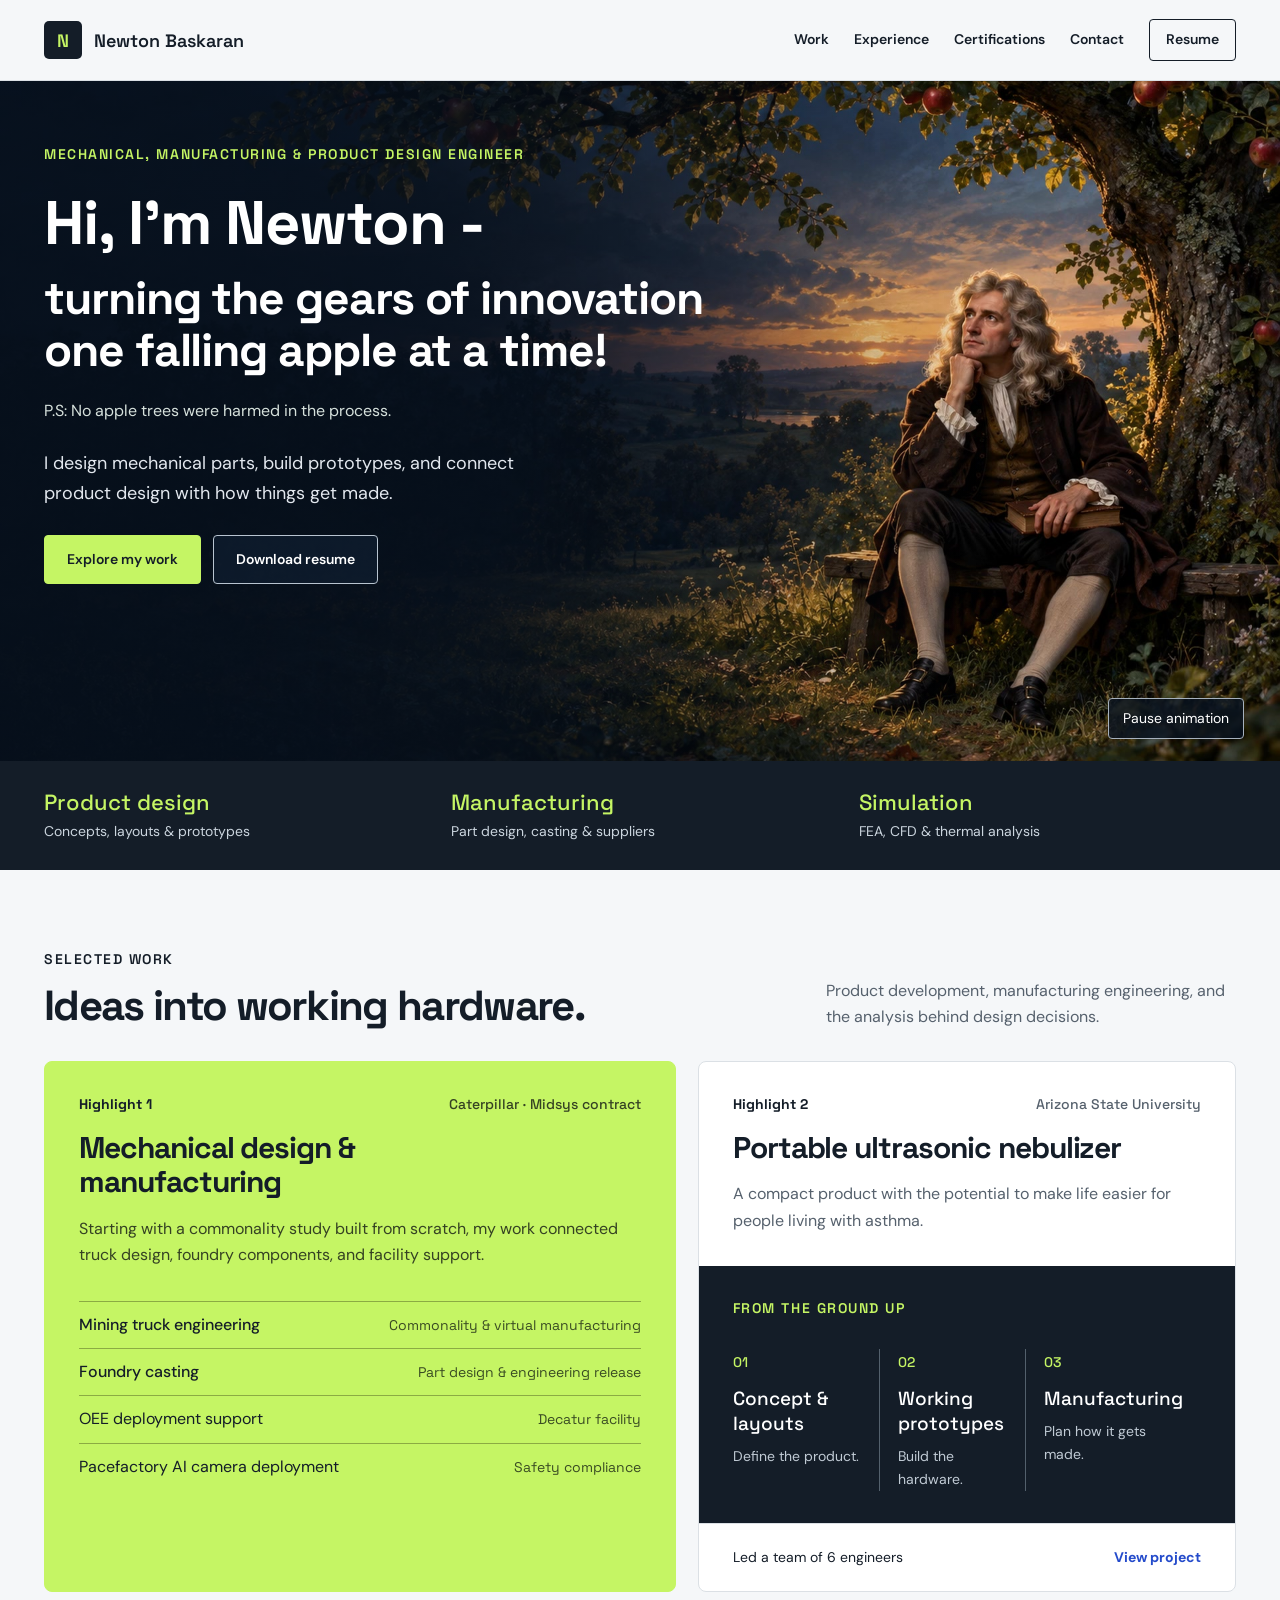
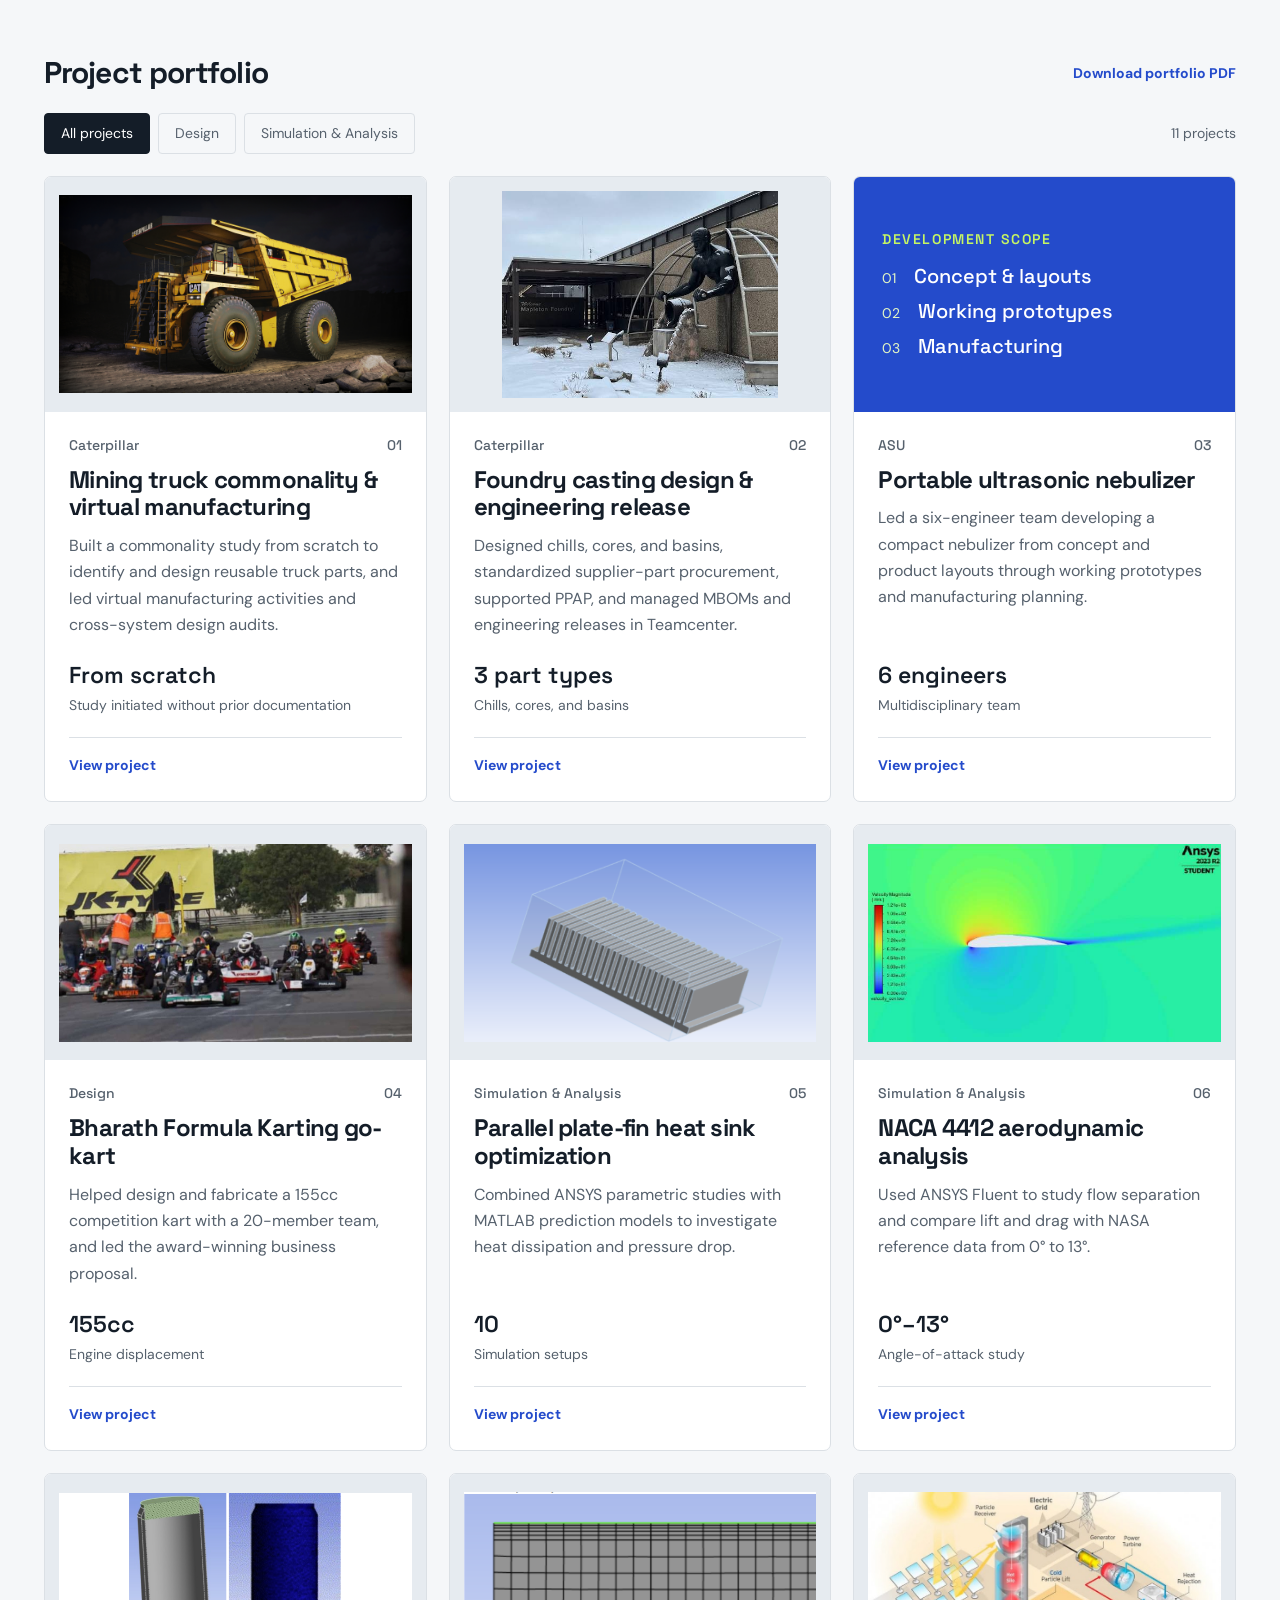
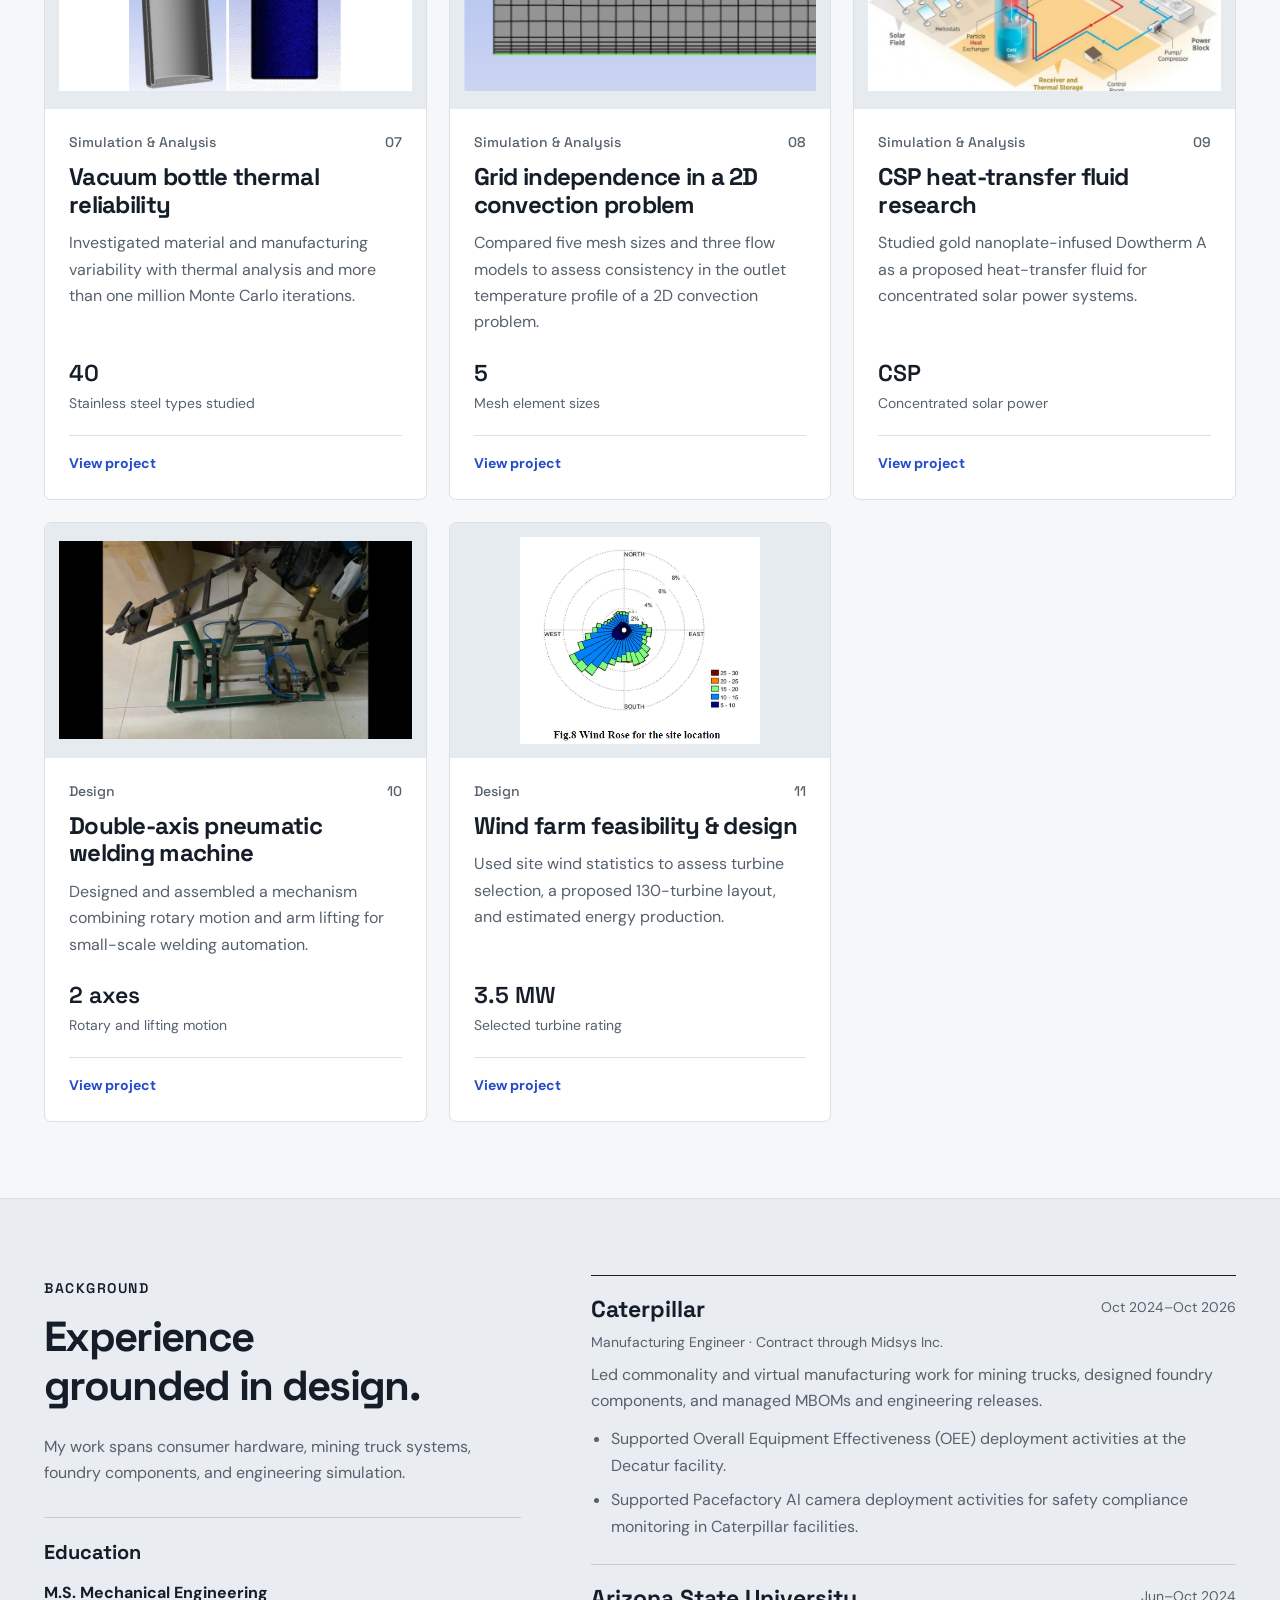
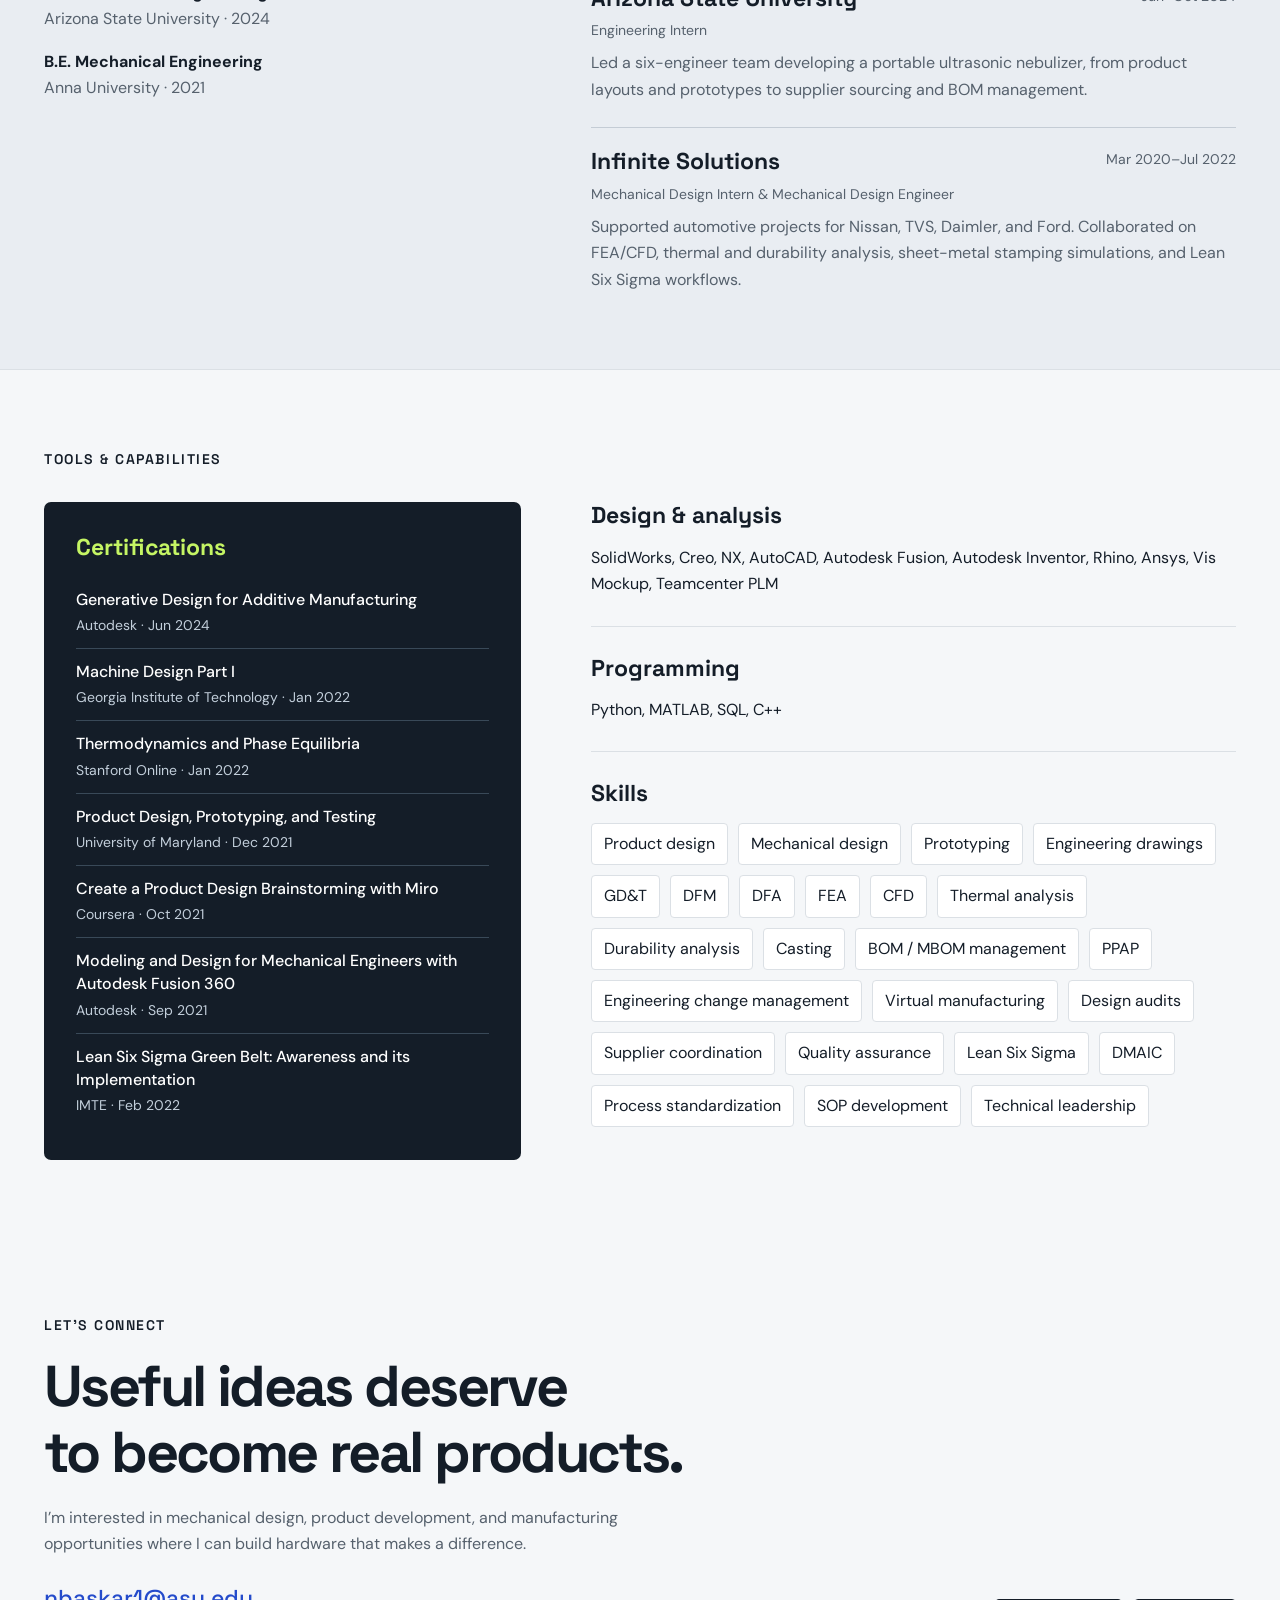
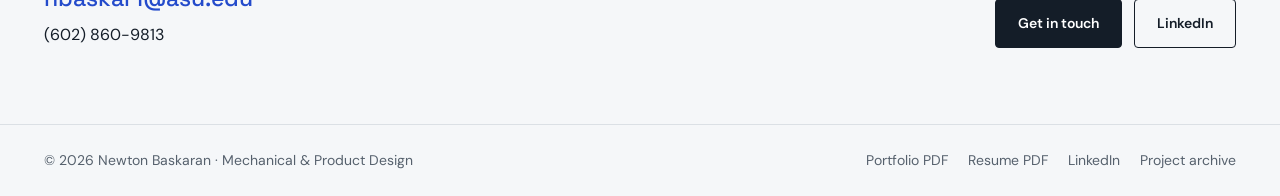
==== index.html @ ed32354d "Show Caterpillar first and nebulizer second in portfolio highlights" ====
<!doctype html>
<html lang="en"><head><meta charset="utf-8"><meta name="viewport" content="width=device-width, initial-scale=1">
<title>Newton Baskaran | Mechanical &amp; Product Design</title><meta name="description" content="Newton Baskaran’s portfolio: product design, Caterpillar engineering, manufacturing, and simulation. Explore individual engineering case studies.">
<link rel="icon" type="image/svg+xml" href="data:image/svg+xml,%3Csvg xmlns='http://www.w3.org/2000/svg' viewBox='0 0 40 40'%3E%3Crect width='40' height='40' rx='8' fill='%23141d28'/%3E%3Cpath d='M11 29V11l18 18V11' fill='none' stroke='%23c5f564' stroke-width='4'/%3E%3C/svg%3E">
<link rel="stylesheet" href="assets/portfolio.css"><script src="assets/portfolio.js" defer></script></head><body>
<a class="skip" href="#main">Skip to content</a><header class="nav"><div class="wrap nav-inner">
<a class="brand" href="./"><span class="mark" aria-hidden="true">N</span><span>Newton<span class="surname"> Baskaran</span></span></a>
<nav class="nav-links" aria-label="Main navigation">
<a href="#work">Work</a><a class="nav-about" href="#experience">Experience</a>
<a class="nav-certs" href="#certifications">Certifications</a><a href="#contact">Contact</a>
<a class="nav-resume" href="assets/Newton-Baskaran-Resume.pdf" target="_blank" rel="noopener">Resume</a>
</nav></div></header>
<main id="main">
<section class="hero" aria-labelledby="hero-title">
<video id="hero-video" class="hero-video" muted loop playsinline preload="metadata" poster="assets/newton-hero.jpg" aria-hidden="true" tabindex="-1"><source src="assets/newton-hero.mp4" type="video/mp4"></video>
<div class="hero-shade"></div><div class="wrap hero-inner">
<span class="eyebrow">Mechanical, Manufacturing & Product Design Engineer</span>
<h1 id="hero-title"><span class="hero-greeting">Hi, I'm Newton - </span><span class="hero-message">turning the gears of innovation one falling apple at a time!</span></h1>
<p class="hero-ps">P.S: No apple trees were harmed in the process.</p>
<p class="hero-intro">I design mechanical parts, build prototypes, and connect product design with how things get made.</p>
<div class="buttons"><a class="btn" href="#work">Explore my work</a><a class="btn secondary" href="assets/Newton-Baskaran-Resume.pdf" download>Download resume</a></div>
</div><button class="motion-control" id="motion-control" type="button" aria-controls="hero-video" hidden>Pause animation</button></section>
<div class="band"><div class="wrap band-inner"><div><strong>Product design</strong><span>Concepts, layouts & prototypes</span></div><div><strong>Manufacturing</strong><span>Part design, casting & suppliers</span></div><div><strong>Simulation</strong><span>FEA, CFD & thermal analysis</span></div></div></div>
<section id="work" class="section wrap"><div class="section-top"><div><span class="eyebrow">Selected work</span><h2>Ideas into working hardware.</h2></div><p>Product development, manufacturing engineering, and the analysis behind design decisions.</p></div>
<div class="featured"><article class="feature accent"><div class="feature-head"><div class="feature-meta"><span>Highlight 1</span><span>Caterpillar · Midsys contract</span></div><h3>Mechanical design & manufacturing</h3><p>Starting with a commonality study built from scratch, my work connected truck design, foundry components, and facility support.</p></div><div class="module-list"><a class="module" href="projects/commonality/"><strong>Mining truck engineering</strong><span>Commonality &amp; virtual manufacturing</span></a><a class="module" href="projects/foundry/"><strong>Foundry casting</strong><span>Part design &amp; engineering release</span></a><div class="module support-module"><strong>OEE deployment support</strong><span>Decatur facility</span></div><div class="module support-module"><strong>Pacefactory AI camera deployment</strong><span>Safety compliance</span></div></div></article>
<article class="feature"><div class="feature-head"><div class="feature-meta"><span>Highlight 2</span><span>Arizona State University</span></div><h3>Portable ultrasonic nebulizer</h3><p>A compact product with the potential to make life easier for people living with asthma.</p></div>
<div class="product-map"><span class="eyebrow">From the ground up</span><div class="process"><div><span>01</span><strong>Concept & layouts</strong><p>Define the product.</p></div><div><span>02</span><strong>Working prototypes</strong><p>Build the hardware.</p></div><div><span>03</span><strong>Manufacturing</strong><p>Plan how it gets made.</p></div></div></div>
<div class="feature-foot"><span>Led a team of 6 engineers</span><a class="text-link" href="projects/nebulizer/">View project</a></div></article></div>
<div class="projects-heading"><h2>Project portfolio</h2><a class="text-link" href="assets/Newton-Baskaran-Design-Portfolio.pdf" download>Download portfolio PDF</a></div>
<div class="filter-bar" role="group" aria-label="Filter projects"><button class="filter" type="button" data-filter="all" aria-pressed="true">All projects</button><button class="filter" type="button" data-filter="design" aria-pressed="false">Design</button><button class="filter" type="button" data-filter="simulation" aria-pressed="false">Simulation & Analysis</button><span id="project-count" class="project-count" role="status" aria-live="polite">11 projects</span></div>
<div class="cards"><article class="card" data-category="design">
<a class="card-link" href="projects/commonality/" aria-labelledby="title-commonality">
<div class="card-visual"><img src="assets/mining-truck.png" alt="One of the mining trucks I worked on." loading="lazy" decoding="async"></div>
<div class="card-body"><div class="card-meta"><span>Caterpillar</span><span>01</span></div>
<h3 id="title-commonality">Mining truck commonality &amp; virtual manufacturing</h3><p>Built a commonality study from scratch to identify and design reusable truck parts, and led virtual manufacturing activities and cross-system design audits.</p>
<div class="card-stat"><strong>From scratch</strong><span>Study initiated without prior documentation</span></div>
<span class="text-link">View project</span></div></a></article><article class="card" data-category="design">
<a class="card-link" href="projects/foundry/" aria-labelledby="title-foundry">
<div class="card-visual"><img src="assets/mapleton-foundry.png" alt="Mapleton Foundry" loading="lazy" decoding="async"></div>
<div class="card-body"><div class="card-meta"><span>Caterpillar</span><span>02</span></div>
<h3 id="title-foundry">Foundry casting design &amp; engineering release</h3><p>Designed chills, cores, and basins, standardized supplier-part procurement, supported PPAP, and managed MBOMs and engineering releases in Teamcenter.</p>
<div class="card-stat"><strong>3 part types</strong><span>Chills, cores, and basins</span></div>
<span class="text-link">View project</span></div></a></article><article class="card" data-category="design">
<a class="card-link" href="projects/nebulizer/" aria-labelledby="title-nebulizer">
<div class="card-visual typographic"><div class="workflow"><span class="eyebrow">Development scope</span><ol><li><span>01</span><strong>Concept &amp; layouts</strong></li><li><span>02</span><strong>Working prototypes</strong></li><li><span>03</span><strong>Manufacturing</strong></li></ol></div></div>
<div class="card-body"><div class="card-meta"><span>ASU</span><span>03</span></div>
<h3 id="title-nebulizer">Portable ultrasonic nebulizer</h3><p>Led a six-engineer team developing a compact nebulizer from concept and product layouts through working prototypes and manufacturing planning.</p>
<div class="card-stat"><strong>6 engineers</strong><span>Multidisciplinary team</span></div>
<span class="text-link">View project</span></div></a></article><article class="card" data-category="design">
<a class="card-link" href="projects/kart/" aria-labelledby="title-kart">
<div class="card-visual"><img src="assets/project-4.jpg" alt="Competition photograph." loading="lazy" decoding="async"></div>
<div class="card-body"><div class="card-meta"><span>Design</span><span>04</span></div>
<h3 id="title-kart">Bharath Formula Karting go-kart</h3><p>Helped design and fabricate a 155cc competition kart with a 20-member team, and led the award-winning business proposal.</p>
<div class="card-stat"><strong>155cc</strong><span>Engine displacement</span></div>
<span class="text-link">View project</span></div></a></article><article class="card" data-category="simulation">
<a class="card-link" href="projects/heatsink/" aria-labelledby="title-heatsink">
<div class="card-visual"><img src="assets/project-1.jpg" alt="Heat sink simulation geometry." loading="lazy" decoding="async"></div>
<div class="card-body"><div class="card-meta"><span>Simulation &amp; Analysis</span><span>05</span></div>
<h3 id="title-heatsink">Parallel plate-fin heat sink optimization</h3><p>Combined ANSYS parametric studies with MATLAB prediction models to investigate heat dissipation and pressure drop.</p>
<div class="card-stat"><strong>10</strong><span>Simulation setups</span></div>
<span class="text-link">View project</span></div></a></article><article class="card" data-category="simulation">
<a class="card-link" href="projects/airfoil/" aria-labelledby="title-airfoil">
<div class="card-visual"><img src="assets/project-0.jpg" alt="Velocity contour from the airfoil simulation." loading="lazy" decoding="async"></div>
<div class="card-body"><div class="card-meta"><span>Simulation &amp; Analysis</span><span>06</span></div>
<h3 id="title-airfoil">NACA 4412 aerodynamic analysis</h3><p>Used ANSYS Fluent to study flow separation and compare lift and drag with NASA reference data from 0° to 13°.</p>
<div class="card-stat"><strong>0°–13°</strong><span>Angle-of-attack study</span></div>
<span class="text-link">View project</span></div></a></article><article class="card" data-category="simulation">
<a class="card-link" href="projects/bottle/" aria-labelledby="title-bottle">
<div class="card-visual"><img src="assets/project-5.jpg" alt="Bottle geometry and analysis image." loading="lazy" decoding="async"></div>
<div class="card-body"><div class="card-meta"><span>Simulation &amp; Analysis</span><span>07</span></div>
<h3 id="title-bottle">Vacuum bottle thermal reliability</h3><p>Investigated material and manufacturing variability with thermal analysis and more than one million Monte Carlo iterations.</p>
<div class="card-stat"><strong>40</strong><span>Stainless steel types studied</span></div>
<span class="text-link">View project</span></div></a></article><article class="card" data-category="simulation">
<a class="card-link" href="projects/mesh/" aria-labelledby="title-mesh">
<div class="card-visual"><img src="assets/project-6.jpg" alt="Computational mesh for the convection study." loading="lazy" decoding="async"></div>
<div class="card-body"><div class="card-meta"><span>Simulation &amp; Analysis</span><span>08</span></div>
<h3 id="title-mesh">Grid independence in a 2D convection problem</h3><p>Compared five mesh sizes and three flow models to assess consistency in the outlet temperature profile of a 2D convection problem.</p>
<div class="card-stat"><strong>5</strong><span>Mesh element sizes</span></div>
<span class="text-link">View project</span></div></a></article><article class="card" data-category="simulation">
<a class="card-link" href="projects/solar/" aria-labelledby="title-solar">
<div class="card-visual"><img src="assets/project-3.jpg" alt="CSP system reference." loading="lazy" decoding="async"></div>
<div class="card-body"><div class="card-meta"><span>Simulation &amp; Analysis</span><span>09</span></div>
<h3 id="title-solar">CSP heat-transfer fluid research</h3><p>Studied gold nanoplate-infused Dowtherm A as a proposed heat-transfer fluid for concentrated solar power systems.</p>
<div class="card-stat"><strong>CSP</strong><span>Concentrated solar power</span></div>
<span class="text-link">View project</span></div></a></article><article class="card" data-category="design">
<a class="card-link" href="projects/welding/" aria-labelledby="title-welding">
<div class="card-visual"><img src="assets/project-7.jpg" alt="Assembled prototype" loading="lazy" decoding="async"></div>
<div class="card-body"><div class="card-meta"><span>Design</span><span>10</span></div>
<h3 id="title-welding">Double-axis pneumatic welding machine</h3><p>Designed and assembled a mechanism combining rotary motion and arm lifting for small-scale welding automation.</p>
<div class="card-stat"><strong>2 axes</strong><span>Rotary and lifting motion</span></div>
<span class="text-link">View project</span></div></a></article><article class="card" data-category="design">
<a class="card-link" href="projects/wind/" aria-labelledby="title-wind">
<div class="card-visual"><img src="assets/project-2.jpg" alt="Wind rose used to assess the site’s wind resource." loading="lazy" decoding="async"></div>
<div class="card-body"><div class="card-meta"><span>Design</span><span>11</span></div>
<h3 id="title-wind">Wind farm feasibility &amp; design</h3><p>Used site wind statistics to assess turbine selection, a proposed 130-turbine layout, and estimated energy production.</p>
<div class="card-stat"><strong>3.5 MW</strong><span>Selected turbine rating</span></div>
<span class="text-link">View project</span></div></a></article></div></section>
<section id="experience" class="section context-section"><div class="wrap context-grid"><div><span class="eyebrow">Background</span><h2>Experience grounded in design.</h2><p>My work spans consumer hardware, mining truck systems, foundry components, and engineering simulation.</p>
<div class="education"><h3>Education</h3><p><strong>M.S. Mechanical Engineering</strong>Arizona State University · 2024</p><p><strong>B.E. Mechanical Engineering</strong>Anna University · 2021</p></div></div>
<div class="timeline"><article class="position"><div class="position-top"><h3>Caterpillar</h3><span>Oct 2024–Oct 2026</span></div><small>Manufacturing Engineer · Contract through Midsys Inc.</small><p>Led commonality and virtual manufacturing work for mining trucks, designed foundry components, and managed MBOMs and engineering releases.</p><ul class="experience-support"><li>Supported Overall Equipment Effectiveness (OEE) deployment activities at the Decatur facility.</li><li>Supported Pacefactory AI camera deployment activities for safety compliance monitoring in Caterpillar facilities.</li></ul></article>
<article class="position"><div class="position-top"><h3>Arizona State University</h3><span>Jun–Oct 2024</span></div><small>Engineering Intern</small><p>Led a six-engineer team developing a portable ultrasonic nebulizer, from product layouts and prototypes to supplier sourcing and BOM management.</p></article>
<article class="position"><div class="position-top"><h3>Infinite Solutions</h3><span>Mar 2020–Jul 2022</span></div><small>Mechanical Design Intern & Mechanical Design Engineer</small><p>Supported automotive projects for Nissan, TVS, Daimler, and Ford. Collaborated on FEA/CFD, thermal and durability analysis, sheet-metal stamping simulations, and Lean Six Sigma workflows.</p></article></div></div></section>
<section id="skills" class="section wrap"><div class="section-top"><div><span class="eyebrow">Tools & capabilities</span></div></div><div class="skills-layout">
<div class="tools-panel" id="certifications"><h3>Certifications</h3><ul class="certification-list"><li class="certification" data-issued="Jun 2024" data-credential="AVWC5AKDU9XT"><strong>Generative Design for Additive Manufacturing</strong><span>Autodesk · Jun 2024</span></li><li class="certification" data-issued="Jan 2022" data-credential="LZ29VY8YRUFL"><strong>Machine Design Part I</strong><span>Georgia Institute of Technology · Jan 2022</span></li><li class="certification" data-issued="Jan 2022" data-credential="fd5c914e22bb40179d38e74456b242ef"><strong>Thermodynamics and Phase Equilibria</strong><span>Stanford Online · Jan 2022</span></li><li class="certification" data-issued="Dec 2021" data-credential=""><strong>Product Design, Prototyping, and Testing</strong><span>University of Maryland · Dec 2021</span></li><li class="certification" data-issued="Oct 2021" data-credential="TV62TPE23YXJ"><strong>Create a Product Design Brainstorming with Miro</strong><span>Coursera · Oct 2021</span></li><li class="certification" data-issued="Sep 2021" data-credential="KTS9W9WGMQ3Q"><strong>Modeling and Design for Mechanical Engineers with Autodesk Fusion 360</strong><span>Autodesk · Sep 2021</span></li><li class="certification" data-issued="Feb 2022" data-credential=""><strong>Lean Six Sigma Green Belt: Awareness and its Implementation</strong><span>IMTE · Feb 2022</span></li></ul></div>
<div class="capabilities-panel"><div class="capability-group"><h3>Design & analysis</h3><p>SolidWorks, Creo, NX, AutoCAD, Autodesk Fusion, Autodesk Inventor, Rhino, Ansys, Vis Mockup, Teamcenter PLM</p></div><div class="capability-group"><h3>Programming</h3><p>Python, MATLAB, SQL, C++</p></div><div class="capability-group"><h3>Skills</h3><ul class="skill-chips" aria-label="Engineering skills"><li>Product design</li><li>Mechanical design</li><li>Prototyping</li><li>Engineering drawings</li><li>GD&amp;T</li><li>DFM</li><li>DFA</li><li>FEA</li><li>CFD</li><li>Thermal analysis</li><li>Durability analysis</li><li>Casting</li><li>BOM / MBOM management</li><li>PPAP</li><li>Engineering change management</li><li>Virtual manufacturing</li><li>Design audits</li><li>Supplier coordination</li><li>Quality assurance</li><li>Lean Six Sigma</li><li>DMAIC</li><li>Process standardization</li><li>SOP development</li><li>Technical leadership</li></ul></div></div>
</div></section>
<section id="contact" class="contact wrap"><div class="contact-grid"><div><span class="eyebrow">Let’s connect</span><h2>Useful ideas deserve<br>to become real products.</h2><p>I’m interested in mechanical design, product development, and manufacturing opportunities where I can build hardware that makes a difference.</p><div class="contact-details"><a class="email" href="mailto:nbaskar1@asu.edu">nbaskar1@asu.edu</a><a href="tel:+16028609813">(602) 860-9813</a></div></div><div class="buttons"><a class="btn" href="mailto:nbaskar1@asu.edu">Get in touch</a><a class="btn secondary" href="https://www.linkedin.com/in/NewtonBaskaran" target="_blank" rel="noopener">LinkedIn</a></div></div></section></main><footer class="footer"><div class="wrap footer-inner"><span>© 2026 Newton Baskaran · Mechanical & Product Design</span>
<div class="footer-links"><a href="assets/Newton-Baskaran-Design-Portfolio.pdf" download>Portfolio PDF</a>
<a href="assets/Newton-Baskaran-Resume.pdf" download>Resume PDF</a><a href="https://www.linkedin.com/in/NewtonBaskaran" target="_blank" rel="noopener">LinkedIn</a><a href="https://sites.google.com/view/torque-about-newton" target="_blank" rel="noopener">Project archive</a></div></div></footer></body></html>
---- assets/portfolio.css ----
@import url('https://fonts.googleapis.com/css2?family=DM+Sans:wght@400;500;600;700&family=Space+Grotesk:wght@400;500;600;700&display=swap');

:root {
  --ink: #141d28;
  --muted: #56616d;
  --paper: #f5f7f9;
  --line: #dbe0e5;
  --acid: #c5f564;
  --blue: #244bcb;
  --display: 'Space Grotesk', Arial, sans-serif;
  --body: 'DM Sans', Arial, sans-serif;
}
* { box-sizing: border-box; }
html { scroll-behavior: smooth; scroll-padding-top: 100px; }
body { margin: 0; background: var(--paper); color: var(--ink); font: 16px/1.65 var(--body); }
a { color: inherit; text-decoration: none; }
button { font: inherit; cursor: pointer; }
a, button { -webkit-tap-highlight-color: transparent; touch-action: manipulation; }
a:focus-visible, button:focus-visible { outline: 3px solid var(--blue); outline-offset: 5px; }
h1, h2, h3, h4, p, figure { margin: 0; }
h1, h2, h3, h4 { font-family: var(--display); line-height: 1.15; }
img, video { max-width: 100%; }
[hidden] { display: none !important; }
.wrap { width: 100%; max-width: 1408px; margin: auto; padding-inline: 44px; }
.skip { position: fixed; top: -100px; left: 10px; background: white; z-index: 30; padding: 8px 16px; }
.skip:focus { top: 8px; }
.nav { position: sticky; top: 0; background: rgba(245,247,249,.96); border-bottom: 1px solid var(--line); z-index: 10; backdrop-filter: blur(15px); }
.nav-inner { min-height: 80px; display: flex; align-items: center; justify-content: space-between; gap: 22px; }
.brand { display: flex; align-items: center; gap: 12px; font: 600 18px var(--display); flex-shrink: 0; }
.mark { background: var(--ink); color: var(--acid); width: 38px; height: 38px; display: grid; place-items: center; border-radius: 5px; }
.nav-links { display: flex; align-items: center; gap: 25px; font-size: 14px; font-weight: 600; }
.nav-links a:hover { color: var(--blue); }
.nav-resume { border: 1px solid var(--ink); padding: 8px 16px; border-radius: 4px; }
.eyebrow { font: 600 14px/1.5 var(--display); letter-spacing: .11em; text-transform: uppercase; }
.hero { position: relative; isolation: isolate; background: #081321; color: white; overflow: hidden; }
.hero-video { position: absolute; z-index: -2; top: 0; left: 0; width: 100%; height: 100%; max-width: none; object-fit: cover; object-position: 50% 42%; }
.hero-shade { position: absolute; inset: 0; z-index: -1; background: linear-gradient(90deg, rgba(7,16,28,.83) 0%, rgba(7,16,28,.76) 36%, rgba(7,16,28,.24) 62%, rgba(7,16,28,0) 78%); }
.hero-inner { padding-block: 60px 68px; min-height: 680px; }
.hero .eyebrow { color: var(--acid); }
.hero h1 { max-width: 705px; margin-top: 22px; letter-spacing: -.045em; }
.hero-greeting { display: block; font-size: clamp(42px,4.8vw,68px); line-height: 1.13; }
.hero-message { display: block; font-size: clamp(34px,3.6vw,50px); line-height: 1.13; margin-top: 13px; max-width: 660px; }
.hero-ps { font-size: 16px; color: #d6e1dc; margin-top: 22px; }
.hero-intro { font-size: 18px; line-height: 1.65; max-width: 530px; margin-top: 25px; color: #e2e7ee; }
.buttons { display: flex; gap: 12px; flex-wrap: wrap; margin-top: 26px; }
.btn { display: inline-flex; align-items: center; justify-content: center; padding: 12px 22px; border-radius: 4px; background: var(--ink); color: white; font-weight: 600; font-size: 14px; border: 1px solid var(--ink); text-align: center; }
.btn:hover { background: var(--blue); border-color: var(--blue); }
.btn.secondary { background: transparent; color: var(--ink); }
.btn.secondary:hover { background: #e9edf2; }
.hero .btn { background: var(--acid); color: var(--ink); border-color: var(--acid); }
.hero .btn:hover { background: #d4ff85; }
.hero .btn.secondary { background: #102033a3; color: white; border-color: #b8c4d0; }
.hero .btn.secondary:hover { background: #243746; }
.hero a:focus-visible, .motion-control:focus-visible { outline-color: var(--acid); }
.motion-control { position: absolute; bottom: 22px; right: 36px; padding: 8px 14px; border: 1px solid #a6b1bd; border-radius: 4px; background: #081321c7; color: white; font-size: 14px; }
.motion-control:hover { background: #233342; }
.band { background: var(--ink); color: white; }
.band-inner { display: grid; grid-template-columns: repeat(3,1fr); gap: 30px; padding-block: 27px; }
.band-inner > div { display: flex; flex-direction: column; gap: 4px; }
.band strong { font: 500 22px var(--display); color: var(--acid); }
.band span { font-size: 14px; color: #cbd5de; }
.section { padding-block: 76px; }
.section-top { display: flex; justify-content: space-between; align-items: end; gap: 24px; margin-bottom: 30px; }
.section-top h2 { font-size: 42px; letter-spacing: -.04em; margin-top: 10px; }
.section-top > p { max-width: 410px; color: var(--muted); font-size: 16px; }
.featured { display: grid; grid-template-columns: 1.08fr .92fr; gap: 22px; }
.feature { border: 1px solid var(--line); border-radius: 8px; overflow: hidden; background: white; display: flex; flex-direction: column; }
.feature-head { padding: 32px 34px; }
.feature h3 { font-size: 30px; letter-spacing: -.035em; max-width: 390px; margin: 16px 0; }
.feature p { color: var(--muted); }
.feature-meta { display: flex; justify-content: space-between; gap: 12px; font: 500 14px/1.5 var(--display); color: var(--muted); }
.feature-meta > span:first-child { font-weight: 700; color: var(--ink); }
.product-map { background: var(--ink); color: white; padding: 32px 34px; flex: 1; display: flex; flex-direction: column; justify-content: center; }
.product-map .eyebrow { color: var(--acid); }
.process { display: grid; grid-template-columns: repeat(3,1fr); gap: 0; margin-top: 30px; }
.process > div { border-left: 1px solid #53606c; padding-inline: 18px; }
.process > div:first-child { padding-left: 0; border: 0; }
.process span { font: 500 14px var(--display); color: var(--acid); }
.process strong { display: block; font: 500 19px/1.3 var(--display); margin-top: 12px; }
.process p { font-size: 14px; color: #c1cbd5; margin-top: 8px; }
.feature-foot { padding: 22px 34px; border-top: 1px solid var(--line); display: flex; align-items: center; justify-content: space-between; gap: 14px; font-size: 14px; }
.text-link { color: var(--blue); font-weight: 700; font-size: 14px; text-decoration-thickness: 1px; text-underline-offset: 4px; }
.text-link:hover { text-decoration: underline; }
.feature.accent { background: var(--acid); border-color: var(--acid); }
.feature.accent .feature-meta, .feature.accent p { color: #354223; }
.module-list { padding: 0 34px 30px; display: grid; gap: 0; }
.module { display: flex; align-items: baseline; justify-content: space-between; gap: 20px; border-top: 1px solid #8bab43; padding-block: 10px; font-size: 16px; }
.module span { font: 14px/1.4 var(--display); color: #3a4c23; text-align: right; }
.module strong { font-weight: 500; }
a.module:hover strong { text-decoration: underline; text-underline-offset: 4px; }
.module:focus-visible { outline-offset: 2px; }
.support-module strong { font-weight: 400; }
.projects-heading { display: flex; align-items: center; justify-content: space-between; gap: 24px; margin-top: 64px; }
.projects-heading h2 { font-size: 30px; letter-spacing: -.03em; }
.filter-bar { display: flex; align-items: center; gap: 8px; flex-wrap: wrap; margin: 22px 0; }
.filter { background: none; border: 1px solid var(--line); padding: 8px 16px; font-size: 14px; border-radius: 4px; color: var(--muted); }
.filter:hover { border-color: var(--ink); color: var(--ink); }
.filter[aria-pressed=true] { background: var(--ink); color: white; border-color: var(--ink); }
.project-count { margin-left: auto; color: var(--muted); font-size: 14px; padding-left: 10px; }
.cards { display: grid; grid-template-columns: repeat(3,minmax(0,1fr)); gap: 22px; }
.card { background: white; border: 1px solid var(--line); border-radius: 7px; min-width: 0; }
.card-link { display: flex; flex-direction: column; height: 100%; border-radius: 7px; }
.card-link:hover { box-shadow: 0 8px 25px #141d2810; }
.card-visual { height: 235px; background: #e6ebf0; overflow: hidden; position: relative; border-radius: 6px 6px 0 0; }
.card-visual img { width: 100%; height: 100%; object-fit: contain; padding: 14px; transition: transform .3s; }
.card-link:hover .card-visual img { transform: scale(1.04); }
.card-body { padding: 24px; flex: 1; display: flex; flex-direction: column; }
.card-meta { display: flex; justify-content: space-between; gap: 10px; font: 500 14px var(--display); color: var(--muted); }
.card h3 { font-size: 24px; letter-spacing: -.03em; margin: 12px 0; }
.card p { font-size: 16px; color: var(--muted); }
.card-stat { margin-top: auto; padding-top: 23px; display: flex; flex-direction: column; gap: 4px; }
.card-stat strong { font: 600 23px/1.25 var(--display); }
.card-stat span { font-size: 14px; color: var(--muted); }
.card .text-link { display: block; border-top: 1px solid var(--line); padding-top: 16px; margin-top: 20px; }
.card-link:hover .text-link { text-decoration: underline; }
.typographic, .no-photo { background: var(--blue); color: white; }
.type-visual { padding: 28px; height: 100%; display: flex; flex-direction: column; justify-content: center; }
.type-visual strong { font: 500 clamp(30px,2.8vw,42px)/1.1 var(--display); max-width: 350px; letter-spacing: -.04em; }
.type-visual span { font-size: 14px; margin-top: 16px; color: #edf2ff; }
.workflow { padding: 25px 28px; height: 100%; display: flex; flex-direction: column; justify-content: center; }
.workflow .eyebrow { color: var(--acid); }
.workflow ol { padding: 0; margin: 14px 0 0; list-style: none; display: grid; gap: 9px; }
.workflow li { display: flex; align-items: baseline; gap: 18px; }
.workflow li span { color: #e3f6c5; font-size: 14px; }
.workflow li strong { font: 500 20px/1.25 var(--display); }
.context-section { background: #e9edf2; border-block: 1px solid var(--line); }
.context-grid { display: grid; grid-template-columns: .85fr 1.15fr; gap: 70px; }
.context-grid h2 { font-size: 42px; letter-spacing: -.04em; margin: 12px 0 24px; max-width: 390px; }
.context-grid p { color: var(--muted); }
.timeline { display: grid; gap: 24px; }
.position { border-top: 1px solid #c4ccd5; padding-top: 20px; }
.position:first-child { border-color: var(--ink); }
.position-top { display: flex; justify-content: space-between; gap: 20px; margin-bottom: 8px; }
.position h3 { font-size: 23px; }
.position span { font-size: 14px; color: var(--muted); white-space: nowrap; }
.position small { display: block; font-size: 14px; color: var(--muted); margin-bottom: 8px; }
.experience-support { margin: 12px 0 0; padding-left: 20px; color: var(--muted); }
.experience-support li + li { margin-top: 8px; }
.education { margin-top: 30px; border-top: 1px solid #c4ccd5; padding-top: 23px; }
.education h3 { font-size: 20px; margin-bottom: 16px; }
.education p { font-size: 16px; margin-bottom: 16px; }
.education strong { display: block; color: var(--ink); }
.skills-layout { display: grid; grid-template-columns: .85fr 1.15fr; gap: 70px; align-items: start; }
.tools-panel { background: var(--ink); color: white; padding: 32px; border-radius: 7px; }
.tools-panel h3 { font-size: 23px; margin-bottom: 16px; color: var(--acid); }
.tools-panel h3:not(:first-child) { margin-top: 28px; border-top: 1px solid #4f5e6d; padding-top: 23px; }
.tools-panel p { color: #e0e7ee; }
.tools-panel#certifications { scroll-margin-top: 105px; }
.capabilities-panel { display: grid; gap: 28px; }
.capability-group h3 { font-size: 23px; margin-bottom: 16px; }
.capability-group + .capability-group { border-top: 1px solid var(--line); padding-top: 28px; }
.tools-panel .certification-list { list-style: none; padding: 0; margin: 0; }
.certification { padding-block: 11px; }
.certification + .certification { border-top: 1px solid #394958; }
.certification strong { display: block; color: white; font: 500 16px/1.45 var(--body); }
.certification span { display: block; color: #c3cfdb; font-size: 14px; margin-top: 3px; }
.skill-chips, .case-tags { display: flex; align-content: start; gap: 10px; flex-wrap: wrap; padding: 0; margin: 0; list-style: none; }
.skill-chips li { font-size: 16px; padding: 7px 12px; background: white; border: 1px solid var(--line); border-radius: 4px; }
.certifications { background: #e9edf2; border-block: 1px solid var(--line); }
.cert-grid { display: grid; grid-template-columns: repeat(2,minmax(0,1fr)); gap: 18px; }
.cert { min-width: 0; background: white; padding: 26px 28px; border: 1px solid #cfd7e0; border-radius: 6px; }
.cert-meta { display: flex; justify-content: space-between; gap: 14px; font-size: 14px; color: var(--muted); }
.cert-meta time { white-space: nowrap; }
.cert h3 { margin-top: 14px; font-size: 23px; letter-spacing: -.025em; }
.credential { font-size: 13px; color: var(--muted); margin-top: 16px; }
.credential span { display: block; overflow-wrap: anywhere; font-family: var(--display); color: var(--ink); margin-top: 2px; }
.contact { padding-block: 76px; }
.contact-grid { display: flex; align-items: end; justify-content: space-between; gap: 35px; }
.contact h2 { font-size: clamp(34px,4.5vw,62px); letter-spacing: -.045em; max-width: 700px; margin: 14px 0 20px; }
.contact p { max-width: 650px; color: var(--muted); }
.contact-details { display: flex; flex-direction: column; align-items: start; gap: 8px; margin-top: 24px; }
.email { color: var(--blue); font: 500 23px/1.4 var(--display); overflow-wrap: anywhere; }
.contact-details a:hover { text-decoration: underline; text-underline-offset: 4px; }
.footer { border-top: 1px solid var(--line); padding-block: 24px; font-size: 14px; color: var(--muted); }
.footer-inner { display: flex; justify-content: space-between; gap: 25px; }
.footer-links { display: flex; gap: 20px; flex-wrap: wrap; }
.footer a:hover { text-decoration: underline; }

/* Individual project pages share the PDF portfolio's image / narrative split. */
.case-main { padding-block: 30px 64px; }
.back-link { display: inline-block; padding: 8px 0; font-size: 14px; color: var(--blue); font-weight: 600; text-decoration: underline; text-underline-offset: 4px; }
.case-heading { padding-block: 30px 38px; border-bottom: 1px solid var(--line); }
.case-heading .eyebrow { color: var(--blue); }
.case-heading h1 { font-size: clamp(34px,4.4vw,60px); letter-spacing: -.04em; max-width: 1000px; margin-top: 15px; }
.case-sub { font-size: 16px; color: var(--muted); margin-top: 20px; }
.case-lead { font-size: 21px; line-height: 1.6; max-width: 925px; margin-top: 18px; }
.case-layout { display: grid; grid-template-columns: .95fr 1.05fr; gap: 64px; padding-block: 40px; }
.case-media, .case-narrative { min-width: 0; }
.case-figure { background: #e6ebf0; border: 1px solid var(--line); border-radius: 6px; overflow: hidden; }
.case-figure img { display: block; width: 100%; height: 340px; object-fit: contain; padding: 16px; }
.case-figure figcaption { padding: 12px 18px; background: white; font-size: 14px; color: var(--muted); border-top: 1px solid var(--line); }
.case-figure.no-photo { background: var(--ink); color: white; min-height: 320px; border-color: var(--ink); }
.case-figure .type-visual { min-height: 320px; padding: 36px; }
.case-figure .type-visual strong { font-size: clamp(36px,3.6vw,53px); color: var(--acid); }
.case-figure .workflow { padding: 36px; min-height: 320px; }
.case-figure .workflow ol { gap: 25px; margin-top: 28px; }
.case-figure .workflow li { gap: 24px; }
.case-figure .workflow li strong { font-size: 24px; }
.case-facts { display: grid; grid-template-columns: repeat(2,minmax(0,1fr)); gap: 14px; margin-top: 20px; }
.case-facts > div { padding: 19px 20px; background: white; border: 1px solid var(--line); border-radius: 5px; min-width: 0; }
.case-facts strong { font: 600 25px/1.2 var(--display); display: block; letter-spacing: -.03em; }
.case-facts span { display: block; font-size: 14px; color: var(--muted); margin-top: 8px; }
.case-section + .case-section { margin-top: 30px; }
.case-section h2 { font-size: 24px; margin-bottom: 14px; letter-spacing: -.03em; }
.case-section p, .case-section li { color: var(--muted); font-size: 17px; }
.case-section ul { padding-left: 20px; margin: 0; }
.case-section li { margin-bottom: 11px; padding-left: 3px; }
.table-wrap { overflow-x: auto; margin-top: 28px; }
table { width: 100%; border-collapse: collapse; font-size: 15px; }
caption { text-align: left; font: 500 18px/1.4 var(--display); margin-bottom: 14px; }
th, td { text-align: left; padding: 12px; border-bottom: 1px solid var(--line); }
thead th { background: #e9edf2; font-weight: 600; }
tbody th { font-weight: 500; }
.case-resources { border-block: 1px solid var(--line); padding-block: 30px; }
.case-resources h2 { font-size: 28px; margin-top: 8px; }
.resource-grid { display: grid; grid-template-columns: repeat(3,minmax(0,1fr)); gap: 16px; margin-top: 24px; }
.resource { display: flex; flex-direction: column; gap: 4px; padding: 19px 22px; background: white; border: 1px solid var(--line); border-radius: 5px; }
.resource strong { font-size: 16px; color: var(--blue); }
.resource span { font-size: 14px; color: var(--muted); }
.resource:hover { border-color: var(--blue); }
.resource:hover strong { text-decoration: underline; text-underline-offset: 4px; }
.case-tags { margin-top: 28px; }
.case-tags li { font-size: 14px; border: 1px solid var(--line); padding: 5px 11px; border-radius: 3px; }
.case-bottom { display: flex; align-items: center; justify-content: space-between; gap: 24px; margin-top: 38px; }
@media (max-width: 1100px) {
  .wrap { padding-inline: 28px; }
  .hero h1 { max-width: 600px; }
  .hero-message { max-width: 570px; }
  .hero-inner { min-height: 650px; }
  .feature-head, .product-map, .feature-foot, .module-list { padding-inline: 26px; }
  .process > div { padding-inline: 10px; }
  .process strong { font-size: 17px; }
  .context-grid, .skills-layout { gap: 38px; }
  .case-layout { gap: 38px; }
  .cards { grid-template-columns: repeat(2,minmax(0,1fr)); }
}
@media (max-width: 850px) {
  .nav-links { gap: 19px; }
  .nav-certs { display: none; }
  .featured { grid-template-columns: 1fr; }
  .process strong { font-size: 20px; }
  .process > div { padding-inline: 20px; }
  .product-map { min-height: 235px; }
  .hero-message { max-width: 485px; }
  .hero h1 { max-width: 515px; }
  .hero-shade { background: linear-gradient(90deg,rgba(7,16,28,.87),rgba(7,16,28,.7) 55%,rgba(7,16,28,.12)); }
  .context-grid, .skills-layout { grid-template-columns: 1fr; }
  .context-grid > div:first-child { max-width: 650px; }
  .education { display: grid; grid-template-columns: 1fr 1fr; gap: 14px 24px; }
  .education h3 { grid-column: 1/-1; margin-bottom: 0; }
  .skills-layout { gap: 28px; }
  .tools-panel { display: grid; grid-template-columns: 1fr; }
  .contact-grid { display: block; }
  .contact-grid .buttons { margin-top: 28px; }
  .case-layout { grid-template-columns: 1fr; gap: 34px; }
  .case-figure img { height: 380px; }
}
@media (max-width: 600px) {
  .wrap { padding-inline: 20px; }
  .nav-inner { min-height: 70px; gap: 12px; }
  .brand { font-size: 16px; gap: 8px; }
  .surname, .nav-about { display: none; }
  .mark { width: 30px; height: 30px; }
  .nav-links { gap: 14px; font-size: 14px; }
  .nav-resume { padding: 6px 8px; }
  .hero-inner { padding-block: 260px 42px; min-height: auto; }
  .hero-video { top: 0; height: 320px; object-position: 83% 42%; }
  .hero-shade { background: linear-gradient(0deg,#081321 0%,#081321 50%,rgba(8,19,33,.96) 62%,rgba(8,19,33,.04) 85%); }
  .hero .eyebrow { font-size: 13px; letter-spacing: .08em; }
  .hero h1 { margin-top: 19px; }
  .hero-greeting { font-size: 40px; line-height: 1.15; }
  .hero-message { font-size: 31px; line-height: 1.17; margin-top: 10px; }
  .hero-ps { font-size: 14px; margin-top: 18px; }
  .hero-intro { font-size: 17px; margin-top: 20px; }
  .hero .buttons { gap: 9px; margin-top: 22px; }
  .hero .btn { padding: 11px 15px; }
  .motion-control { top: 17px; bottom: auto; right: 20px; font-size: 13px; padding: 6px 10px; }
  .band-inner { grid-template-columns: 1fr; gap: 18px; padding-block: 25px; }
  .band-inner > div { gap: 2px; }
  .band strong { font-size: 21px; }
  .section { padding-block: 48px; }
  .section-top { display: block; }
  .section-top h2, .context-grid h2 { font-size: 34px; }
  .section-top > p { margin-top: 17px; }
  .feature h3 { font-size: 29px; }
  .feature-head { padding: 26px; }
  .feature-meta { font-size: 14px; }
  .feature-meta > span:last-child { text-align: right; }
  .process { grid-template-columns: 1fr; gap: 18px; margin-top: 18px; }
  .process > div, .process > div:first-child { border: 0; border-top: 1px solid #53606c; padding: 12px 0 0; }
  .process strong { display: inline; margin-left: 14px; font-size: 19px; }
  .process p { margin-top: 6px; }
  .feature-foot { padding: 20px 26px; flex-wrap: wrap; }
  .module { gap: 13px; }
  .module span { max-width: 110px; }
  .projects-heading { align-items: start; flex-direction: column; gap: 13px; margin-top: 45px; }
  .projects-heading h2 { font-size: 29px; }
  .filter-bar { gap: 7px; margin-top: 23px; }
  .filter { padding: 8px 12px; }
  .project-count { margin-left: 0; padding-left: 0; flex-basis: 100%; }
  .cards { grid-template-columns: minmax(0,1fr); }
  .card-visual { height: 235px; }
  .card h3 { font-size: 25px; }
  .type-visual strong { font-size: 38px; }
  .position-top { display: block; }
  .position span { display: block; margin-top: 8px; }
  .education { grid-template-columns: 1fr; }
  .tools-panel { padding: 27px; }
  .skill-chips { gap: 8px; }
  .skill-chips li { font-size: 15px; }
  .cert-grid { grid-template-columns: minmax(0,1fr); }
  .cert { padding: 25px; }
  .cert h3 { font-size: 23px; }
  .cert-meta { flex-wrap: wrap; gap: 5px 16px; }
  .contact { padding-block: 48px; }
  .contact h2 { font-size: 37px; }
  .email { font-size: 22px; }
  .footer-inner { display: block; }
  .footer-links { margin-top: 14px; gap: 18px; }
  .case-main { padding-block: 20px 45px; }
  .case-heading { padding-block: 25px 28px; }
  .case-heading h1 { font-size: 36px; }
  .case-lead { font-size: 18px; }
  .case-layout { padding-block: 28px; }
  .case-figure img { height: 275px; padding: 12px; }
  .case-figure .type-visual, .case-figure .workflow { padding: 28px; }
  .case-figure .type-visual strong { font-size: 43px; }
  .case-figure .workflow li strong { font-size: 22px; }
  .case-facts { gap: 10px; }
  .case-facts > div { padding: 16px; }
  .case-facts strong { font-size: 22px; }
  .case-section h2 { font-size: 24px; }
  .case-section p, .case-section li { font-size: 16px; }
  .resource-grid { grid-template-columns: minmax(0,1fr); }
  .case-bottom { flex-wrap: wrap; }
}
@media (max-width: 350px) {
  .nav-links { gap: 10px; }
  .brand { font-size: 15px; }
  .mark { display: none; }
  .hero-greeting { font-size: 35px; }
  .hero-message { font-size: 29px; }
  .filter { font-size: 13px; padding: 8px 10px; }
}
@media (prefers-reduced-motion: reduce) {
  html { scroll-behavior: auto; }
  *, *::before, *::after { transition: none !important; }
}
@media print {
  .nav, .buttons, .filter-bar, .motion-control, .footer, .case-bottom, .contact { display: none !important; }
  .wrap { padding: 0; }
  .hero-video, .hero-shade { display: none; }
  .hero { color: var(--ink); background: white; }
  .hero .eyebrow, .hero-ps, .hero-intro { color: var(--ink); }
  .hero-inner { padding-block: 20px; min-height: 0; }
  .hero-greeting { font-size: 40px; }
  .hero-message { font-size: 30px; }
  .section, .case-main { padding-block: 25px; }
  .cards { grid-template-columns: repeat(2,minmax(0,1fr)); }
  .card, .feature, .cert, .case-section { break-inside: avoid; }
  .card-visual { height: 160px; }
  .case-heading h1 { font-size: 36px; }
  .case-layout { grid-template-columns: 1fr 1fr; gap: 25px; }
  .case-figure img { height: 240px; }
  .case-section p, .case-section li { font-size: 14px; }
}
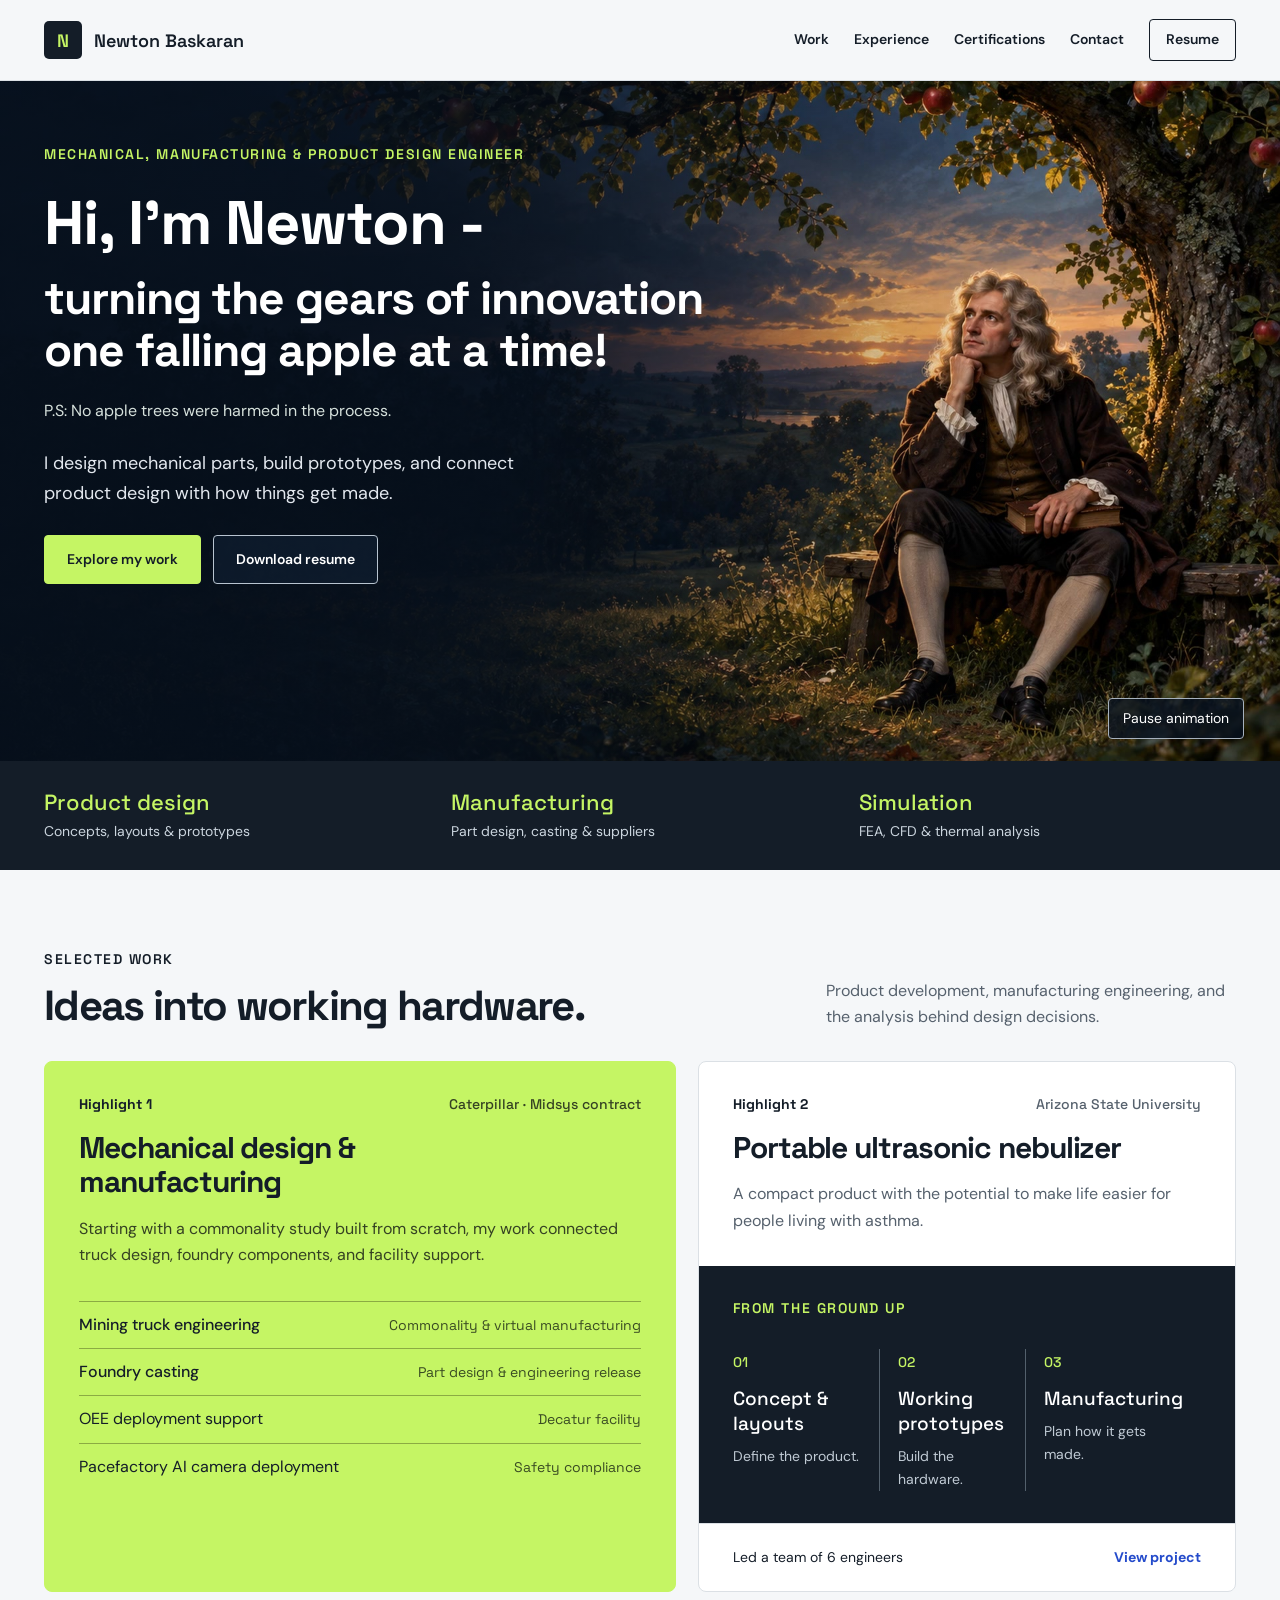
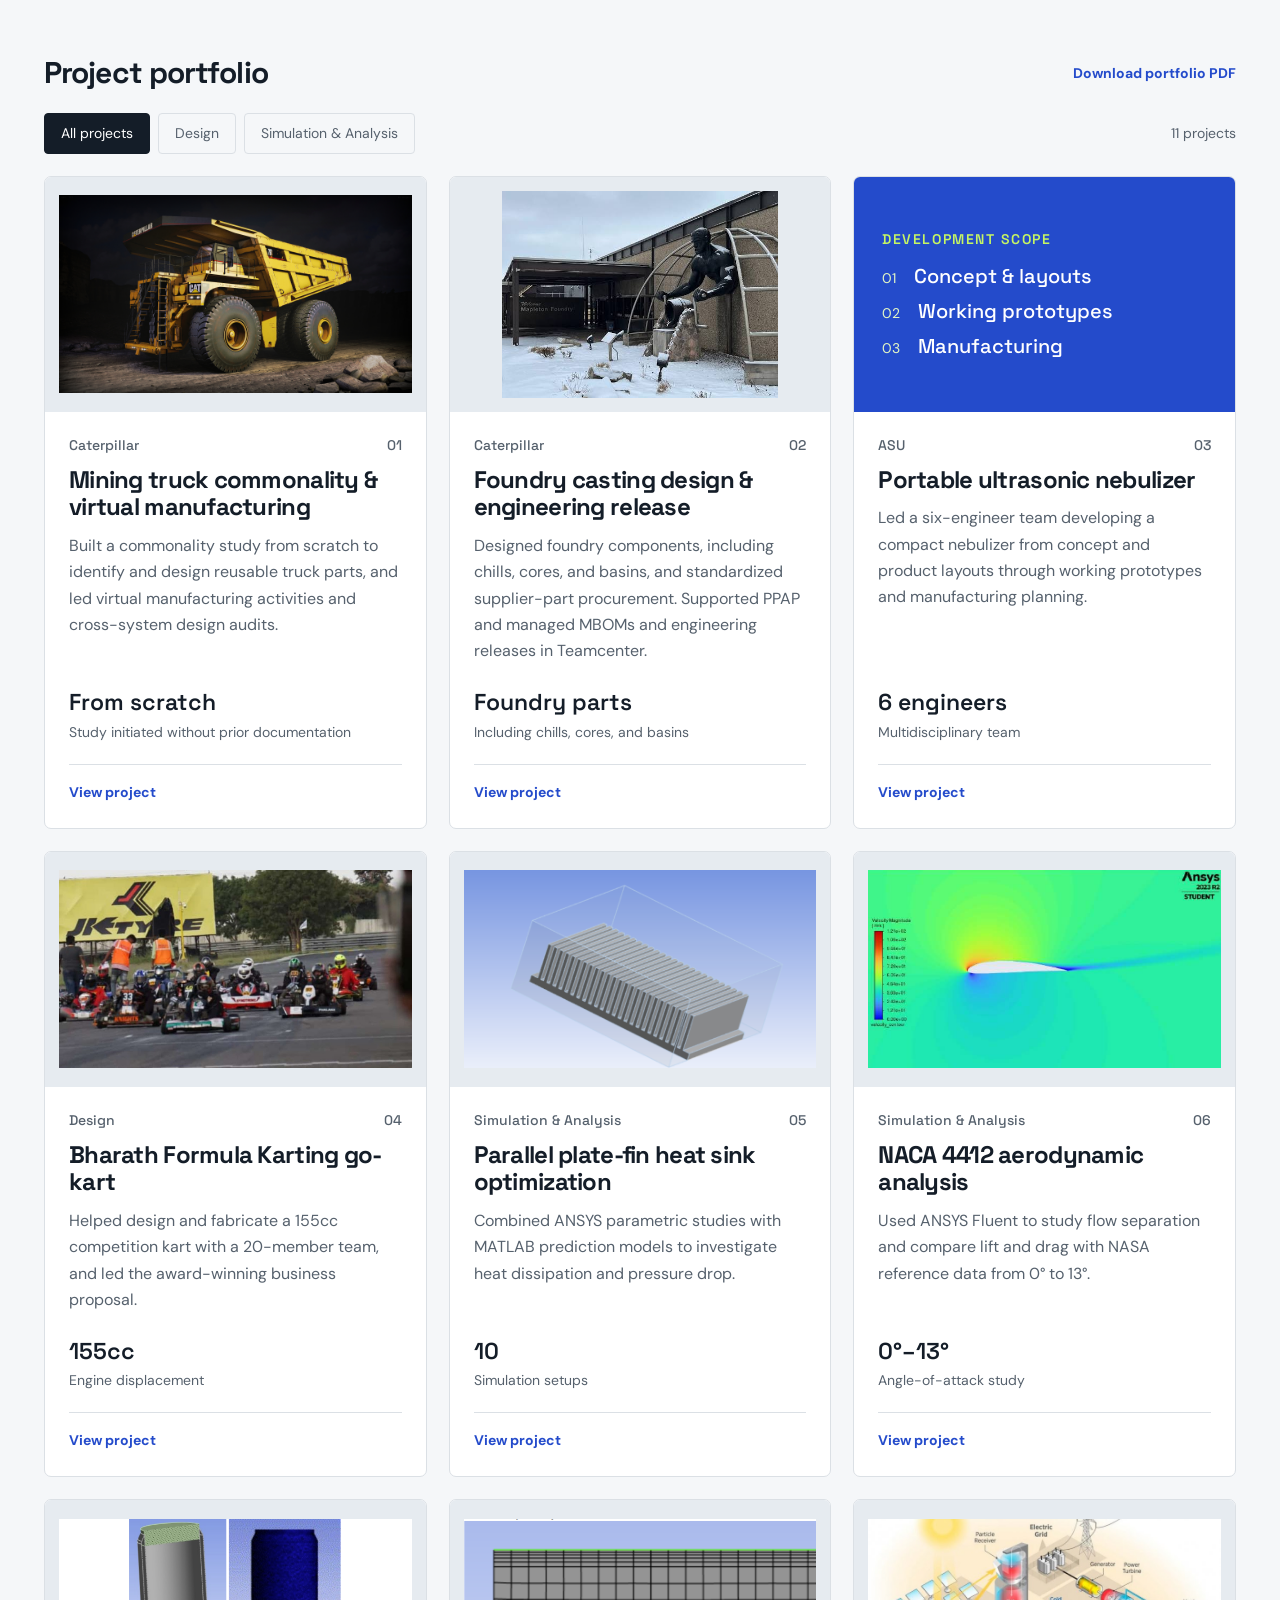
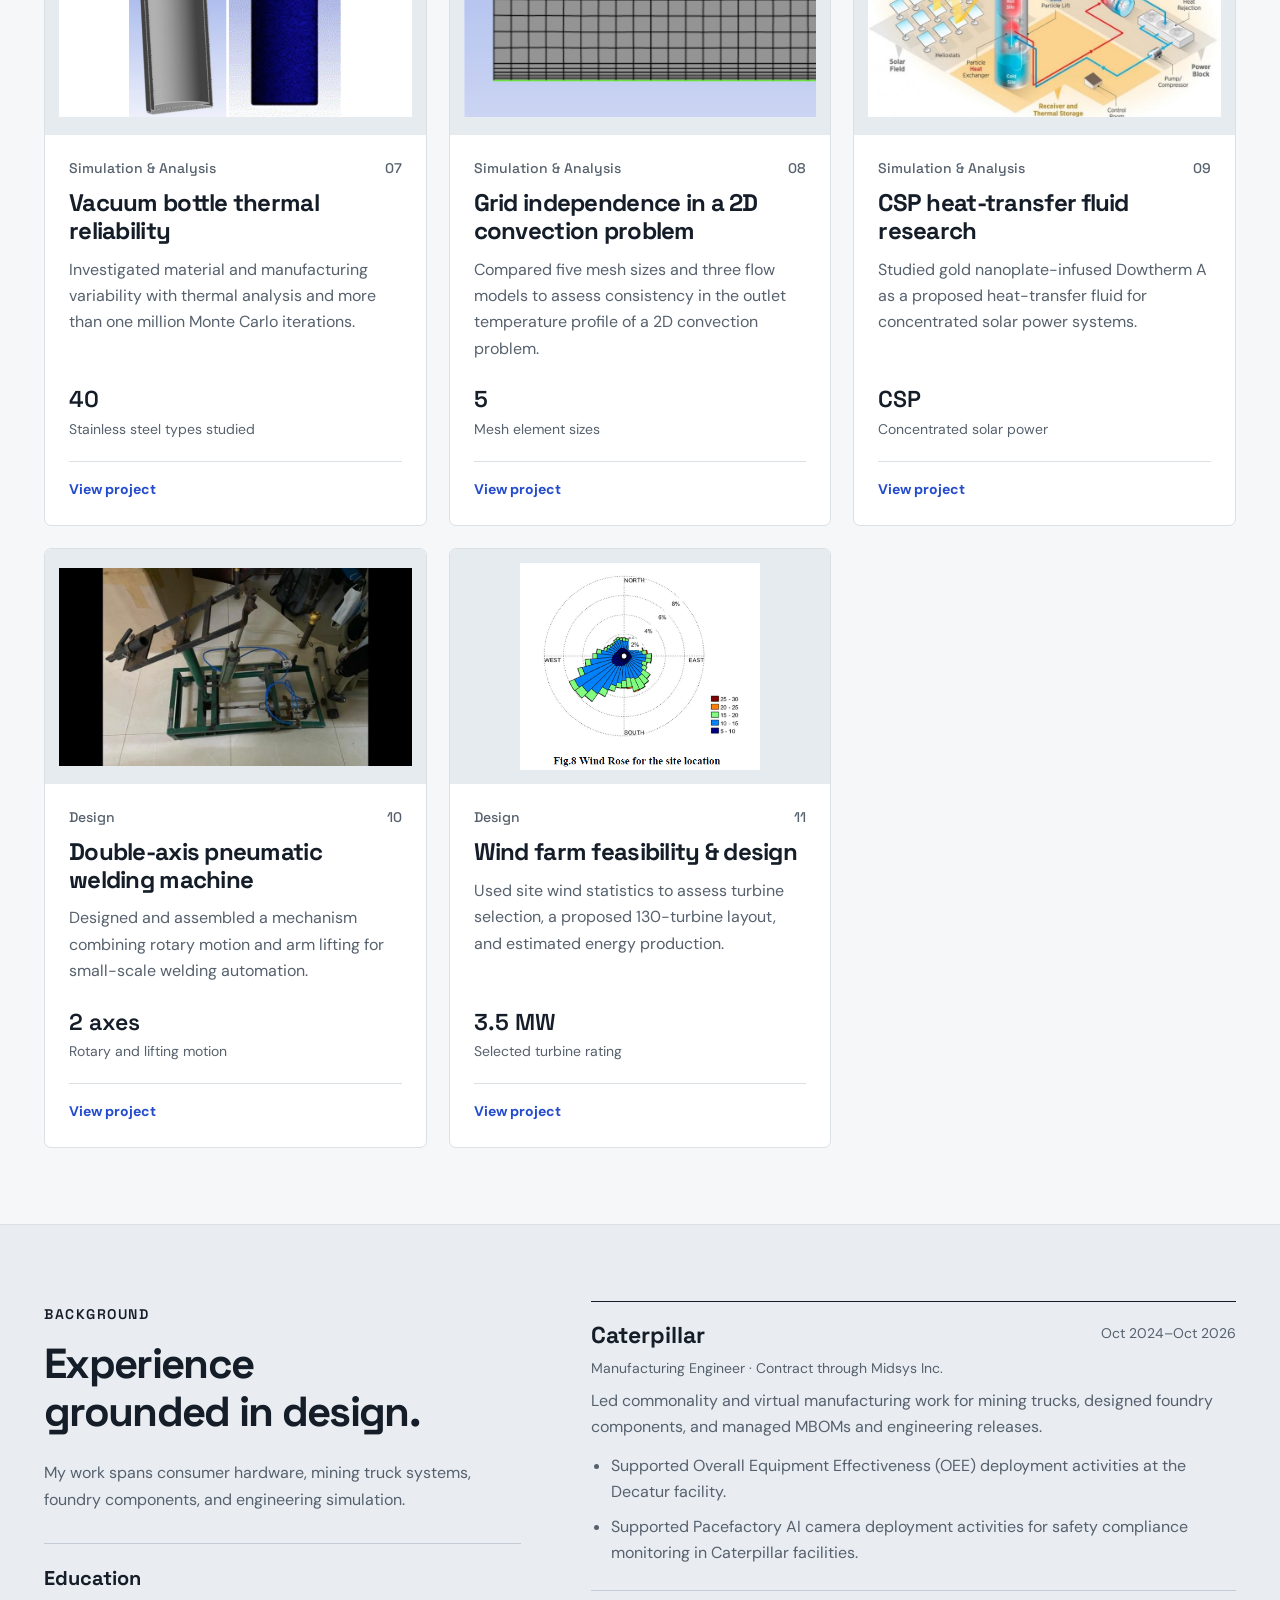
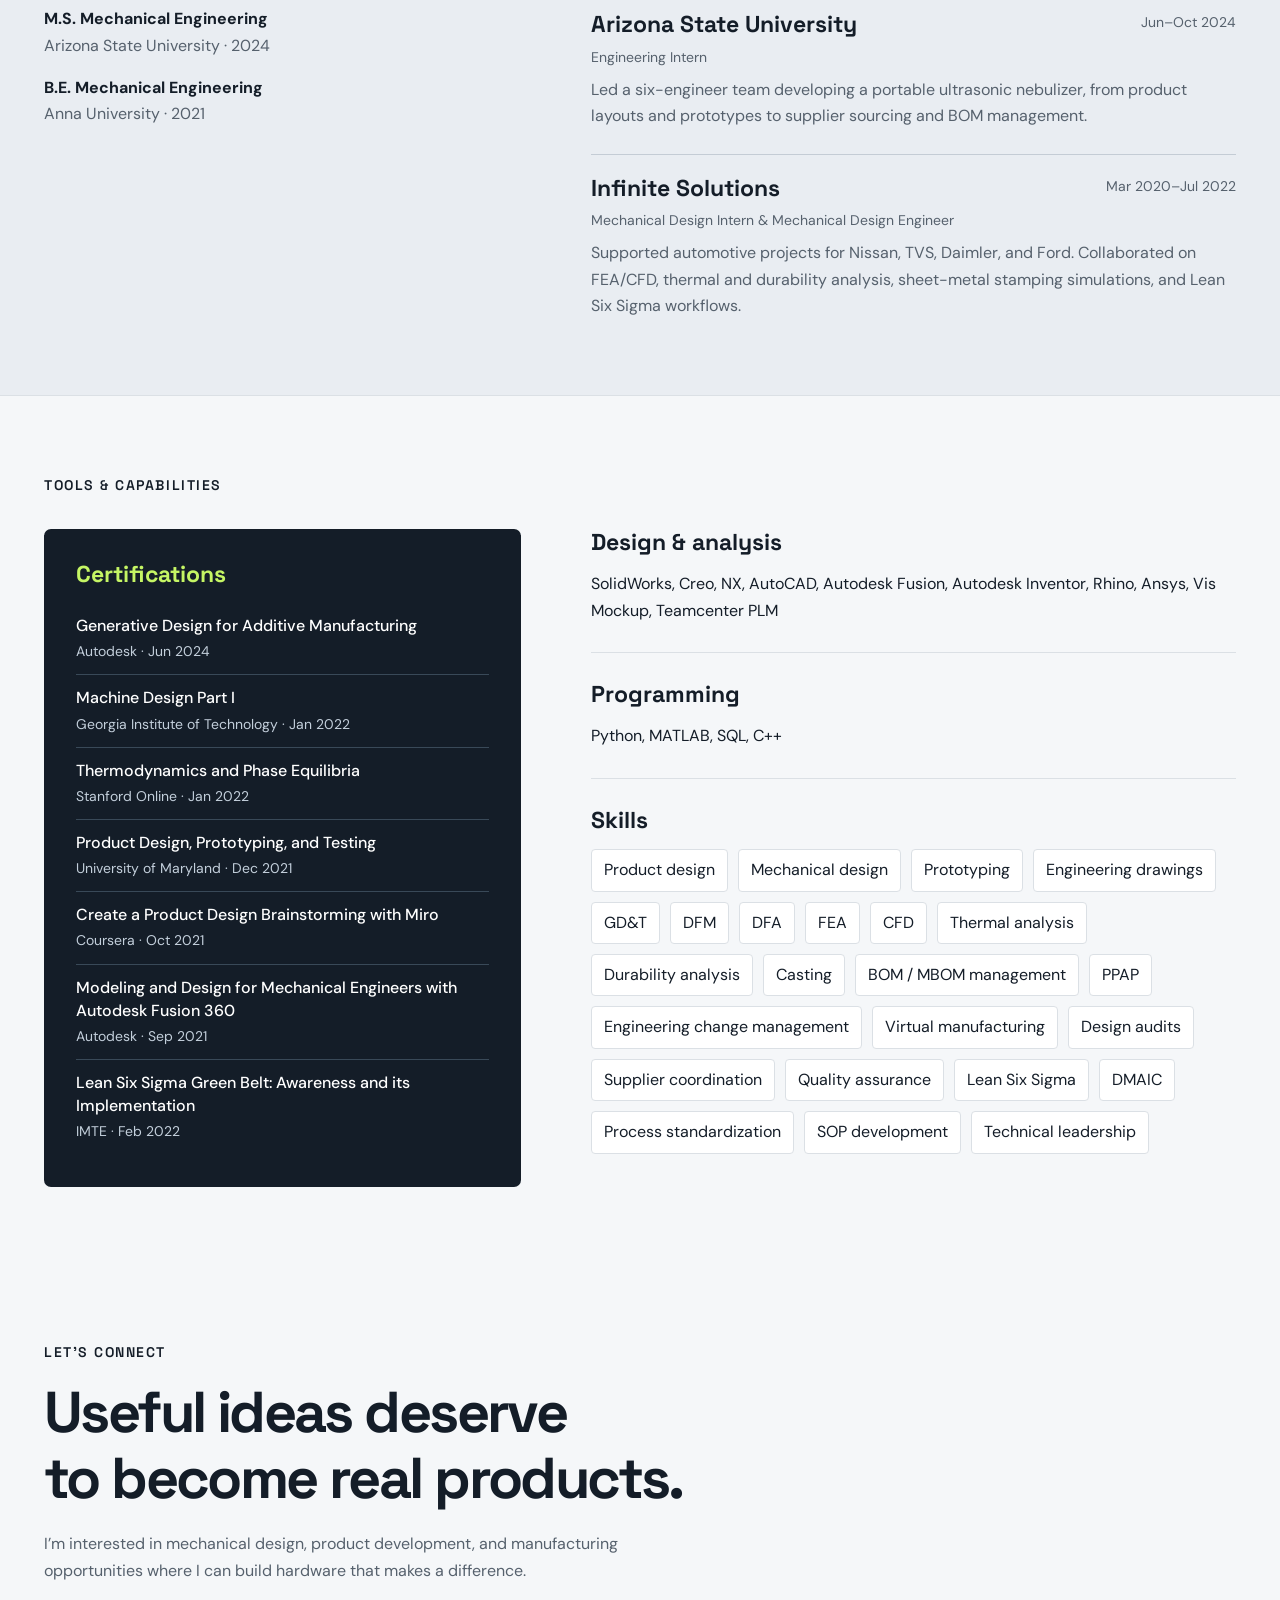
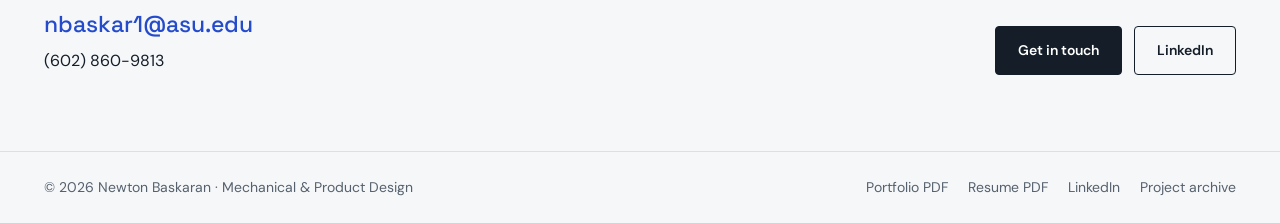
==== commit 804dd3be: "Clarify that chills, cores, and basins are examples of foundry parts" ====
--- a/index.html
+++ b/index.html
@@ -38,8 +38,8 @@
 <a class="card-link" href="projects/foundry/" aria-labelledby="title-foundry">
 <div class="card-visual"><img src="assets/mapleton-foundry.png" alt="Mapleton Foundry" loading="lazy" decoding="async"></div>
 <div class="card-body"><div class="card-meta"><span>Caterpillar</span><span>02</span></div>
-<h3 id="title-foundry">Foundry casting design &amp; engineering release</h3><p>Designed chills, cores, and basins, standardized supplier-part procurement, supported PPAP, and managed MBOMs and engineering releases in Teamcenter.</p>
-<div class="card-stat"><strong>3 part types</strong><span>Chills, cores, and basins</span></div>
+<h3 id="title-foundry">Foundry casting design &amp; engineering release</h3><p>Designed foundry components, including chills, cores, and basins, and standardized supplier-part procurement. Supported PPAP and managed MBOMs and engineering releases in Teamcenter.</p>
+<div class="card-stat"><strong>Foundry parts</strong><span>Including chills, cores, and basins</span></div>
 <span class="text-link">View project</span></div></a></article><article class="card" data-category="design">
 <a class="card-link" href="projects/nebulizer/" aria-labelledby="title-nebulizer">
 <div class="card-visual typographic"><div class="workflow"><span class="eyebrow">Development scope</span><ol><li><span>01</span><strong>Concept &amp; layouts</strong></li><li><span>02</span><strong>Working prototypes</strong></li><li><span>03</span><strong>Manufacturing</strong></li></ol></div></div>
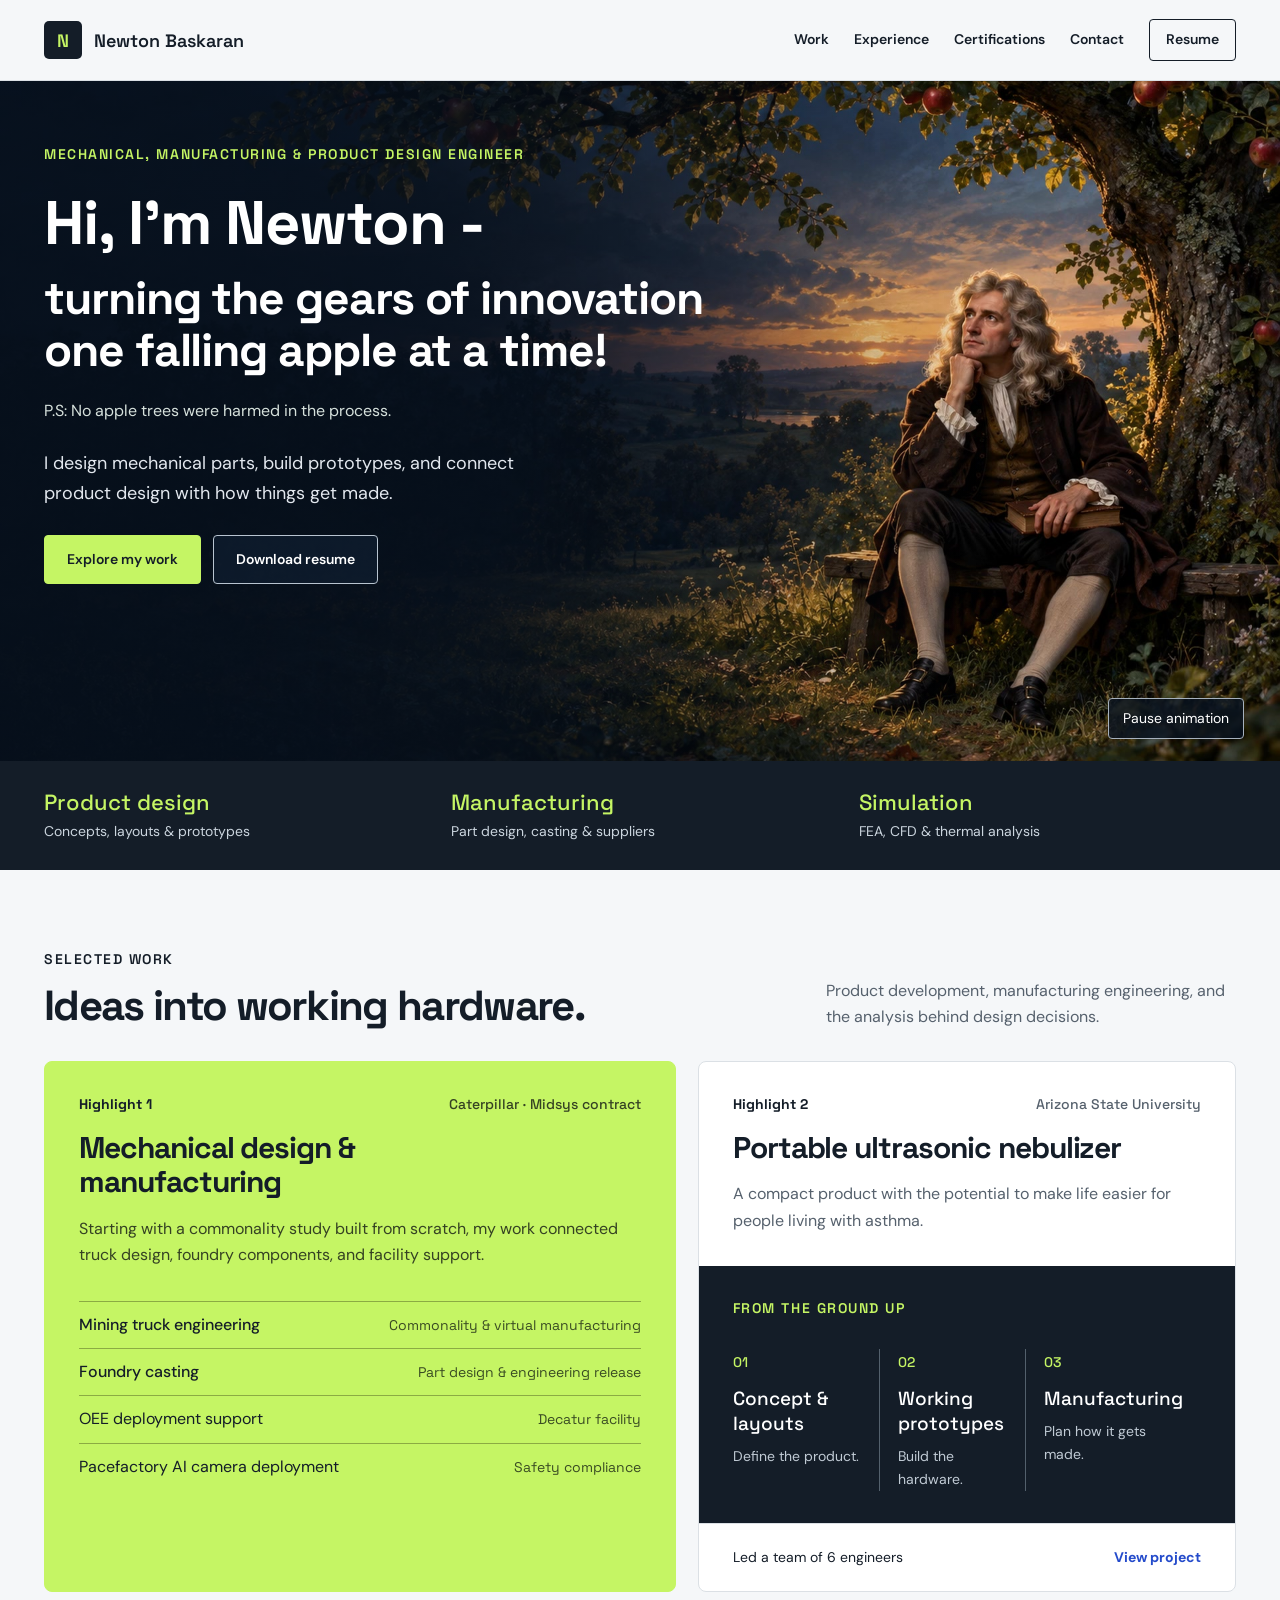
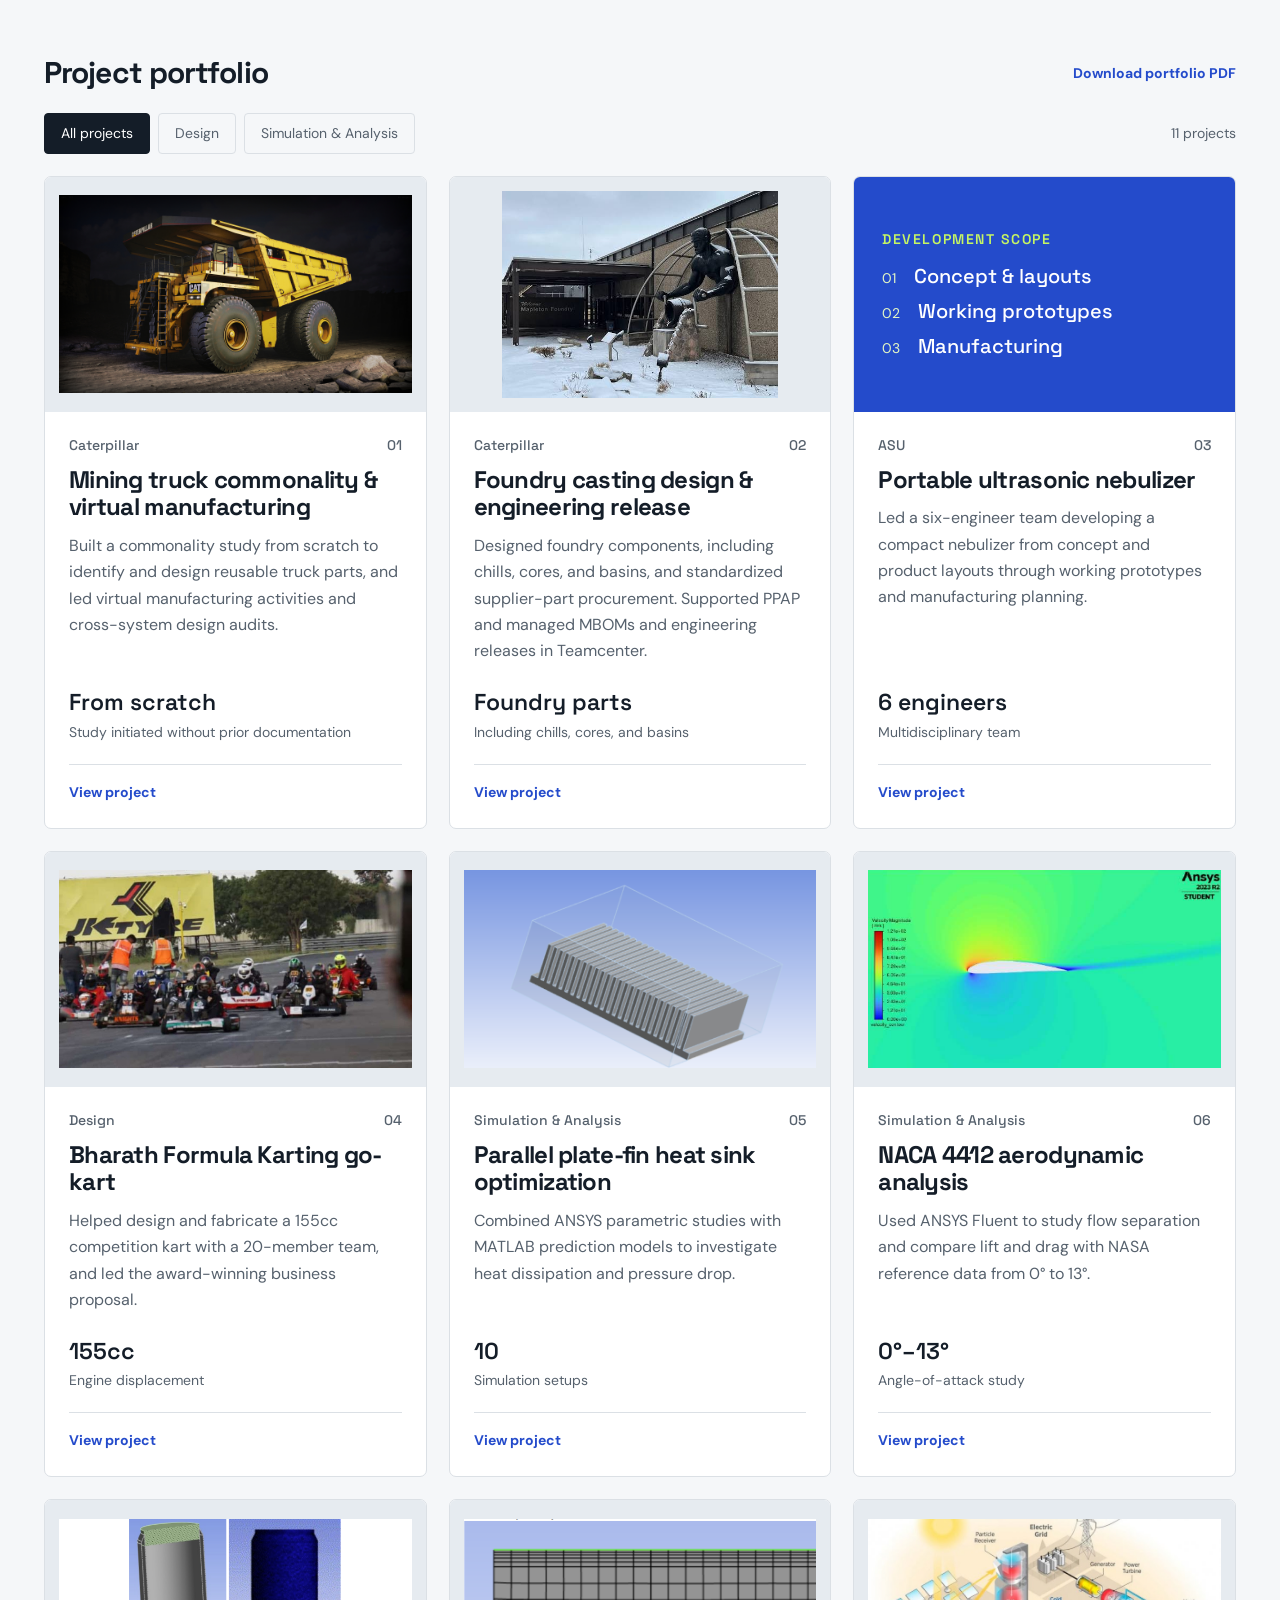
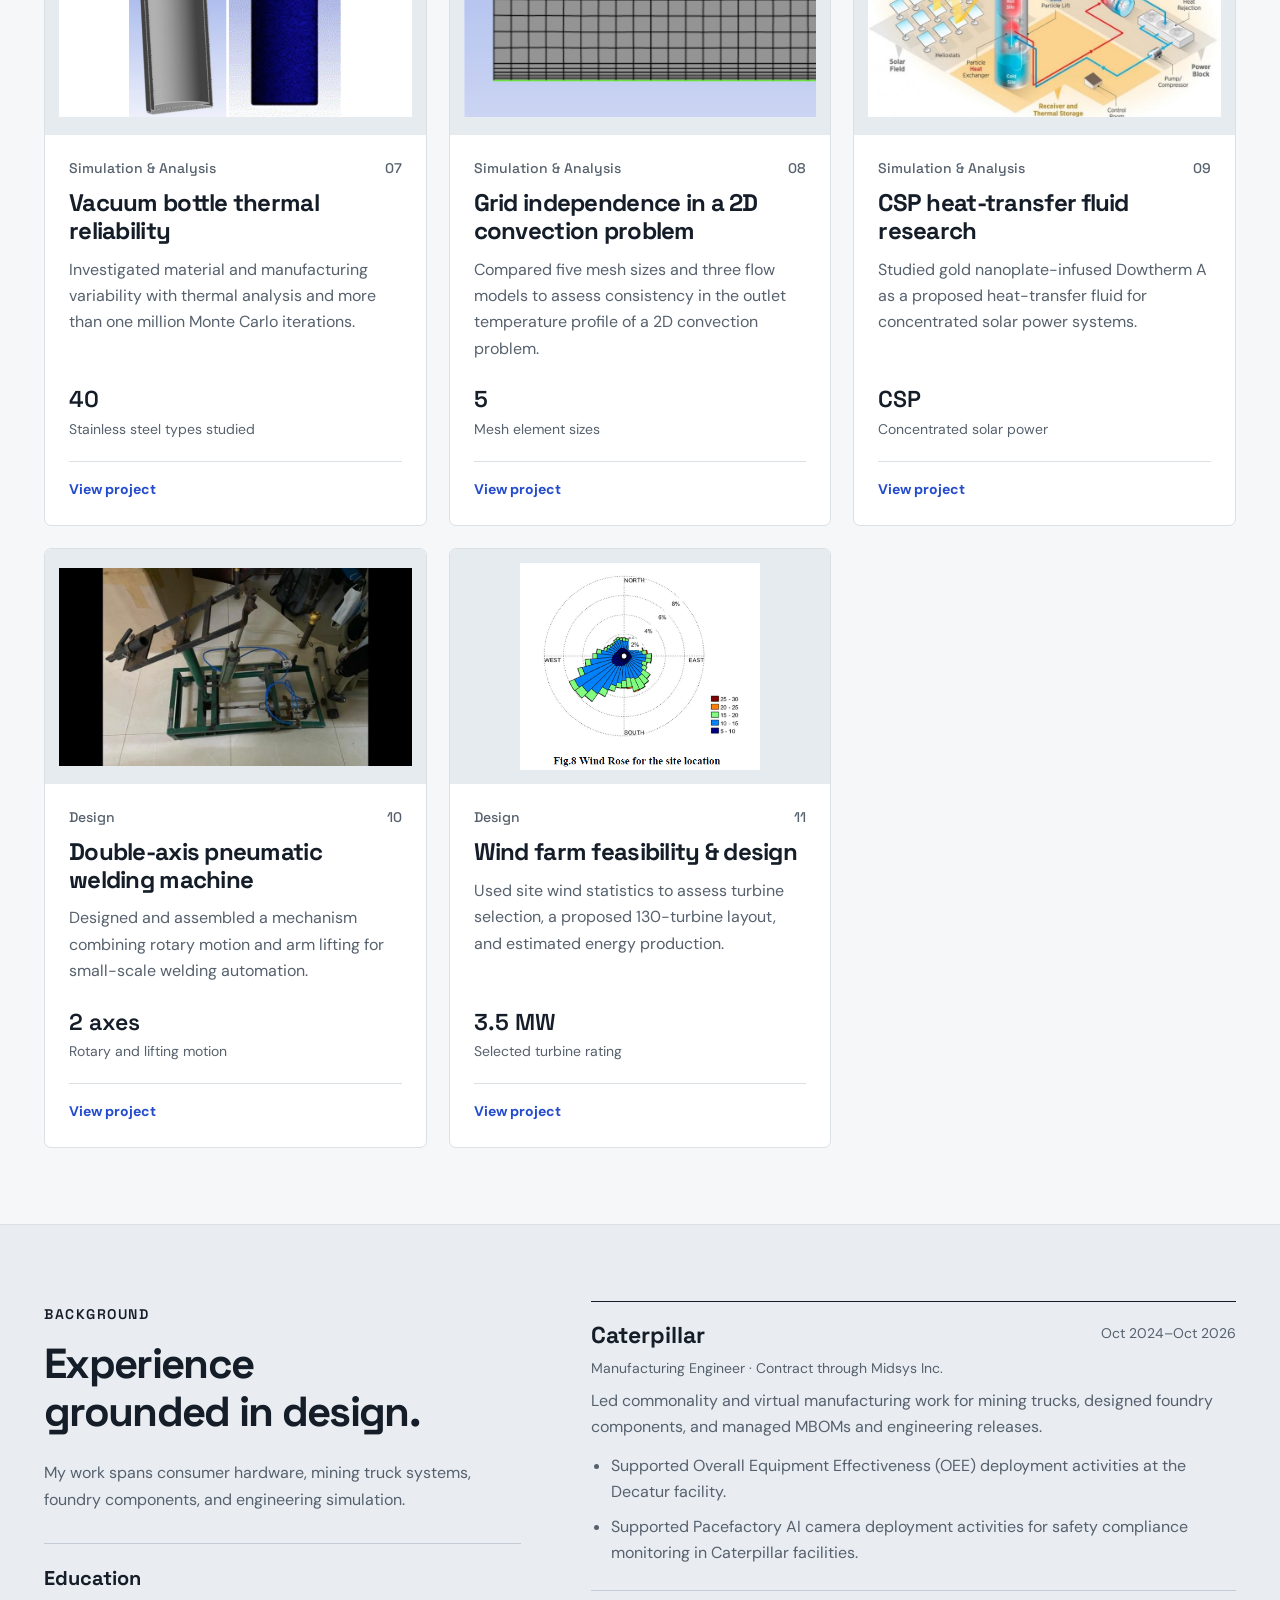
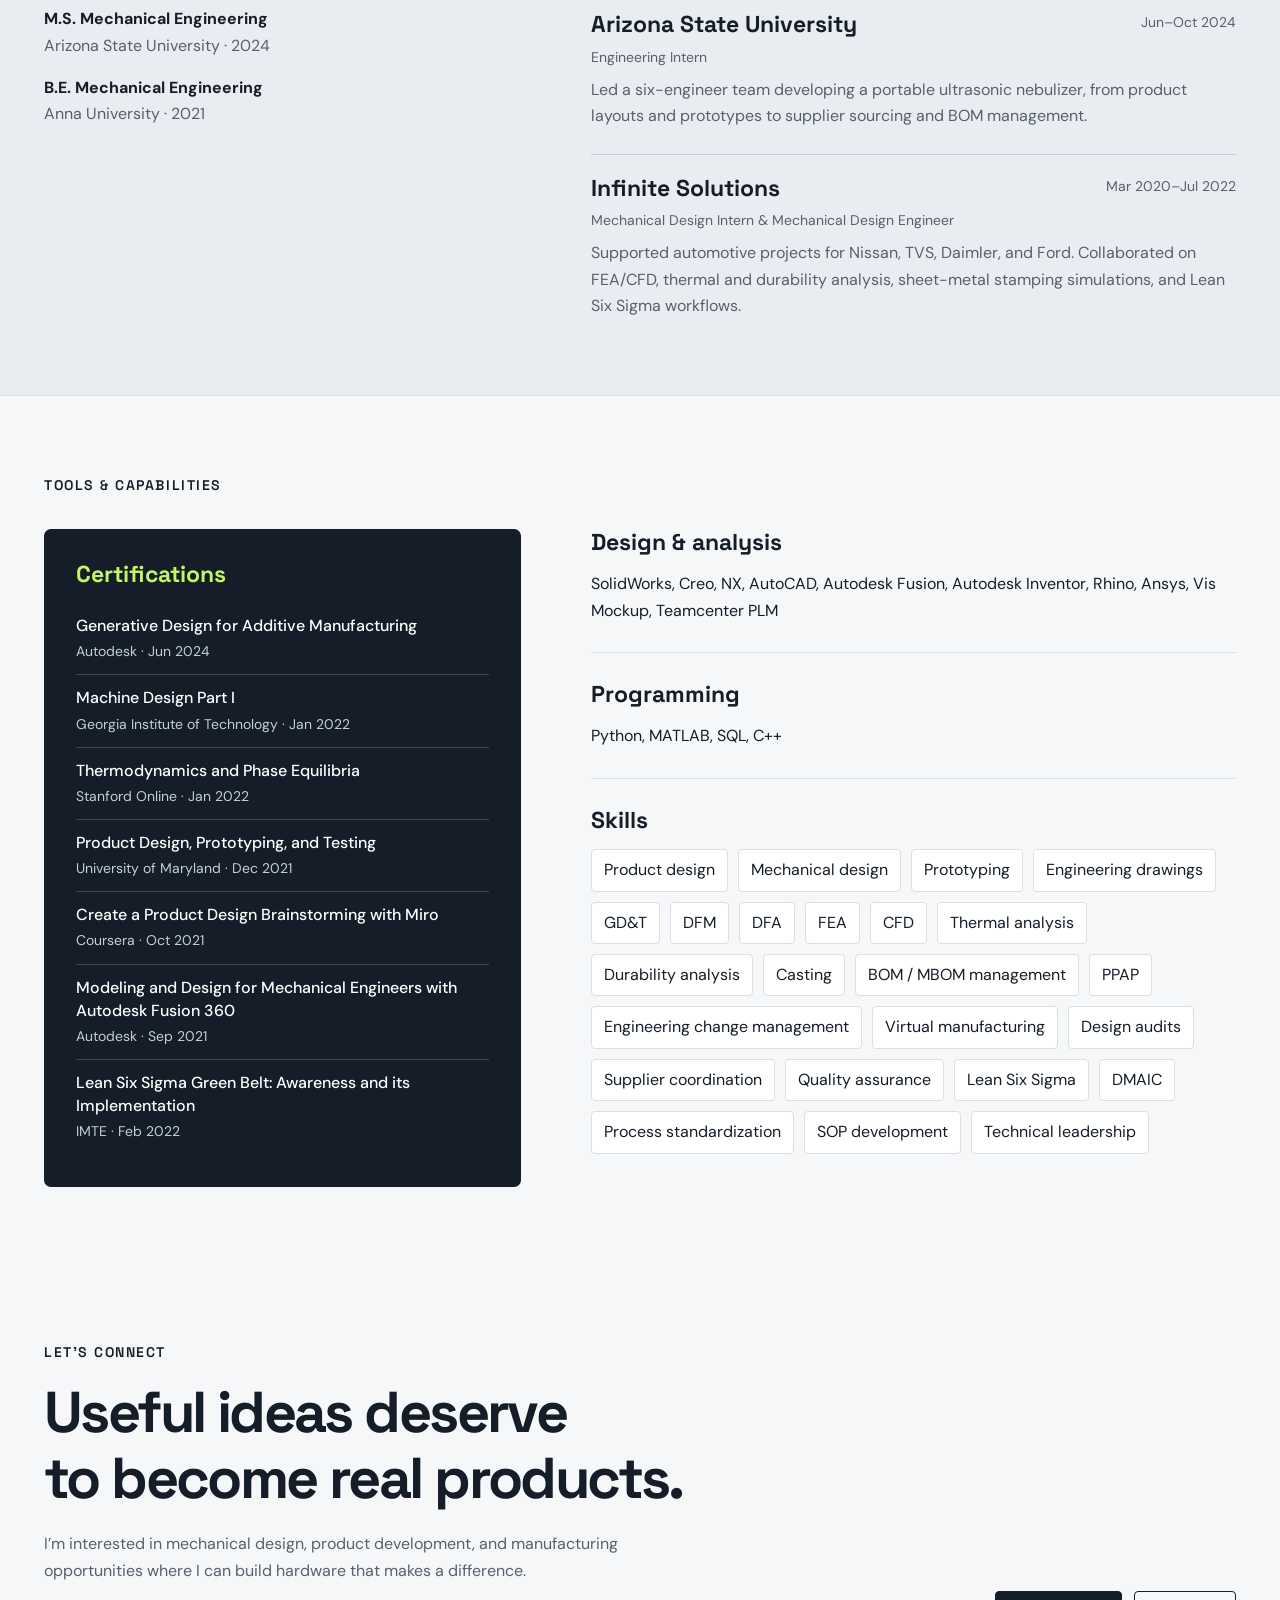
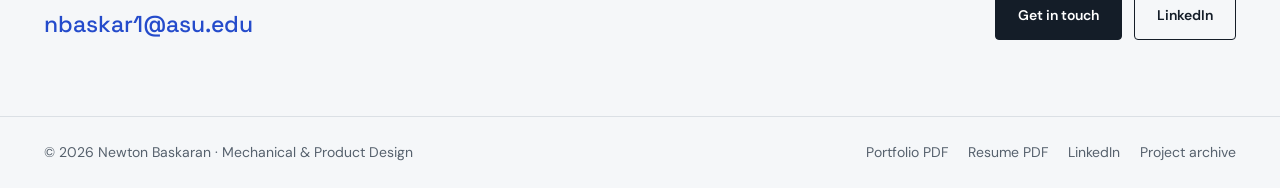
==== commit 49af05cd: "Remove phone number from website contact section" ====
--- a/index.html
+++ b/index.html
@@ -104,6 +104,6 @@
 <div class="tools-panel" id="certifications"><h3>Certifications</h3><ul class="certification-list"><li class="certification" data-issued="Jun 2024" data-credential="AVWC5AKDU9XT"><strong>Generative Design for Additive Manufacturing</strong><span>Autodesk · Jun 2024</span></li><li class="certification" data-issued="Jan 2022" data-credential="LZ29VY8YRUFL"><strong>Machine Design Part I</strong><span>Georgia Institute of Technology · Jan 2022</span></li><li class="certification" data-issued="Jan 2022" data-credential="fd5c914e22bb40179d38e74456b242ef"><strong>Thermodynamics and Phase Equilibria</strong><span>Stanford Online · Jan 2022</span></li><li class="certification" data-issued="Dec 2021" data-credential=""><strong>Product Design, Prototyping, and Testing</strong><span>University of Maryland · Dec 2021</span></li><li class="certification" data-issued="Oct 2021" data-credential="TV62TPE23YXJ"><strong>Create a Product Design Brainstorming with Miro</strong><span>Coursera · Oct 2021</span></li><li class="certification" data-issued="Sep 2021" data-credential="KTS9W9WGMQ3Q"><strong>Modeling and Design for Mechanical Engineers with Autodesk Fusion 360</strong><span>Autodesk · Sep 2021</span></li><li class="certification" data-issued="Feb 2022" data-credential=""><strong>Lean Six Sigma Green Belt: Awareness and its Implementation</strong><span>IMTE · Feb 2022</span></li></ul></div>
 <div class="capabilities-panel"><div class="capability-group"><h3>Design & analysis</h3><p>SolidWorks, Creo, NX, AutoCAD, Autodesk Fusion, Autodesk Inventor, Rhino, Ansys, Vis Mockup, Teamcenter PLM</p></div><div class="capability-group"><h3>Programming</h3><p>Python, MATLAB, SQL, C++</p></div><div class="capability-group"><h3>Skills</h3><ul class="skill-chips" aria-label="Engineering skills"><li>Product design</li><li>Mechanical design</li><li>Prototyping</li><li>Engineering drawings</li><li>GD&amp;T</li><li>DFM</li><li>DFA</li><li>FEA</li><li>CFD</li><li>Thermal analysis</li><li>Durability analysis</li><li>Casting</li><li>BOM / MBOM management</li><li>PPAP</li><li>Engineering change management</li><li>Virtual manufacturing</li><li>Design audits</li><li>Supplier coordination</li><li>Quality assurance</li><li>Lean Six Sigma</li><li>DMAIC</li><li>Process standardization</li><li>SOP development</li><li>Technical leadership</li></ul></div></div>
 </div></section>
-<section id="contact" class="contact wrap"><div class="contact-grid"><div><span class="eyebrow">Let’s connect</span><h2>Useful ideas deserve<br>to become real products.</h2><p>I’m interested in mechanical design, product development, and manufacturing opportunities where I can build hardware that makes a difference.</p><div class="contact-details"><a class="email" href="mailto:nbaskar1@asu.edu">nbaskar1@asu.edu</a><a href="tel:+16028609813">(602) 860-9813</a></div></div><div class="buttons"><a class="btn" href="mailto:nbaskar1@asu.edu">Get in touch</a><a class="btn secondary" href="https://www.linkedin.com/in/NewtonBaskaran" target="_blank" rel="noopener">LinkedIn</a></div></div></section></main><footer class="footer"><div class="wrap footer-inner"><span>© 2026 Newton Baskaran · Mechanical & Product Design</span>
+<section id="contact" class="contact wrap"><div class="contact-grid"><div><span class="eyebrow">Let’s connect</span><h2>Useful ideas deserve<br>to become real products.</h2><p>I’m interested in mechanical design, product development, and manufacturing opportunities where I can build hardware that makes a difference.</p><div class="contact-details"><a class="email" href="mailto:nbaskar1@asu.edu">nbaskar1@asu.edu</a></div></div><div class="buttons"><a class="btn" href="mailto:nbaskar1@asu.edu">Get in touch</a><a class="btn secondary" href="https://www.linkedin.com/in/NewtonBaskaran" target="_blank" rel="noopener">LinkedIn</a></div></div></section></main><footer class="footer"><div class="wrap footer-inner"><span>© 2026 Newton Baskaran · Mechanical & Product Design</span>
 <div class="footer-links"><a href="assets/Newton-Baskaran-Design-Portfolio.pdf" download>Portfolio PDF</a>
 <a href="assets/Newton-Baskaran-Resume.pdf" download>Resume PDF</a><a href="https://www.linkedin.com/in/NewtonBaskaran" target="_blank" rel="noopener">LinkedIn</a><a href="https://sites.google.com/view/torque-about-newton" target="_blank" rel="noopener">Project archive</a></div></div></footer></body></html>
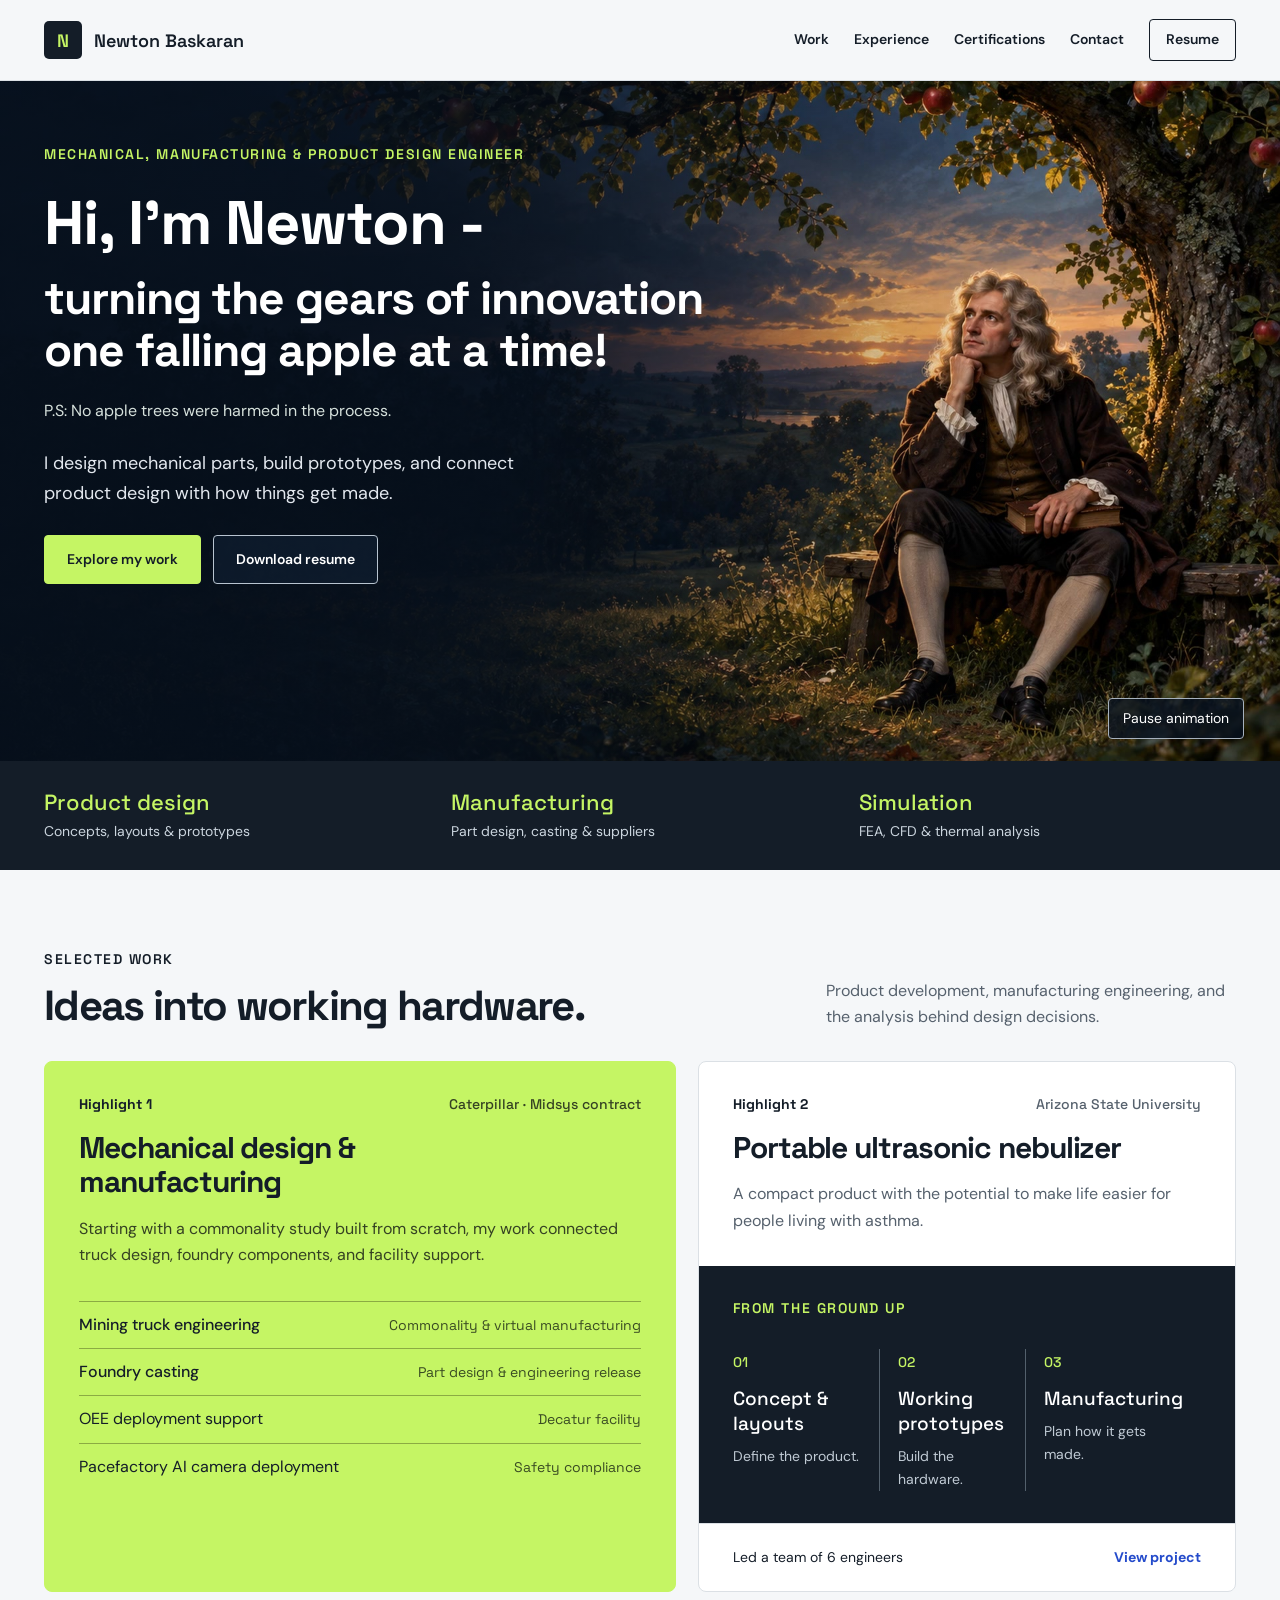
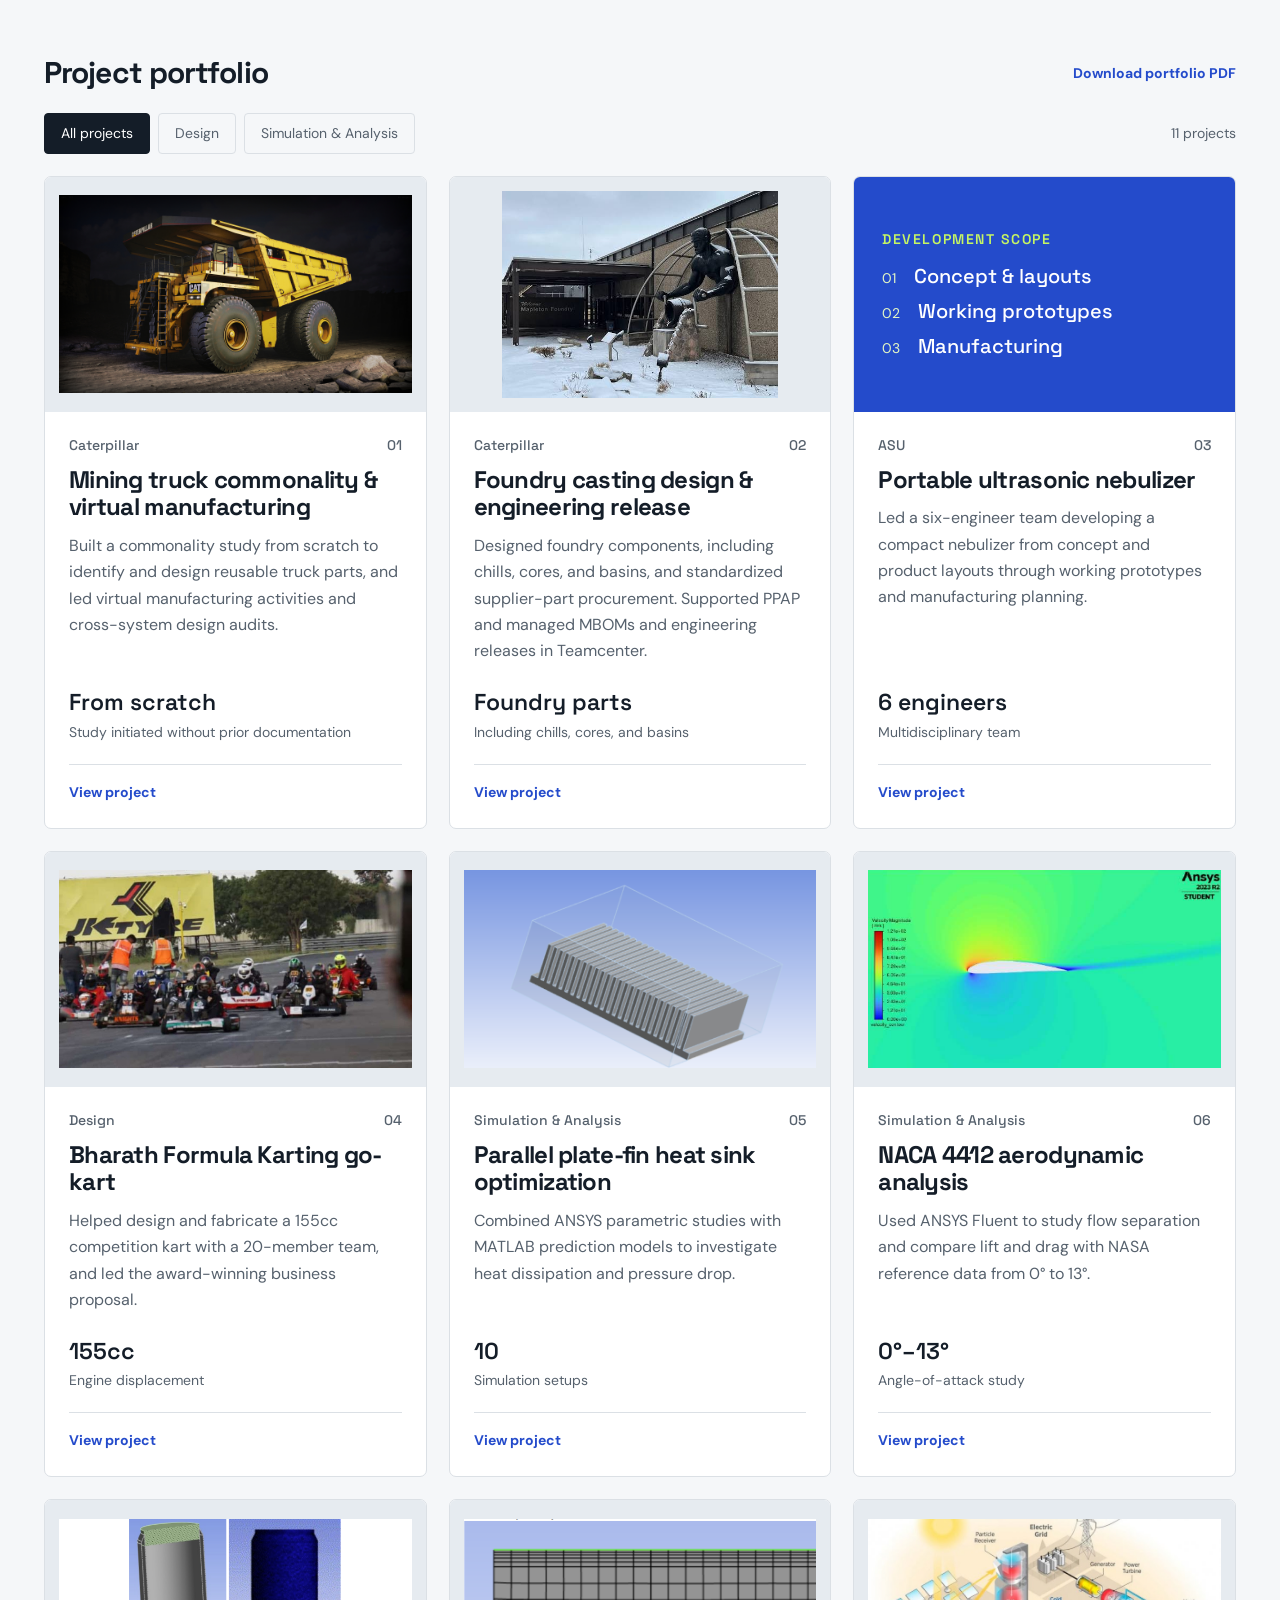
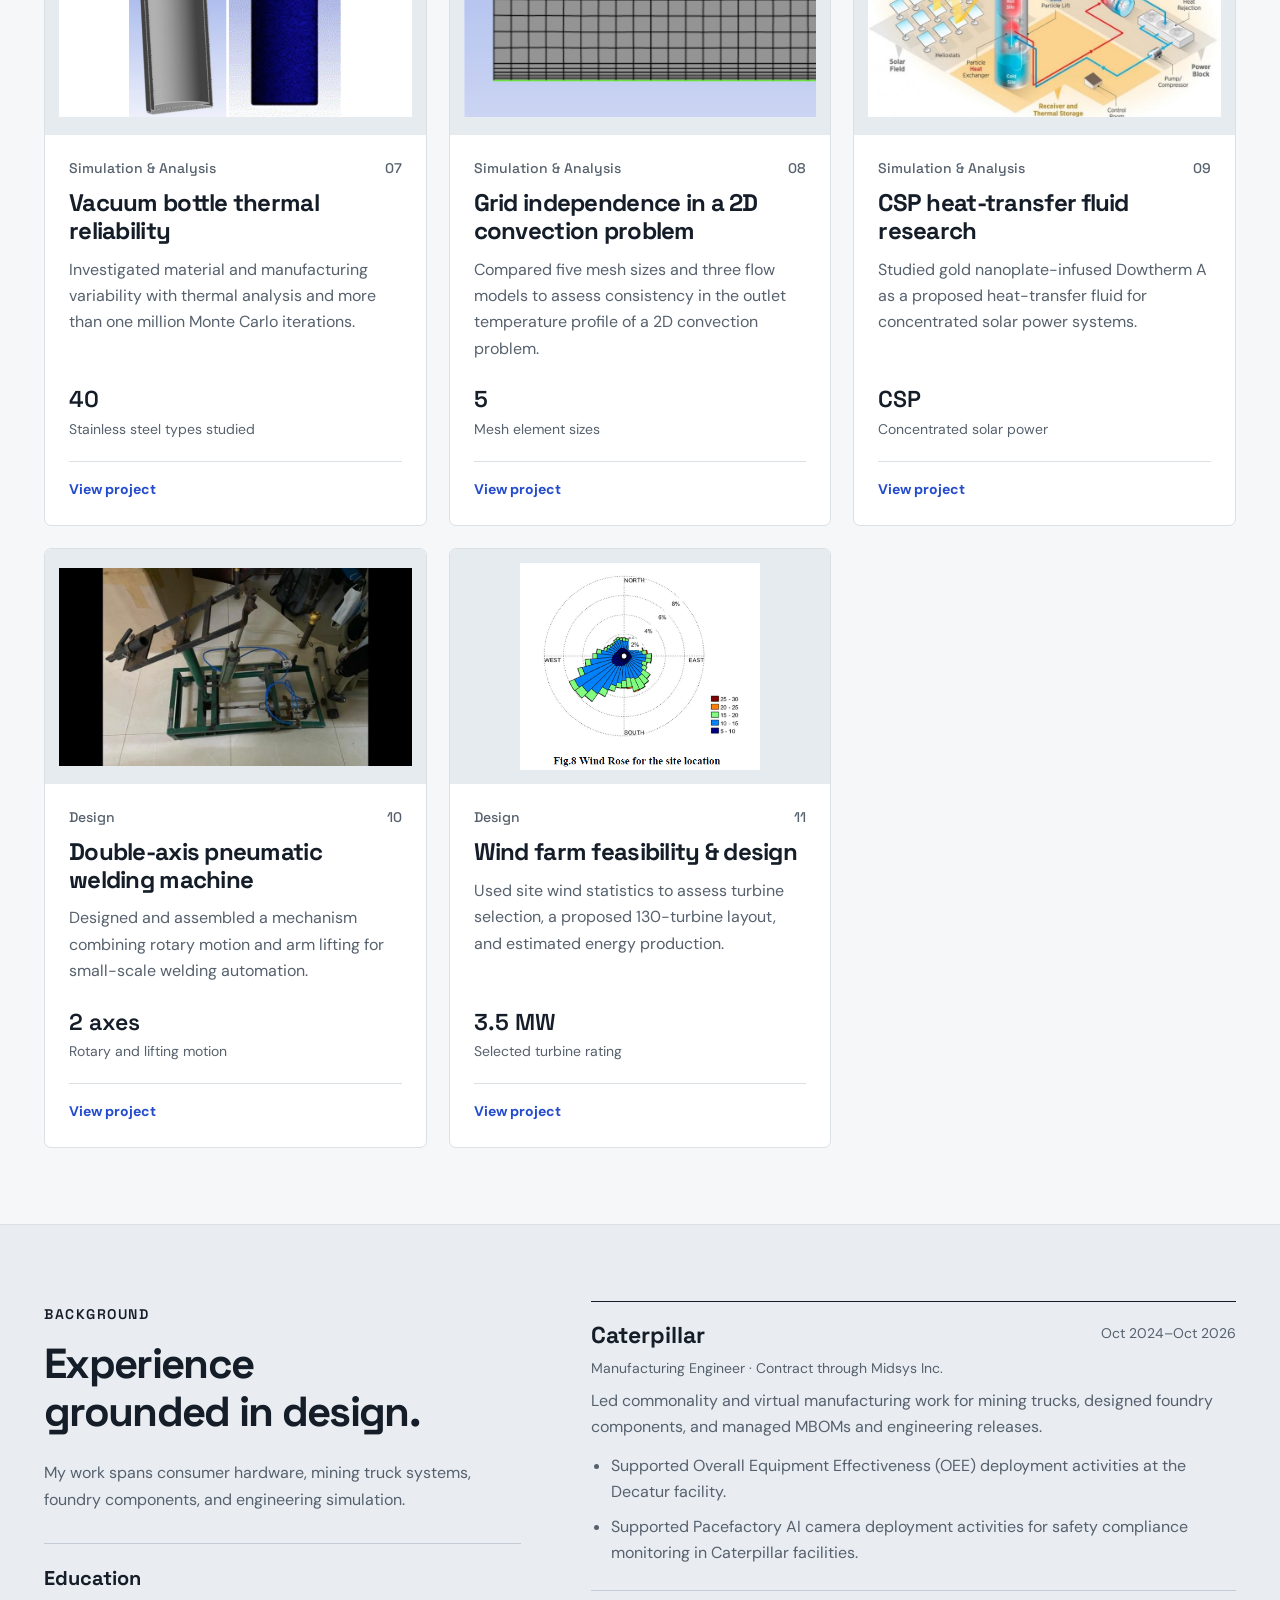
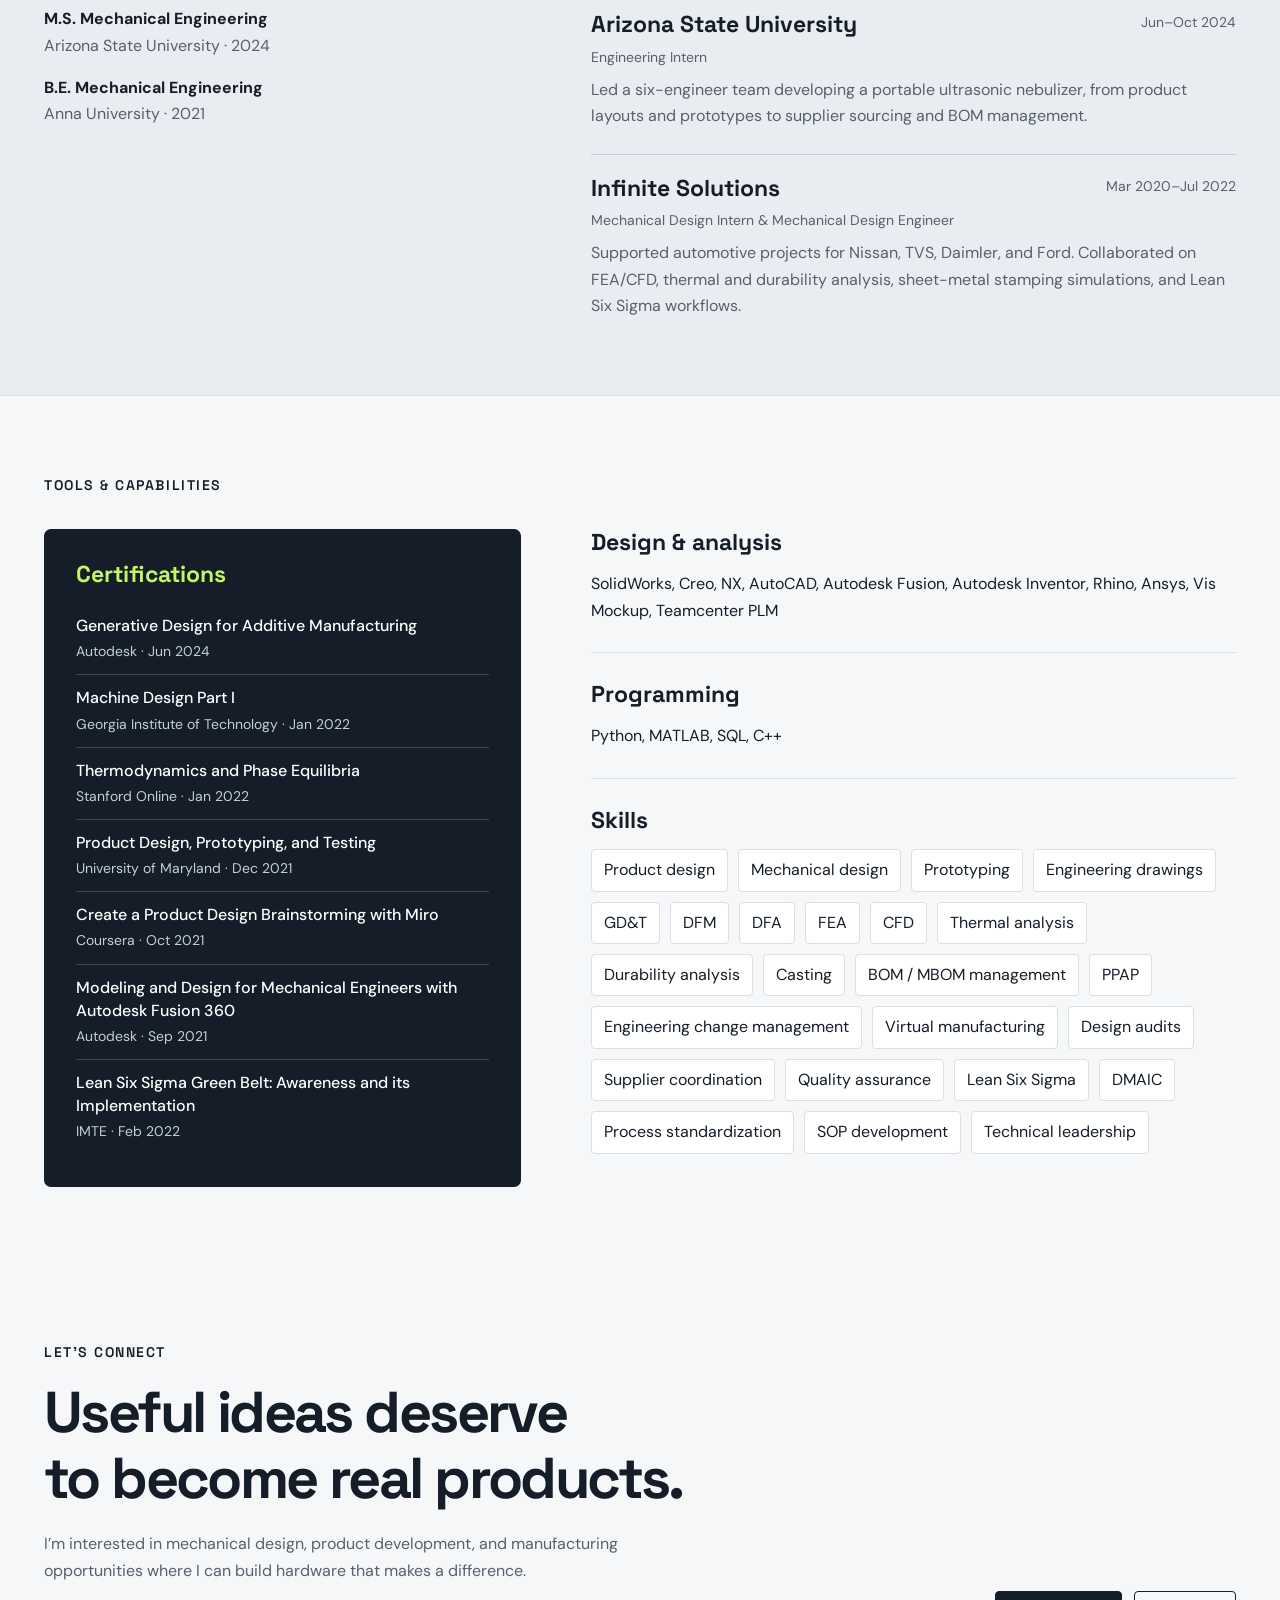
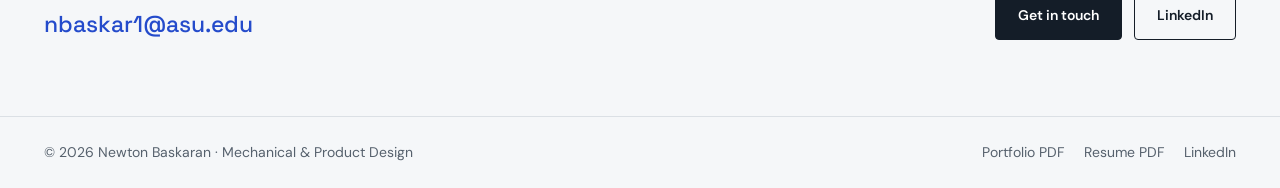
==== commit f9d58e0b: "Remove old project archive link from footer" ====
--- a/index.html
+++ b/index.html
@@ -106,4 +106,4 @@
 </div></section>
 <section id="contact" class="contact wrap"><div class="contact-grid"><div><span class="eyebrow">Let’s connect</span><h2>Useful ideas deserve<br>to become real products.</h2><p>I’m interested in mechanical design, product development, and manufacturing opportunities where I can build hardware that makes a difference.</p><div class="contact-details"><a class="email" href="mailto:nbaskar1@asu.edu">nbaskar1@asu.edu</a></div></div><div class="buttons"><a class="btn" href="mailto:nbaskar1@asu.edu">Get in touch</a><a class="btn secondary" href="https://www.linkedin.com/in/NewtonBaskaran" target="_blank" rel="noopener">LinkedIn</a></div></div></section></main><footer class="footer"><div class="wrap footer-inner"><span>© 2026 Newton Baskaran · Mechanical & Product Design</span>
 <div class="footer-links"><a href="assets/Newton-Baskaran-Design-Portfolio.pdf" download>Portfolio PDF</a>
-<a href="assets/Newton-Baskaran-Resume.pdf" download>Resume PDF</a><a href="https://www.linkedin.com/in/NewtonBaskaran" target="_blank" rel="noopener">LinkedIn</a><a href="https://sites.google.com/view/torque-about-newton" target="_blank" rel="noopener">Project archive</a></div></div></footer></body></html>+<a href="assets/Newton-Baskaran-Resume.pdf" download>Resume PDF</a><a href="https://www.linkedin.com/in/NewtonBaskaran" target="_blank" rel="noopener">LinkedIn</a></div></div></footer></body></html>
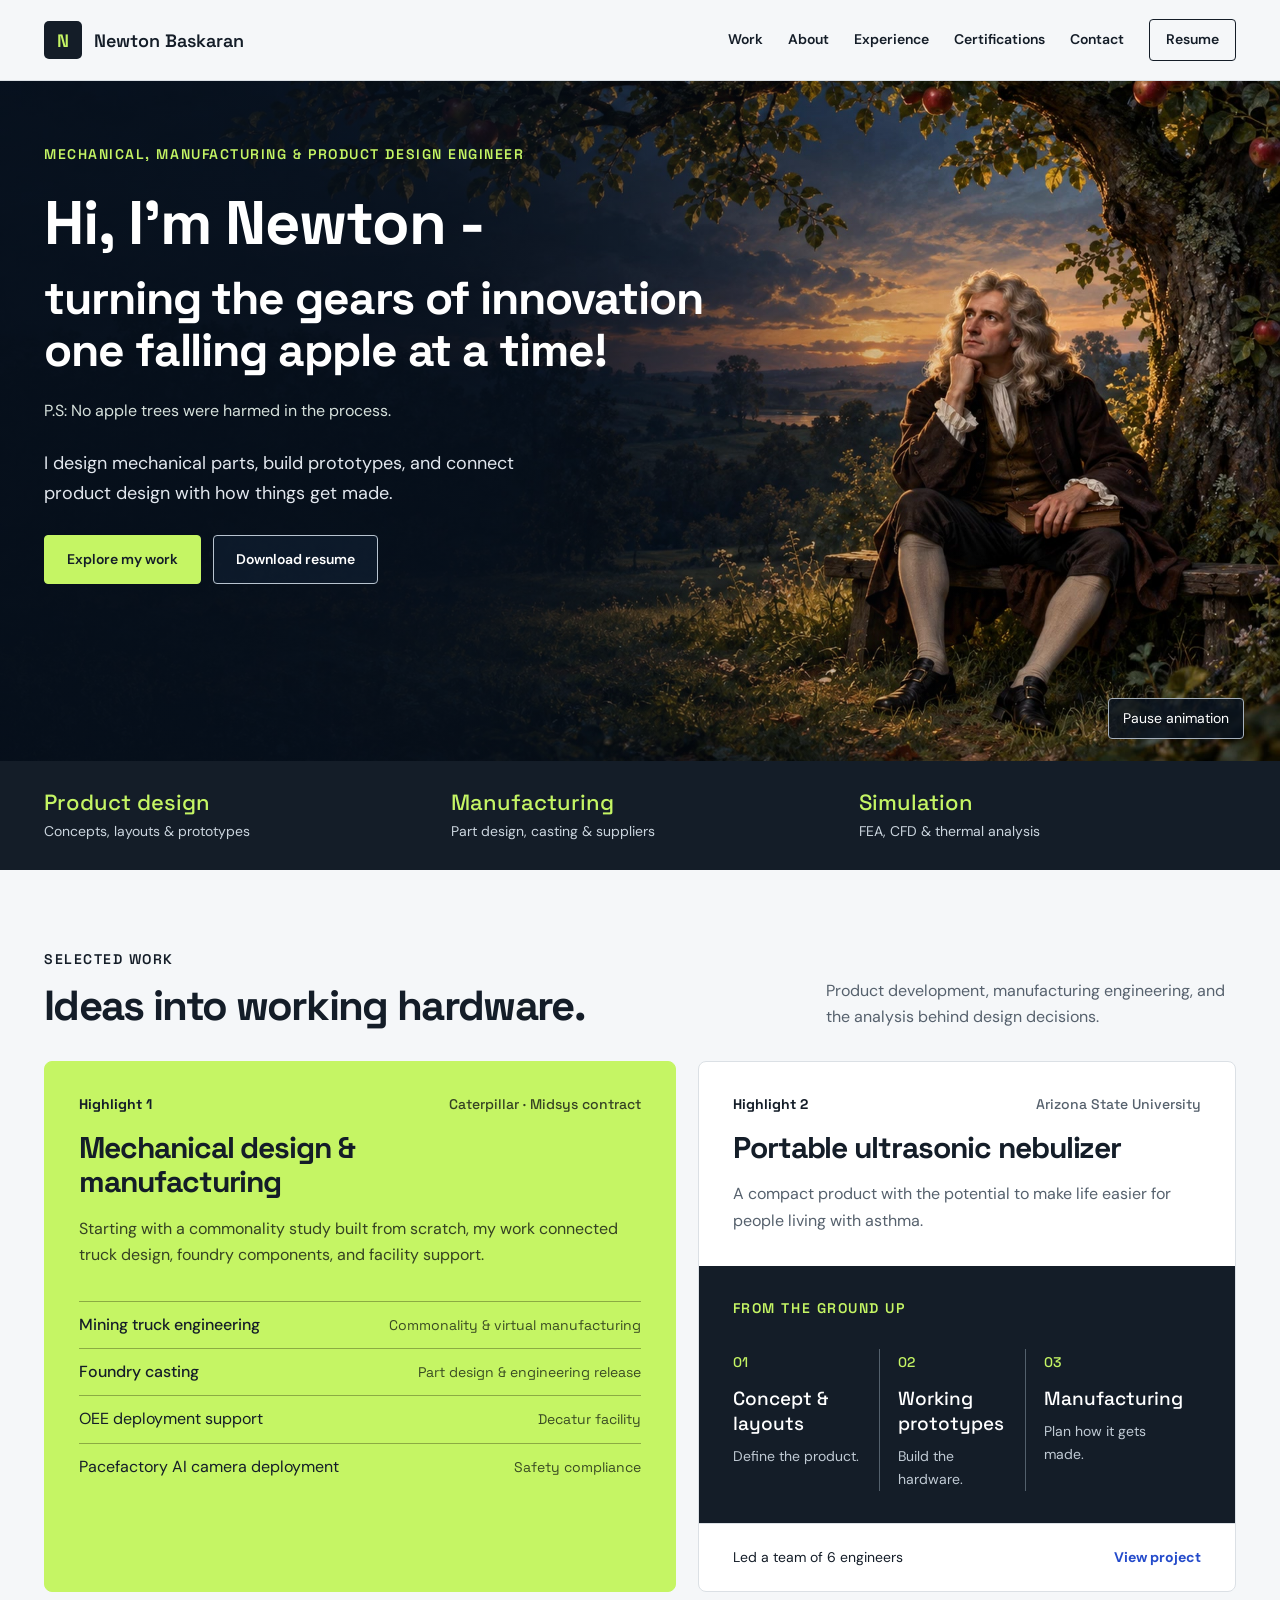
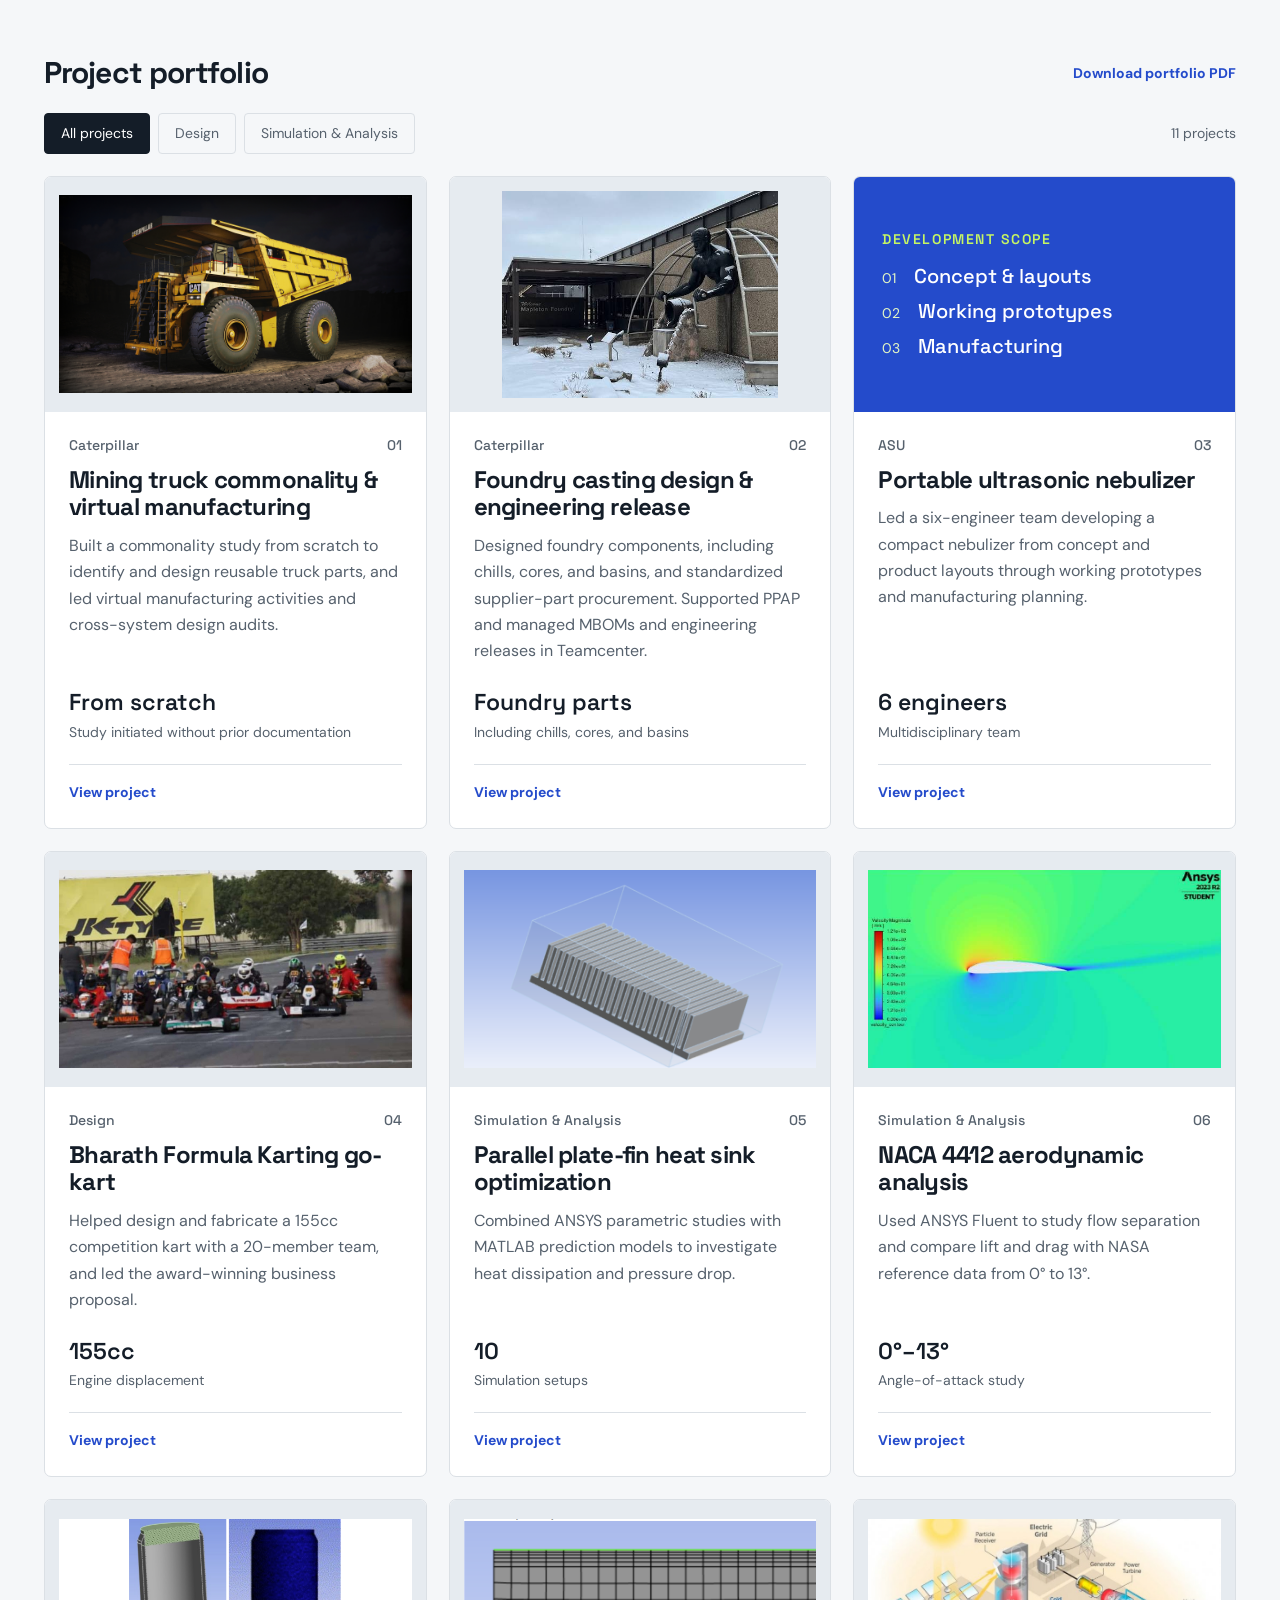
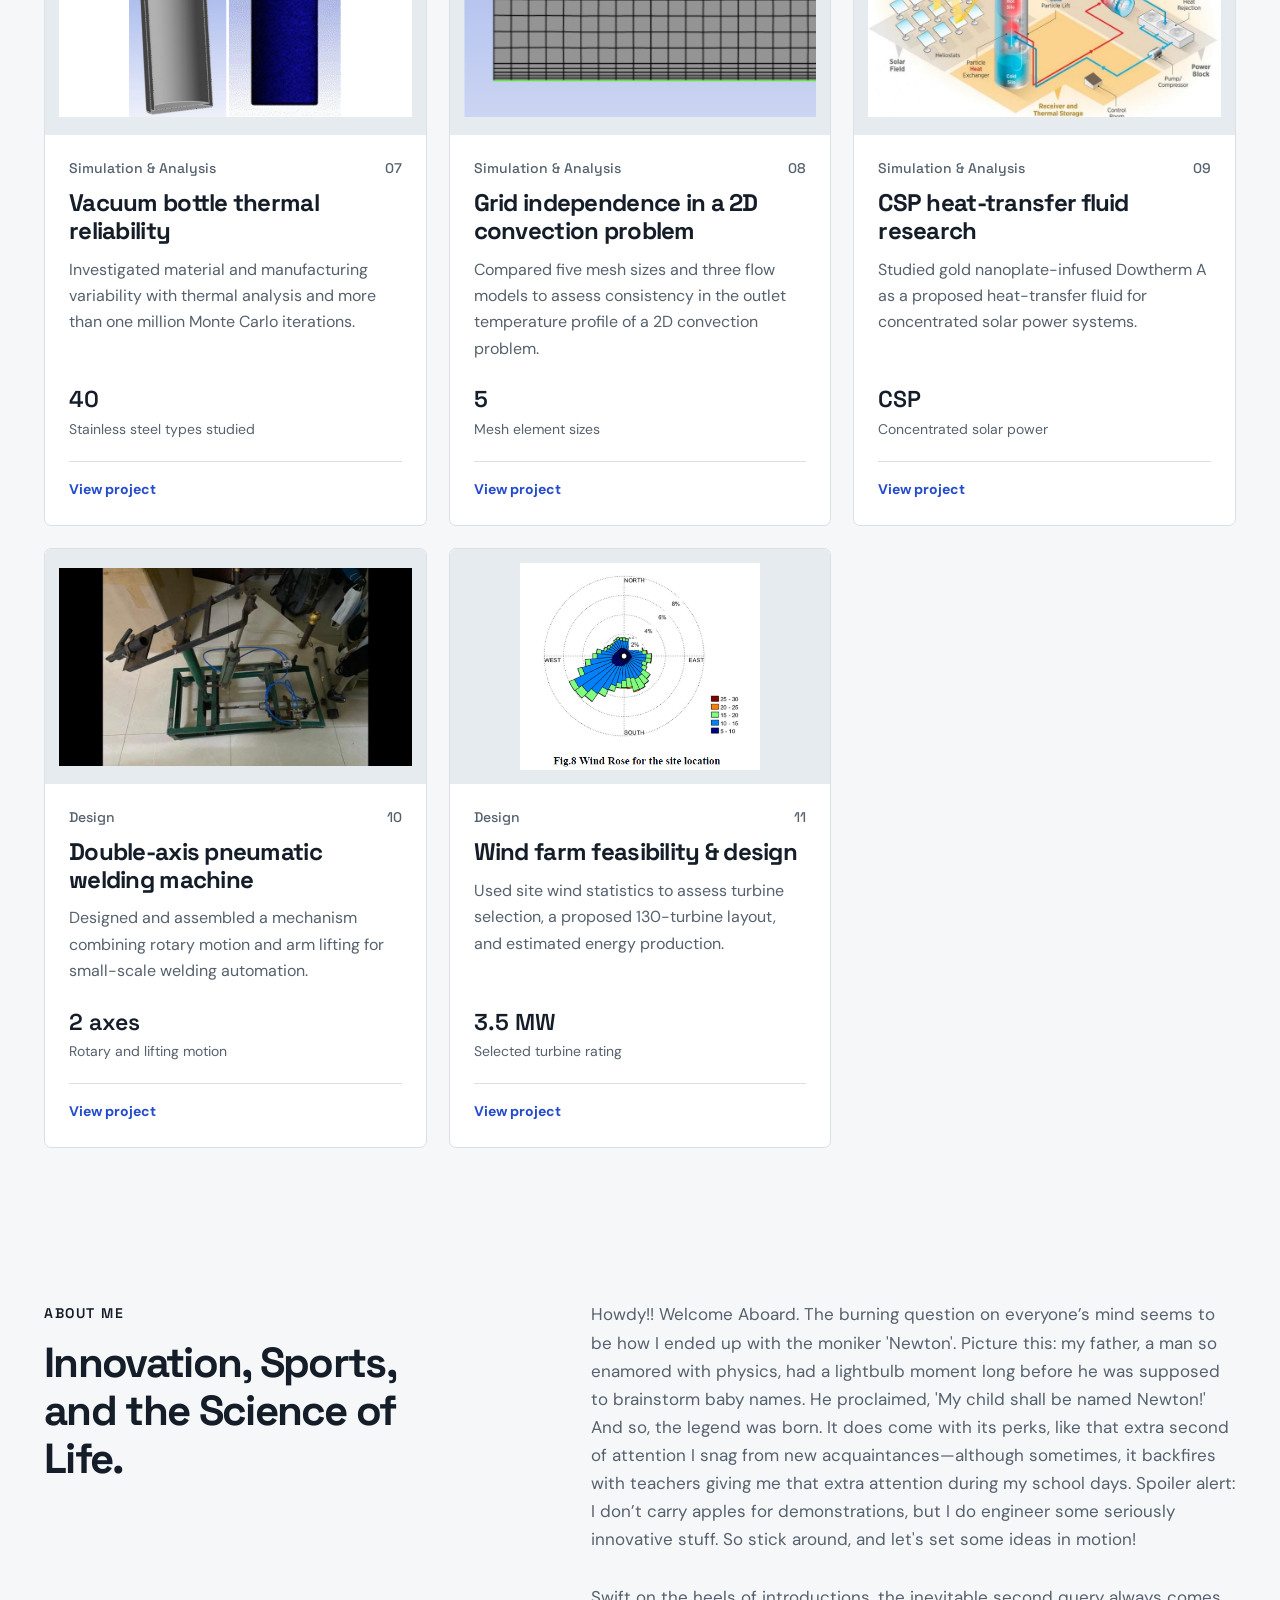
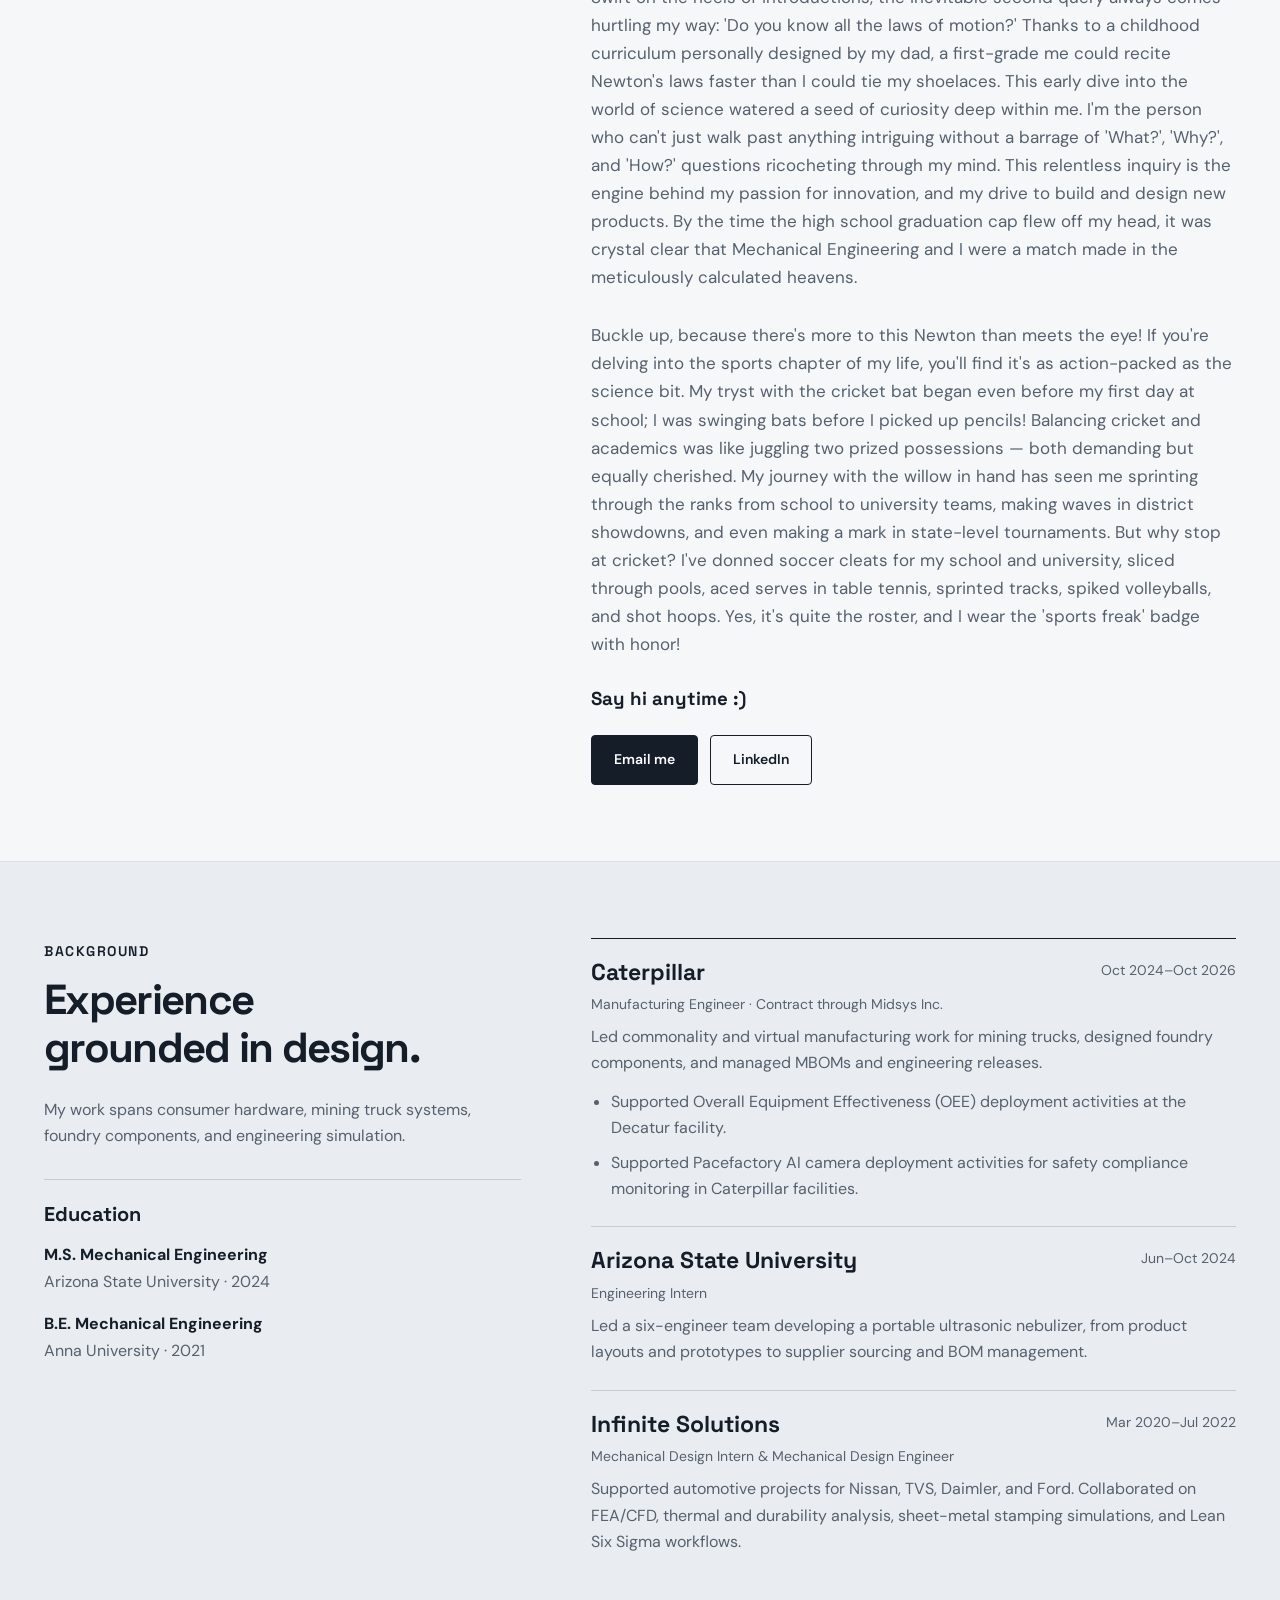
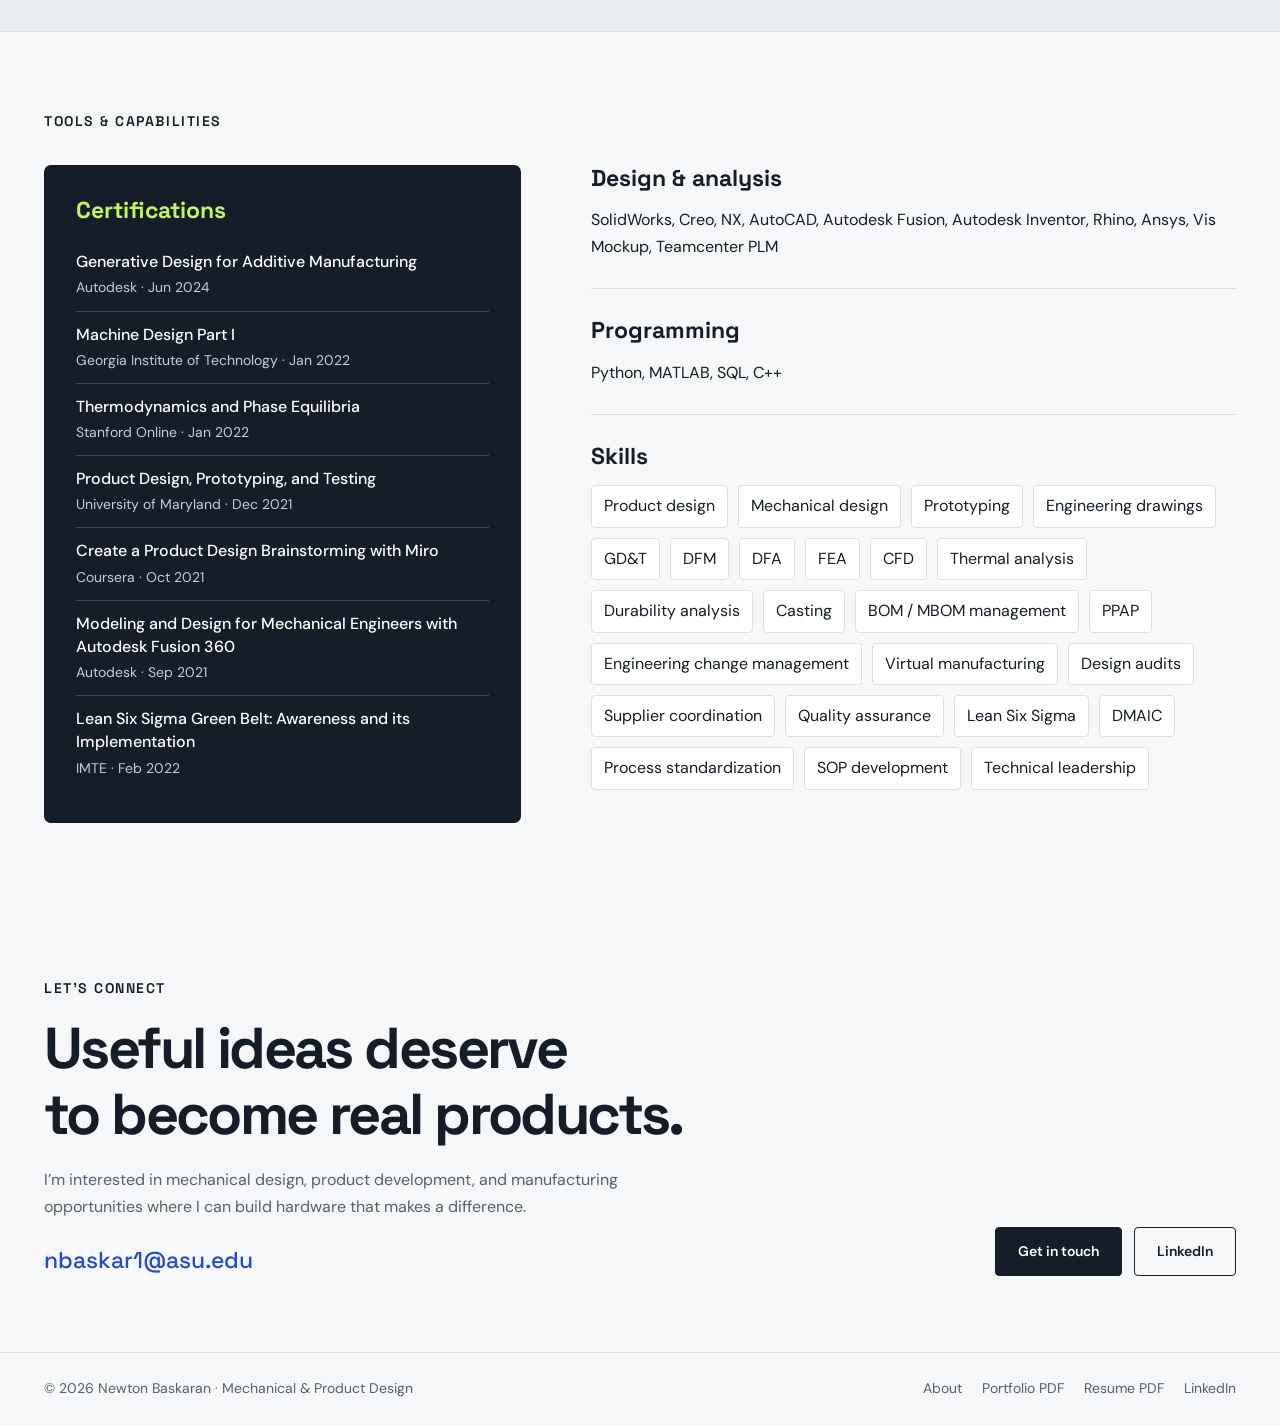
==== commit a5214be5: "Add original About story and navigation to portfolio" ====
--- a/index.html
+++ b/index.html
@@ -6,7 +6,7 @@
 <a class="skip" href="#main">Skip to content</a><header class="nav"><div class="wrap nav-inner">
 <a class="brand" href="./"><span class="mark" aria-hidden="true">N</span><span>Newton<span class="surname"> Baskaran</span></span></a>
 <nav class="nav-links" aria-label="Main navigation">
-<a href="#work">Work</a><a class="nav-about" href="#experience">Experience</a>
+<a href="#work">Work</a><a class="nav-about" href="#about">About</a><a class="nav-about" href="#experience">Experience</a>
 <a class="nav-certs" href="#certifications">Certifications</a><a href="#contact">Contact</a>
 <a class="nav-resume" href="assets/Newton-Baskaran-Resume.pdf" target="_blank" rel="noopener">Resume</a>
 </nav></div></header>
@@ -95,6 +95,9 @@
 <h3 id="title-wind">Wind farm feasibility &amp; design</h3><p>Used site wind statistics to assess turbine selection, a proposed 130-turbine layout, and estimated energy production.</p>
 <div class="card-stat"><strong>3.5 MW</strong><span>Selected turbine rating</span></div>
 <span class="text-link">View project</span></div></a></article></div></section>
+<section id="about" class="section wrap" aria-labelledby="about-title"><div class="context-grid"><div><span class="eyebrow">About me</span><h2 id="about-title">Innovation, Sports, and the Science of Life.</h2></div><div class="case-narrative"><div class="case-section"><p>Howdy!! Welcome Aboard. The burning question on everyone’s mind seems to be how I ended up with the moniker 'Newton'. Picture this: my father, a man so enamored with physics, had a lightbulb moment long before he was supposed to brainstorm baby names. He proclaimed, 'My child shall be named Newton!' And so, the legend was born. It does come with its perks, like that extra second of attention I snag from new acquaintances—although sometimes, it backfires with teachers giving me that extra attention during my school days. Spoiler alert: I don’t carry apples for demonstrations, but I do engineer some seriously innovative stuff. So stick around, and let's set some ideas in motion!</p></div>
+<div class="case-section"><p>Swift on the heels of introductions, the inevitable second query always comes hurtling my way: 'Do you know all the laws of motion?' Thanks to a childhood curriculum personally designed by my dad, a first-grade me could recite Newton's laws faster than I could tie my shoelaces. This early dive into the world of science watered a seed of curiosity deep within me. I'm the person who can't just walk past anything intriguing without a barrage of 'What?', 'Why?', and 'How?' questions ricocheting through my mind. This relentless inquiry is the engine behind my passion for innovation, and my drive to build and design new products. By the time the high school graduation cap flew off my head, it was crystal clear that Mechanical Engineering and I were a match made in the meticulously calculated heavens.</p></div>
+<div class="case-section"><p>Buckle up, because there's more to this Newton than meets the eye! If you're delving into the sports chapter of my life, you'll find it's as action-packed as the science bit. My tryst with the cricket bat began even before my first day at school; I was swinging bats before I picked up pencils! Balancing cricket and academics was like juggling two prized possessions — both demanding but equally cherished. My journey with the willow in hand has seen me sprinting through the ranks from school to university teams, making waves in district showdowns, and even making a mark in state-level tournaments. But why stop at cricket? I've donned soccer cleats for my school and university, sliced through pools, aced serves in table tennis, sprinted tracks, spiked volleyballs, and shot hoops. Yes, it's quite the roster, and I wear the 'sports freak' badge with honor!</p></div><div class="case-section"><h3>Say hi anytime :)</h3><div class="buttons"><a class="btn" href="mailto:nbaskar1@asu.edu">Email me</a><a class="btn secondary" href="https://www.linkedin.com/in/NewtonBaskaran" target="_blank" rel="noopener">LinkedIn</a></div></div></div></div></section>
 <section id="experience" class="section context-section"><div class="wrap context-grid"><div><span class="eyebrow">Background</span><h2>Experience grounded in design.</h2><p>My work spans consumer hardware, mining truck systems, foundry components, and engineering simulation.</p>
 <div class="education"><h3>Education</h3><p><strong>M.S. Mechanical Engineering</strong>Arizona State University · 2024</p><p><strong>B.E. Mechanical Engineering</strong>Anna University · 2021</p></div></div>
 <div class="timeline"><article class="position"><div class="position-top"><h3>Caterpillar</h3><span>Oct 2024–Oct 2026</span></div><small>Manufacturing Engineer · Contract through Midsys Inc.</small><p>Led commonality and virtual manufacturing work for mining trucks, designed foundry components, and managed MBOMs and engineering releases.</p><ul class="experience-support"><li>Supported Overall Equipment Effectiveness (OEE) deployment activities at the Decatur facility.</li><li>Supported Pacefactory AI camera deployment activities for safety compliance monitoring in Caterpillar facilities.</li></ul></article>
@@ -105,5 +108,5 @@
 <div class="capabilities-panel"><div class="capability-group"><h3>Design & analysis</h3><p>SolidWorks, Creo, NX, AutoCAD, Autodesk Fusion, Autodesk Inventor, Rhino, Ansys, Vis Mockup, Teamcenter PLM</p></div><div class="capability-group"><h3>Programming</h3><p>Python, MATLAB, SQL, C++</p></div><div class="capability-group"><h3>Skills</h3><ul class="skill-chips" aria-label="Engineering skills"><li>Product design</li><li>Mechanical design</li><li>Prototyping</li><li>Engineering drawings</li><li>GD&amp;T</li><li>DFM</li><li>DFA</li><li>FEA</li><li>CFD</li><li>Thermal analysis</li><li>Durability analysis</li><li>Casting</li><li>BOM / MBOM management</li><li>PPAP</li><li>Engineering change management</li><li>Virtual manufacturing</li><li>Design audits</li><li>Supplier coordination</li><li>Quality assurance</li><li>Lean Six Sigma</li><li>DMAIC</li><li>Process standardization</li><li>SOP development</li><li>Technical leadership</li></ul></div></div>
 </div></section>
 <section id="contact" class="contact wrap"><div class="contact-grid"><div><span class="eyebrow">Let’s connect</span><h2>Useful ideas deserve<br>to become real products.</h2><p>I’m interested in mechanical design, product development, and manufacturing opportunities where I can build hardware that makes a difference.</p><div class="contact-details"><a class="email" href="mailto:nbaskar1@asu.edu">nbaskar1@asu.edu</a></div></div><div class="buttons"><a class="btn" href="mailto:nbaskar1@asu.edu">Get in touch</a><a class="btn secondary" href="https://www.linkedin.com/in/NewtonBaskaran" target="_blank" rel="noopener">LinkedIn</a></div></div></section></main><footer class="footer"><div class="wrap footer-inner"><span>© 2026 Newton Baskaran · Mechanical & Product Design</span>
-<div class="footer-links"><a href="assets/Newton-Baskaran-Design-Portfolio.pdf" download>Portfolio PDF</a>
+<div class="footer-links"><a href="#about">About</a><a href="assets/Newton-Baskaran-Design-Portfolio.pdf" download>Portfolio PDF</a>
 <a href="assets/Newton-Baskaran-Resume.pdf" download>Resume PDF</a><a href="https://www.linkedin.com/in/NewtonBaskaran" target="_blank" rel="noopener">LinkedIn</a></div></div></footer></body></html>
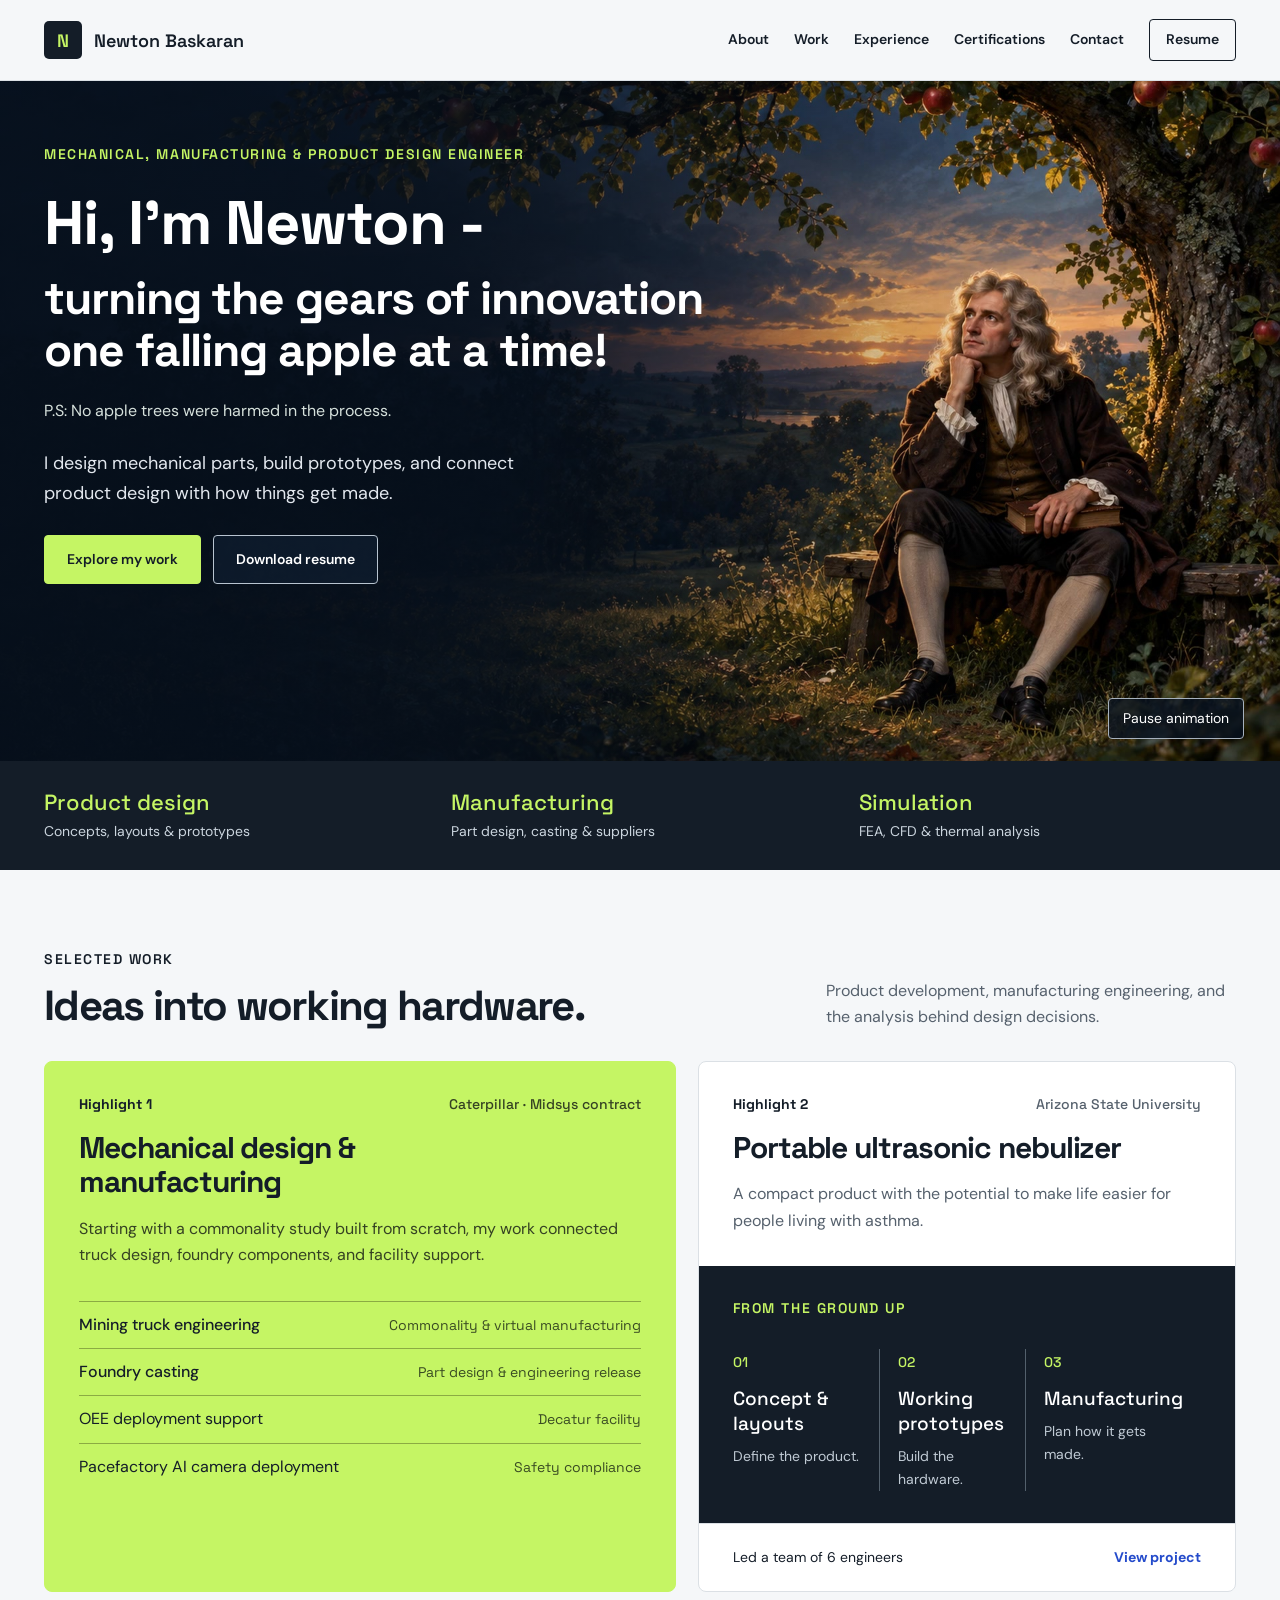
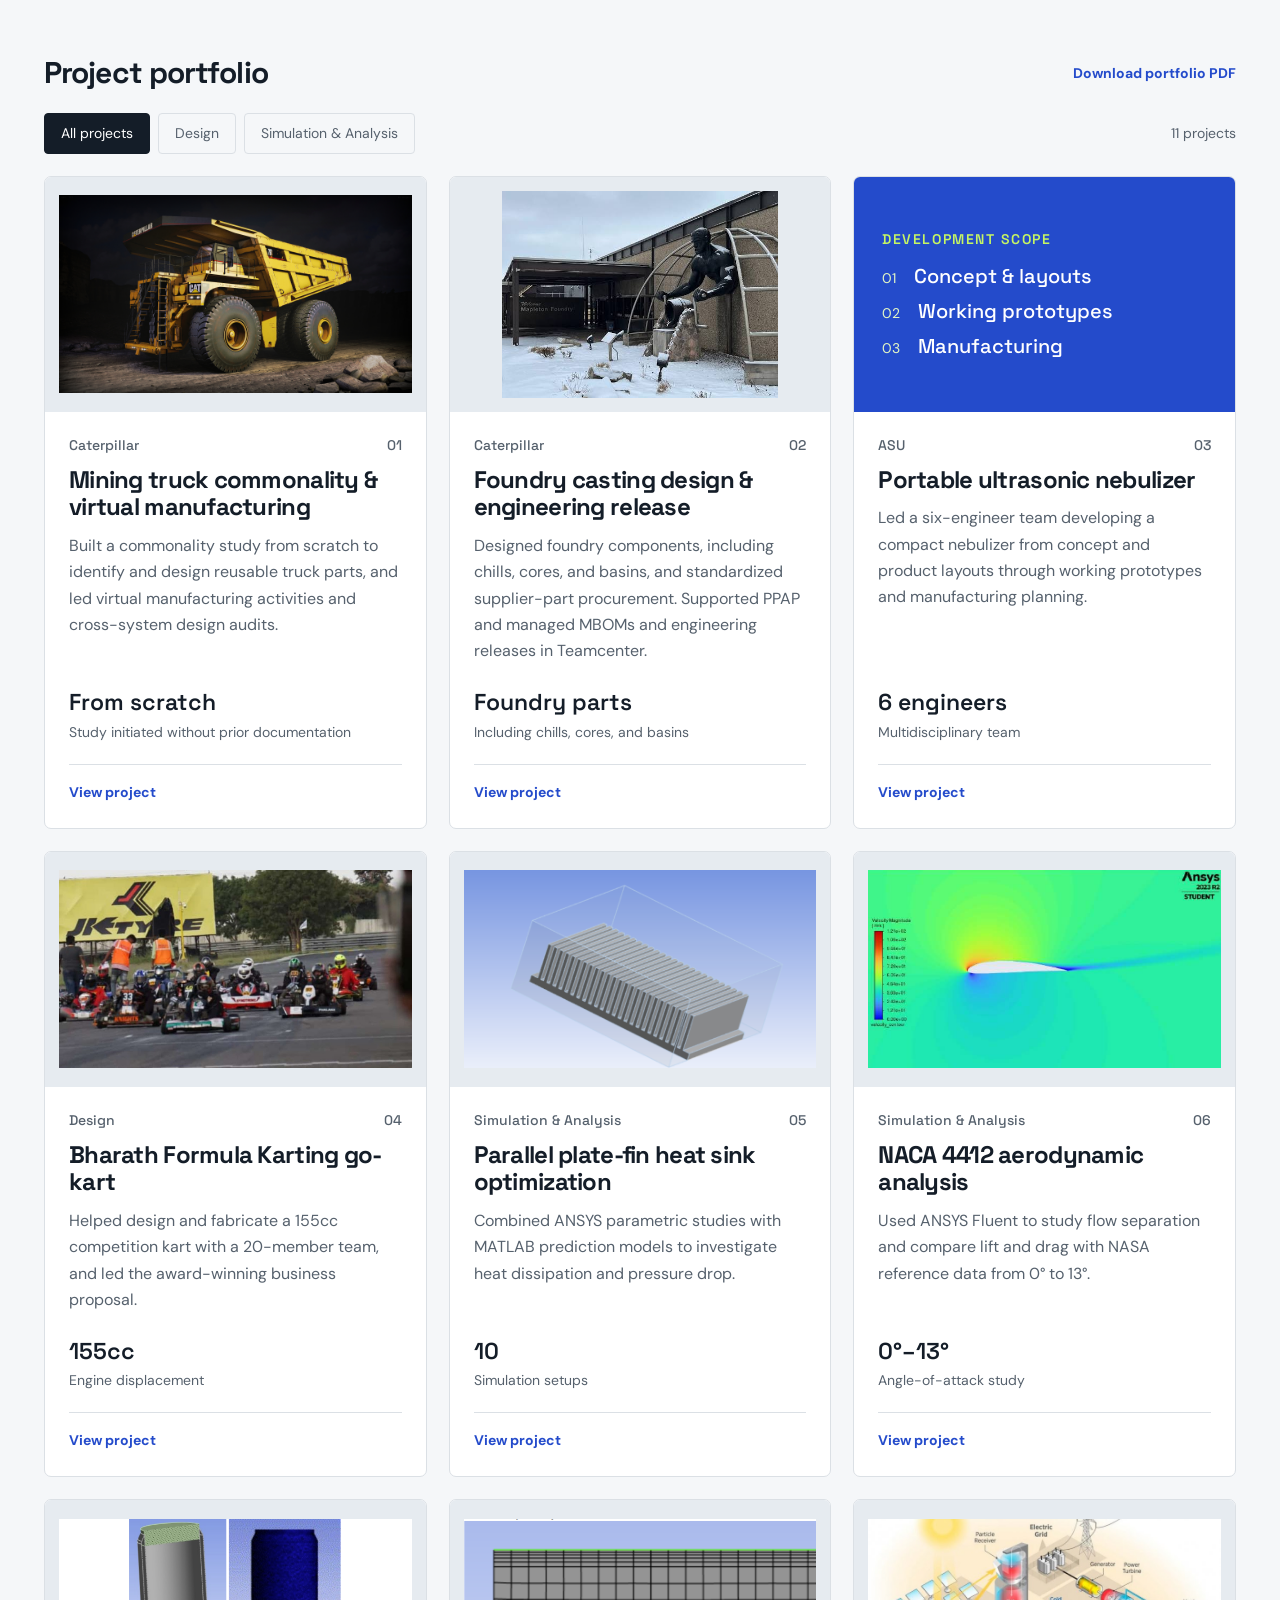
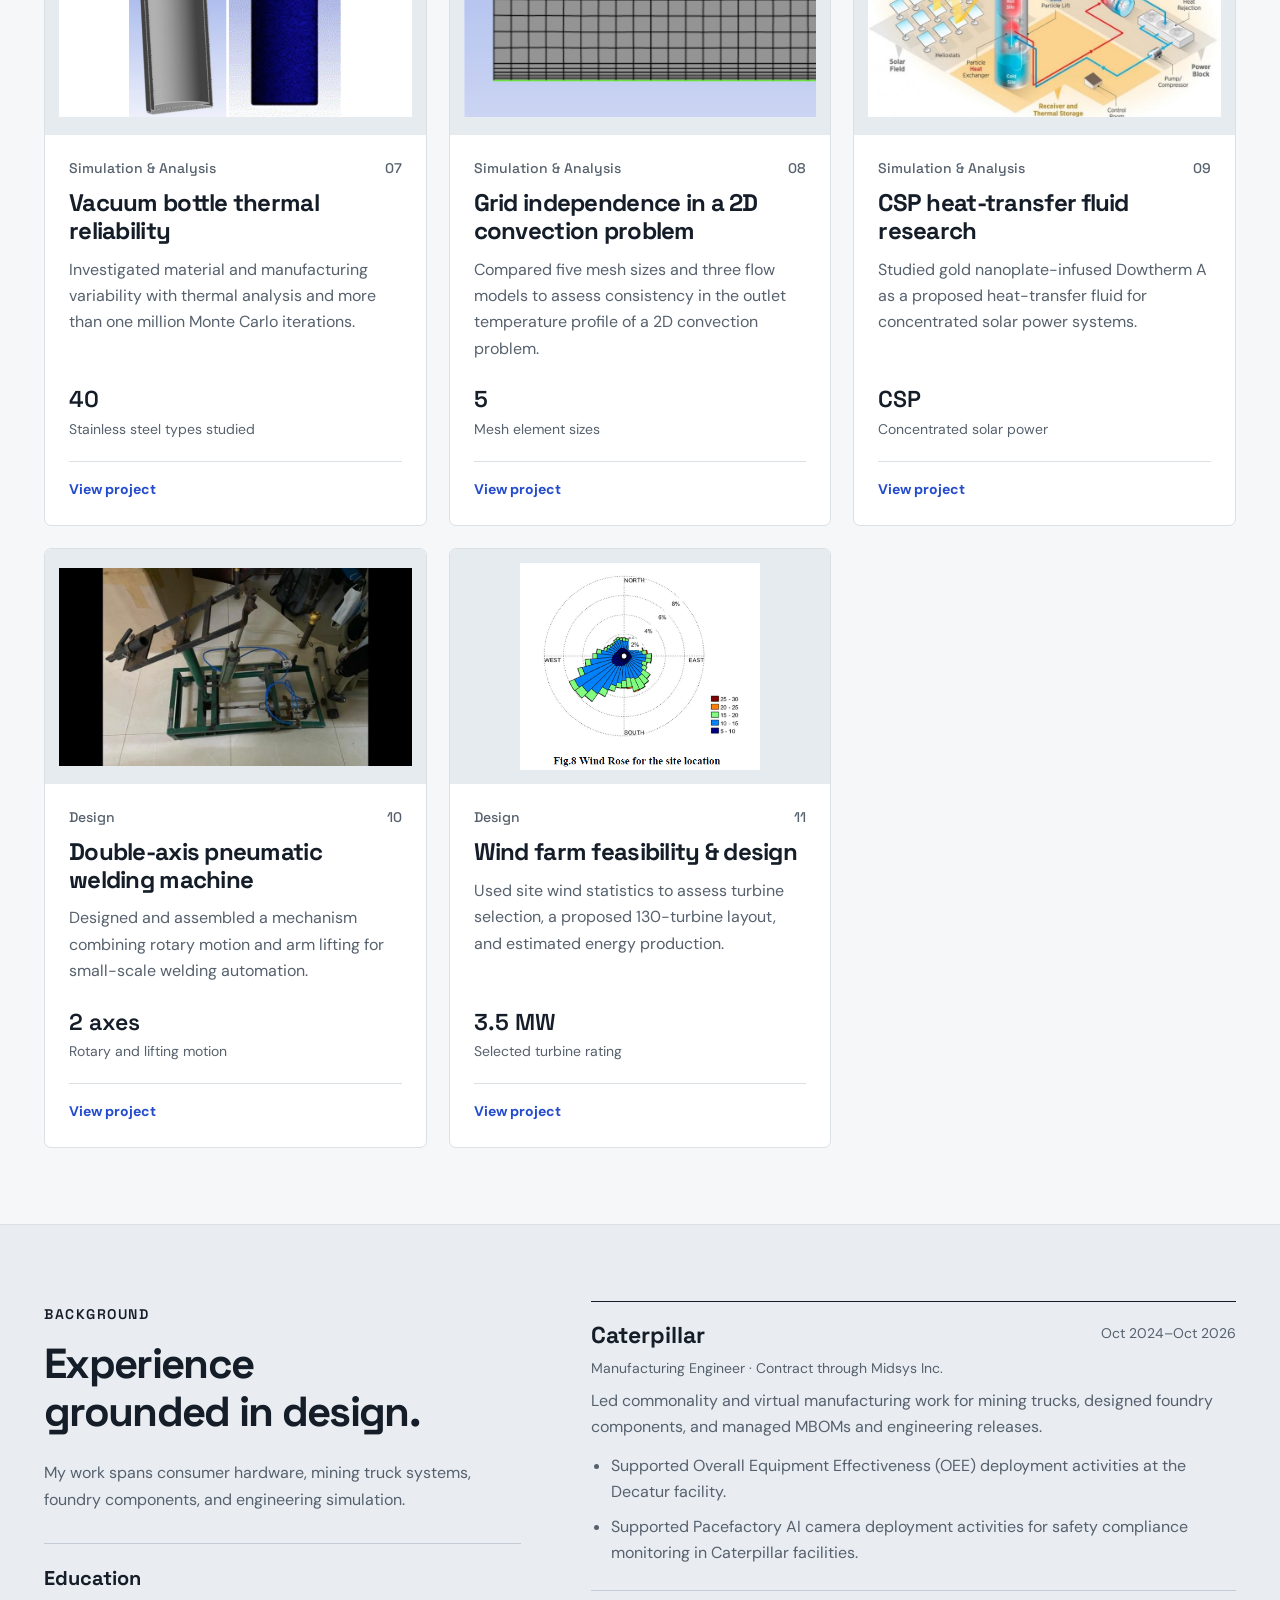
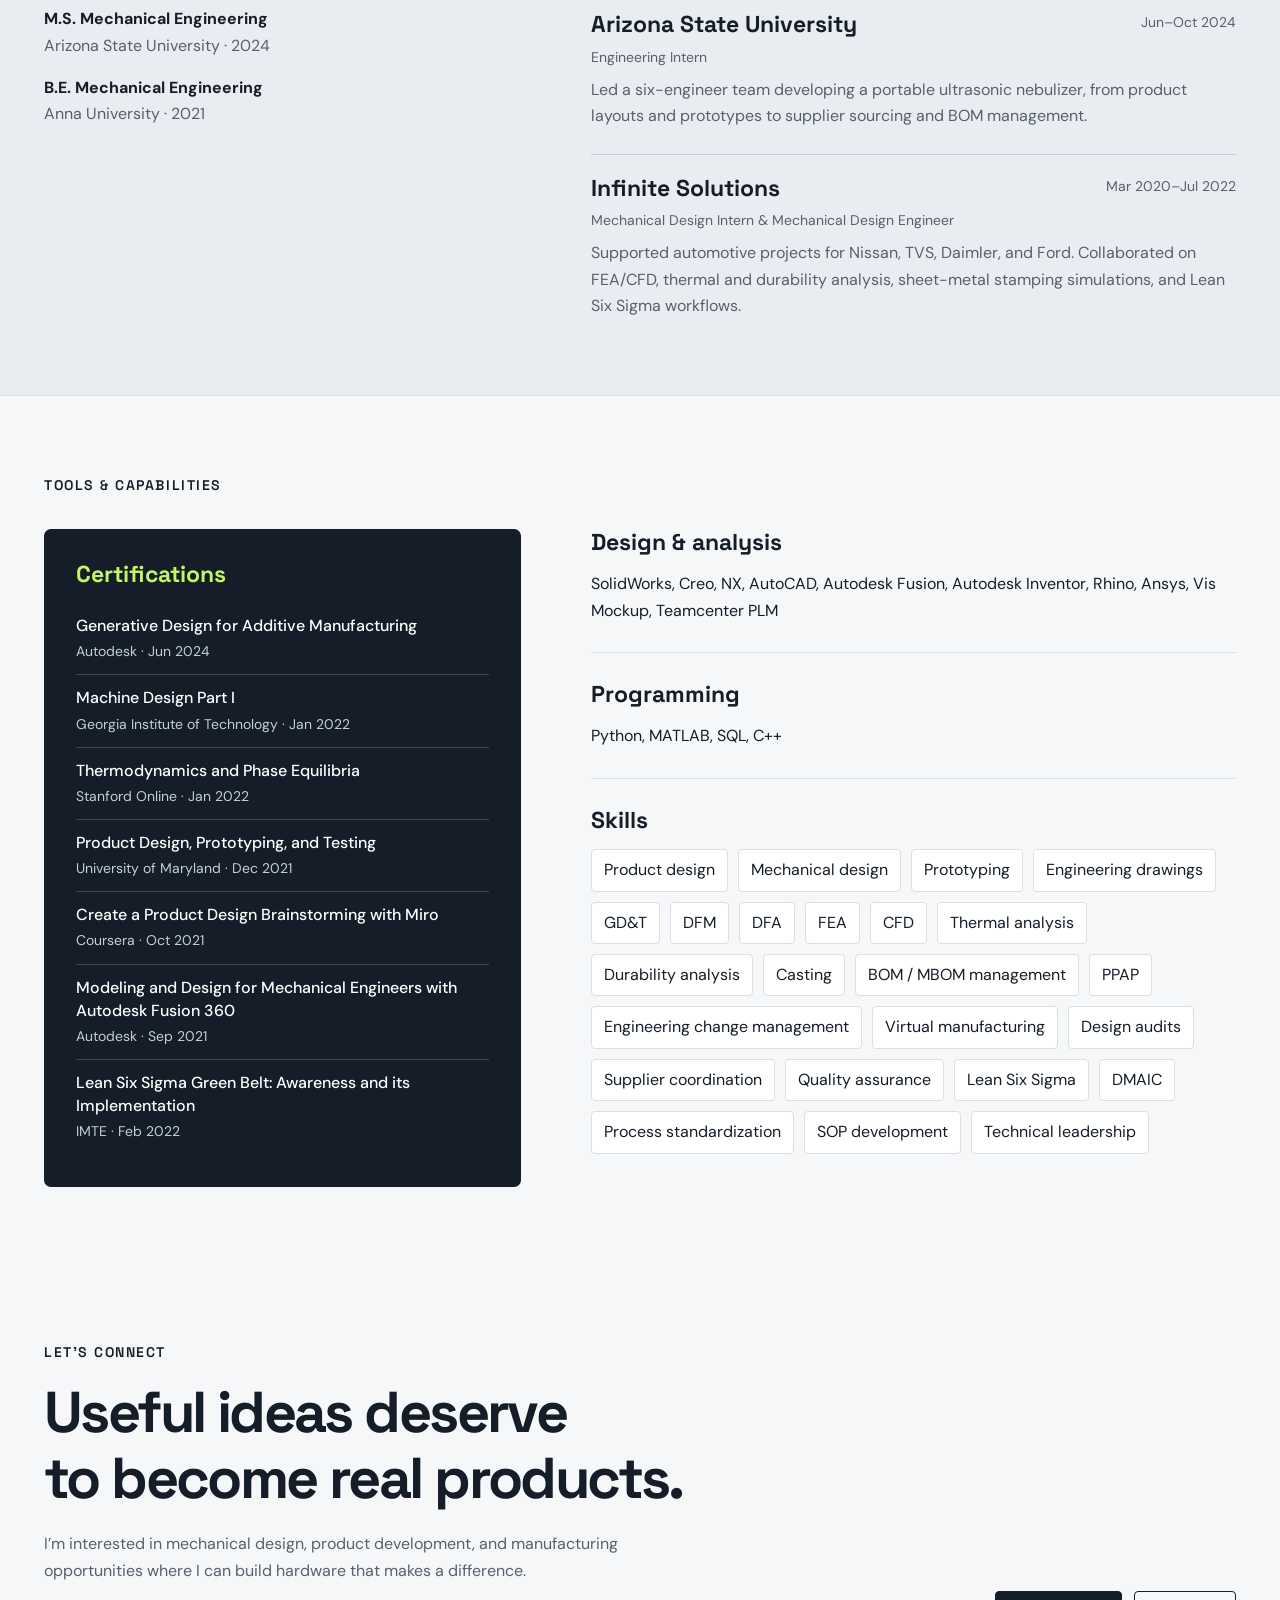
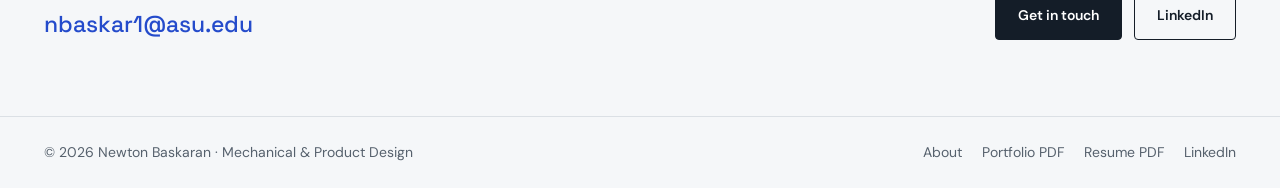
==== commit c2f66797: "Move About story to a separate page and put About before Work" ====
--- a/index.html
+++ b/index.html
@@ -6,7 +6,7 @@
 <a class="skip" href="#main">Skip to content</a><header class="nav"><div class="wrap nav-inner">
 <a class="brand" href="./"><span class="mark" aria-hidden="true">N</span><span>Newton<span class="surname"> Baskaran</span></span></a>
 <nav class="nav-links" aria-label="Main navigation">
-<a href="#work">Work</a><a class="nav-about" href="#about">About</a><a class="nav-about" href="#experience">Experience</a>
+<a class="nav-about-page" href="about/">About</a><a href="#work">Work</a><a class="nav-about" href="#experience">Experience</a>
 <a class="nav-certs" href="#certifications">Certifications</a><a href="#contact">Contact</a>
 <a class="nav-resume" href="assets/Newton-Baskaran-Resume.pdf" target="_blank" rel="noopener">Resume</a>
 </nav></div></header>
@@ -95,9 +95,7 @@
 <h3 id="title-wind">Wind farm feasibility &amp; design</h3><p>Used site wind statistics to assess turbine selection, a proposed 130-turbine layout, and estimated energy production.</p>
 <div class="card-stat"><strong>3.5 MW</strong><span>Selected turbine rating</span></div>
 <span class="text-link">View project</span></div></a></article></div></section>
-<section id="about" class="section wrap" aria-labelledby="about-title"><div class="context-grid"><div><span class="eyebrow">About me</span><h2 id="about-title">Innovation, Sports, and the Science of Life.</h2></div><div class="case-narrative"><div class="case-section"><p>Howdy!! Welcome Aboard. The burning question on everyone’s mind seems to be how I ended up with the moniker 'Newton'. Picture this: my father, a man so enamored with physics, had a lightbulb moment long before he was supposed to brainstorm baby names. He proclaimed, 'My child shall be named Newton!' And so, the legend was born. It does come with its perks, like that extra second of attention I snag from new acquaintances—although sometimes, it backfires with teachers giving me that extra attention during my school days. Spoiler alert: I don’t carry apples for demonstrations, but I do engineer some seriously innovative stuff. So stick around, and let's set some ideas in motion!</p></div>
-<div class="case-section"><p>Swift on the heels of introductions, the inevitable second query always comes hurtling my way: 'Do you know all the laws of motion?' Thanks to a childhood curriculum personally designed by my dad, a first-grade me could recite Newton's laws faster than I could tie my shoelaces. This early dive into the world of science watered a seed of curiosity deep within me. I'm the person who can't just walk past anything intriguing without a barrage of 'What?', 'Why?', and 'How?' questions ricocheting through my mind. This relentless inquiry is the engine behind my passion for innovation, and my drive to build and design new products. By the time the high school graduation cap flew off my head, it was crystal clear that Mechanical Engineering and I were a match made in the meticulously calculated heavens.</p></div>
-<div class="case-section"><p>Buckle up, because there's more to this Newton than meets the eye! If you're delving into the sports chapter of my life, you'll find it's as action-packed as the science bit. My tryst with the cricket bat began even before my first day at school; I was swinging bats before I picked up pencils! Balancing cricket and academics was like juggling two prized possessions — both demanding but equally cherished. My journey with the willow in hand has seen me sprinting through the ranks from school to university teams, making waves in district showdowns, and even making a mark in state-level tournaments. But why stop at cricket? I've donned soccer cleats for my school and university, sliced through pools, aced serves in table tennis, sprinted tracks, spiked volleyballs, and shot hoops. Yes, it's quite the roster, and I wear the 'sports freak' badge with honor!</p></div><div class="case-section"><h3>Say hi anytime :)</h3><div class="buttons"><a class="btn" href="mailto:nbaskar1@asu.edu">Email me</a><a class="btn secondary" href="https://www.linkedin.com/in/NewtonBaskaran" target="_blank" rel="noopener">LinkedIn</a></div></div></div></div></section>
+
 <section id="experience" class="section context-section"><div class="wrap context-grid"><div><span class="eyebrow">Background</span><h2>Experience grounded in design.</h2><p>My work spans consumer hardware, mining truck systems, foundry components, and engineering simulation.</p>
 <div class="education"><h3>Education</h3><p><strong>M.S. Mechanical Engineering</strong>Arizona State University · 2024</p><p><strong>B.E. Mechanical Engineering</strong>Anna University · 2021</p></div></div>
 <div class="timeline"><article class="position"><div class="position-top"><h3>Caterpillar</h3><span>Oct 2024–Oct 2026</span></div><small>Manufacturing Engineer · Contract through Midsys Inc.</small><p>Led commonality and virtual manufacturing work for mining trucks, designed foundry components, and managed MBOMs and engineering releases.</p><ul class="experience-support"><li>Supported Overall Equipment Effectiveness (OEE) deployment activities at the Decatur facility.</li><li>Supported Pacefactory AI camera deployment activities for safety compliance monitoring in Caterpillar facilities.</li></ul></article>
@@ -108,5 +106,5 @@
 <div class="capabilities-panel"><div class="capability-group"><h3>Design & analysis</h3><p>SolidWorks, Creo, NX, AutoCAD, Autodesk Fusion, Autodesk Inventor, Rhino, Ansys, Vis Mockup, Teamcenter PLM</p></div><div class="capability-group"><h3>Programming</h3><p>Python, MATLAB, SQL, C++</p></div><div class="capability-group"><h3>Skills</h3><ul class="skill-chips" aria-label="Engineering skills"><li>Product design</li><li>Mechanical design</li><li>Prototyping</li><li>Engineering drawings</li><li>GD&amp;T</li><li>DFM</li><li>DFA</li><li>FEA</li><li>CFD</li><li>Thermal analysis</li><li>Durability analysis</li><li>Casting</li><li>BOM / MBOM management</li><li>PPAP</li><li>Engineering change management</li><li>Virtual manufacturing</li><li>Design audits</li><li>Supplier coordination</li><li>Quality assurance</li><li>Lean Six Sigma</li><li>DMAIC</li><li>Process standardization</li><li>SOP development</li><li>Technical leadership</li></ul></div></div>
 </div></section>
 <section id="contact" class="contact wrap"><div class="contact-grid"><div><span class="eyebrow">Let’s connect</span><h2>Useful ideas deserve<br>to become real products.</h2><p>I’m interested in mechanical design, product development, and manufacturing opportunities where I can build hardware that makes a difference.</p><div class="contact-details"><a class="email" href="mailto:nbaskar1@asu.edu">nbaskar1@asu.edu</a></div></div><div class="buttons"><a class="btn" href="mailto:nbaskar1@asu.edu">Get in touch</a><a class="btn secondary" href="https://www.linkedin.com/in/NewtonBaskaran" target="_blank" rel="noopener">LinkedIn</a></div></div></section></main><footer class="footer"><div class="wrap footer-inner"><span>© 2026 Newton Baskaran · Mechanical & Product Design</span>
-<div class="footer-links"><a href="#about">About</a><a href="assets/Newton-Baskaran-Design-Portfolio.pdf" download>Portfolio PDF</a>
+<div class="footer-links"><a href="about/">About</a><a href="assets/Newton-Baskaran-Design-Portfolio.pdf" download>Portfolio PDF</a>
 <a href="assets/Newton-Baskaran-Resume.pdf" download>Resume PDF</a><a href="https://www.linkedin.com/in/NewtonBaskaran" target="_blank" rel="noopener">LinkedIn</a></div></div></footer></body></html>
--- a/assets/portfolio.css
+++ b/assets/portfolio.css
@@ -364,3 +364,12 @@
   .case-figure img { height: 240px; }
   .case-section p, .case-section li { font-size: 14px; }
 }
+
+/* About has its own page and stays accessible in the compact navigation. */
+.nav-links a[aria-current="page"] { color: var(--blue); }
+.about-page > .wrap { max-width: 1080px; }
+.about-story { padding-block: 40px 8px; }
+@media (max-width: 600px) {
+  .nav-links { gap: 10px; font-size: 13px; }
+  .about-story { padding-block: 28px 0; }
+}
